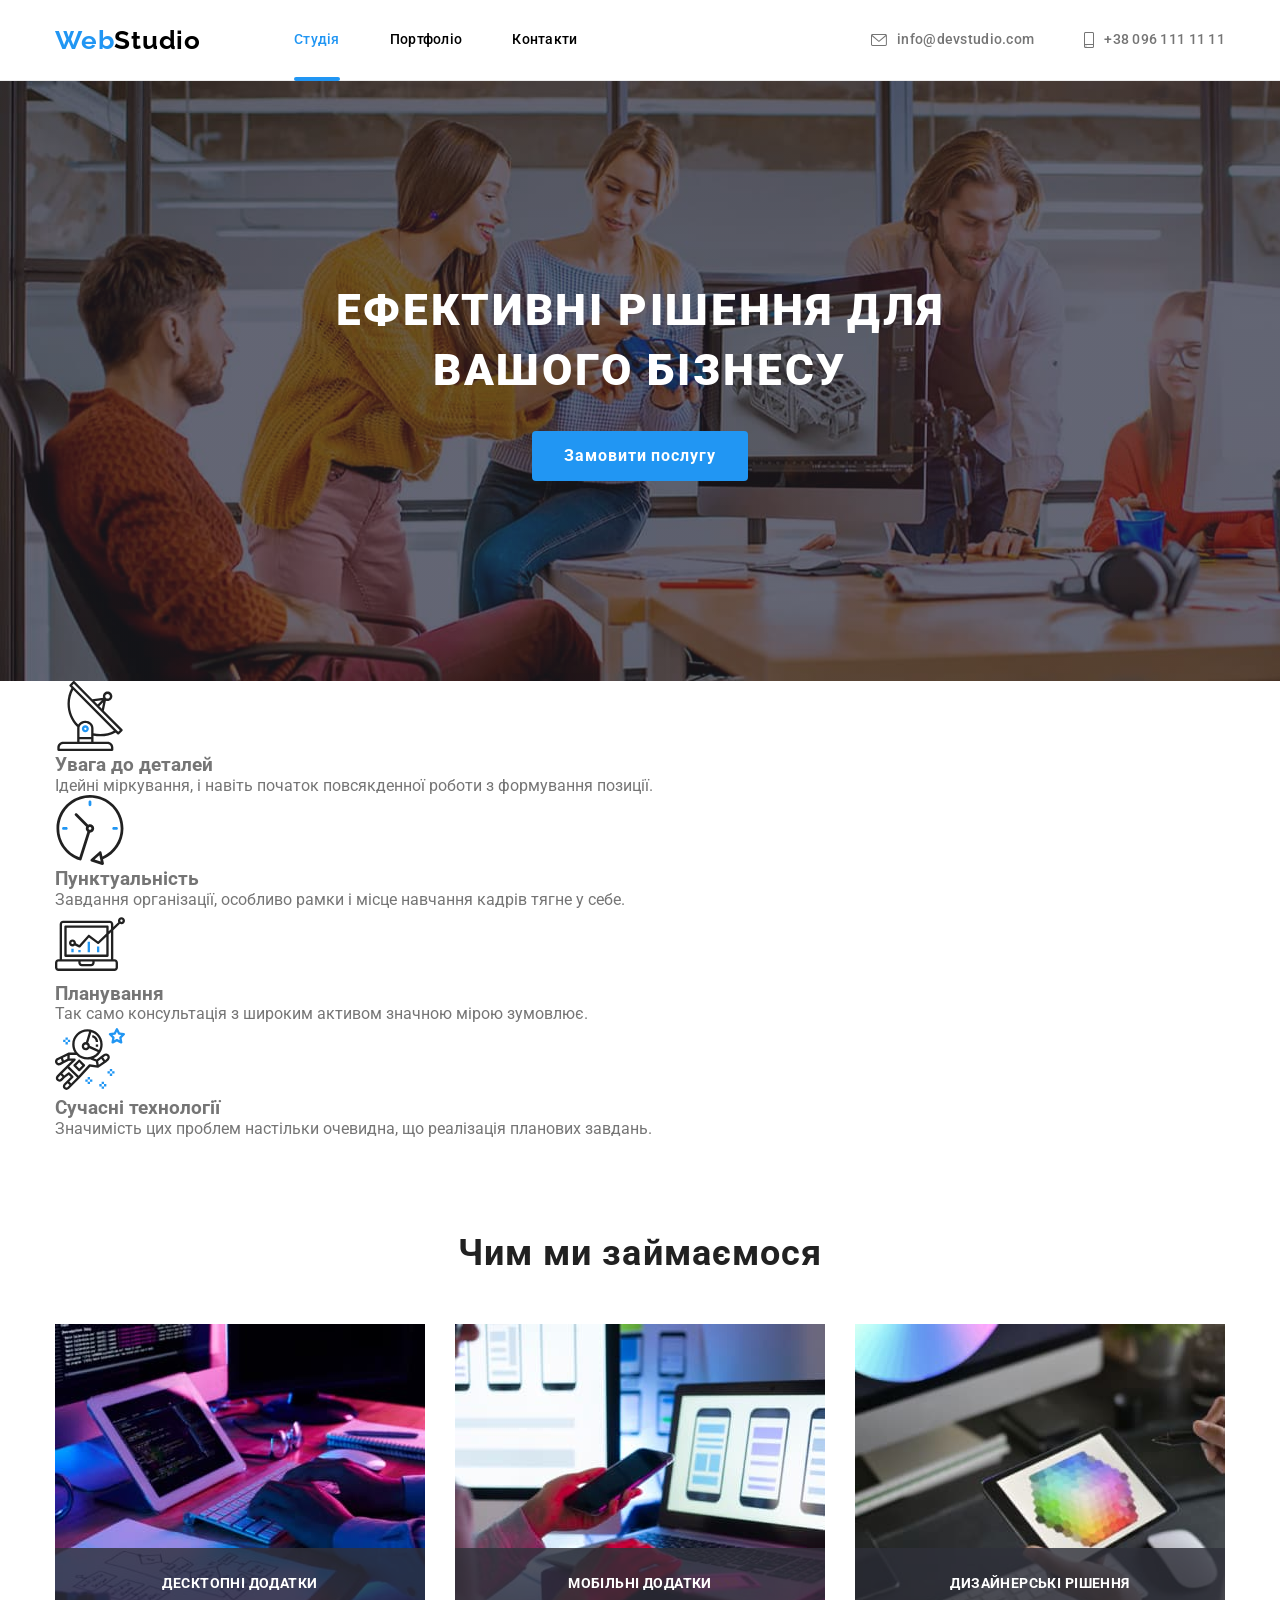
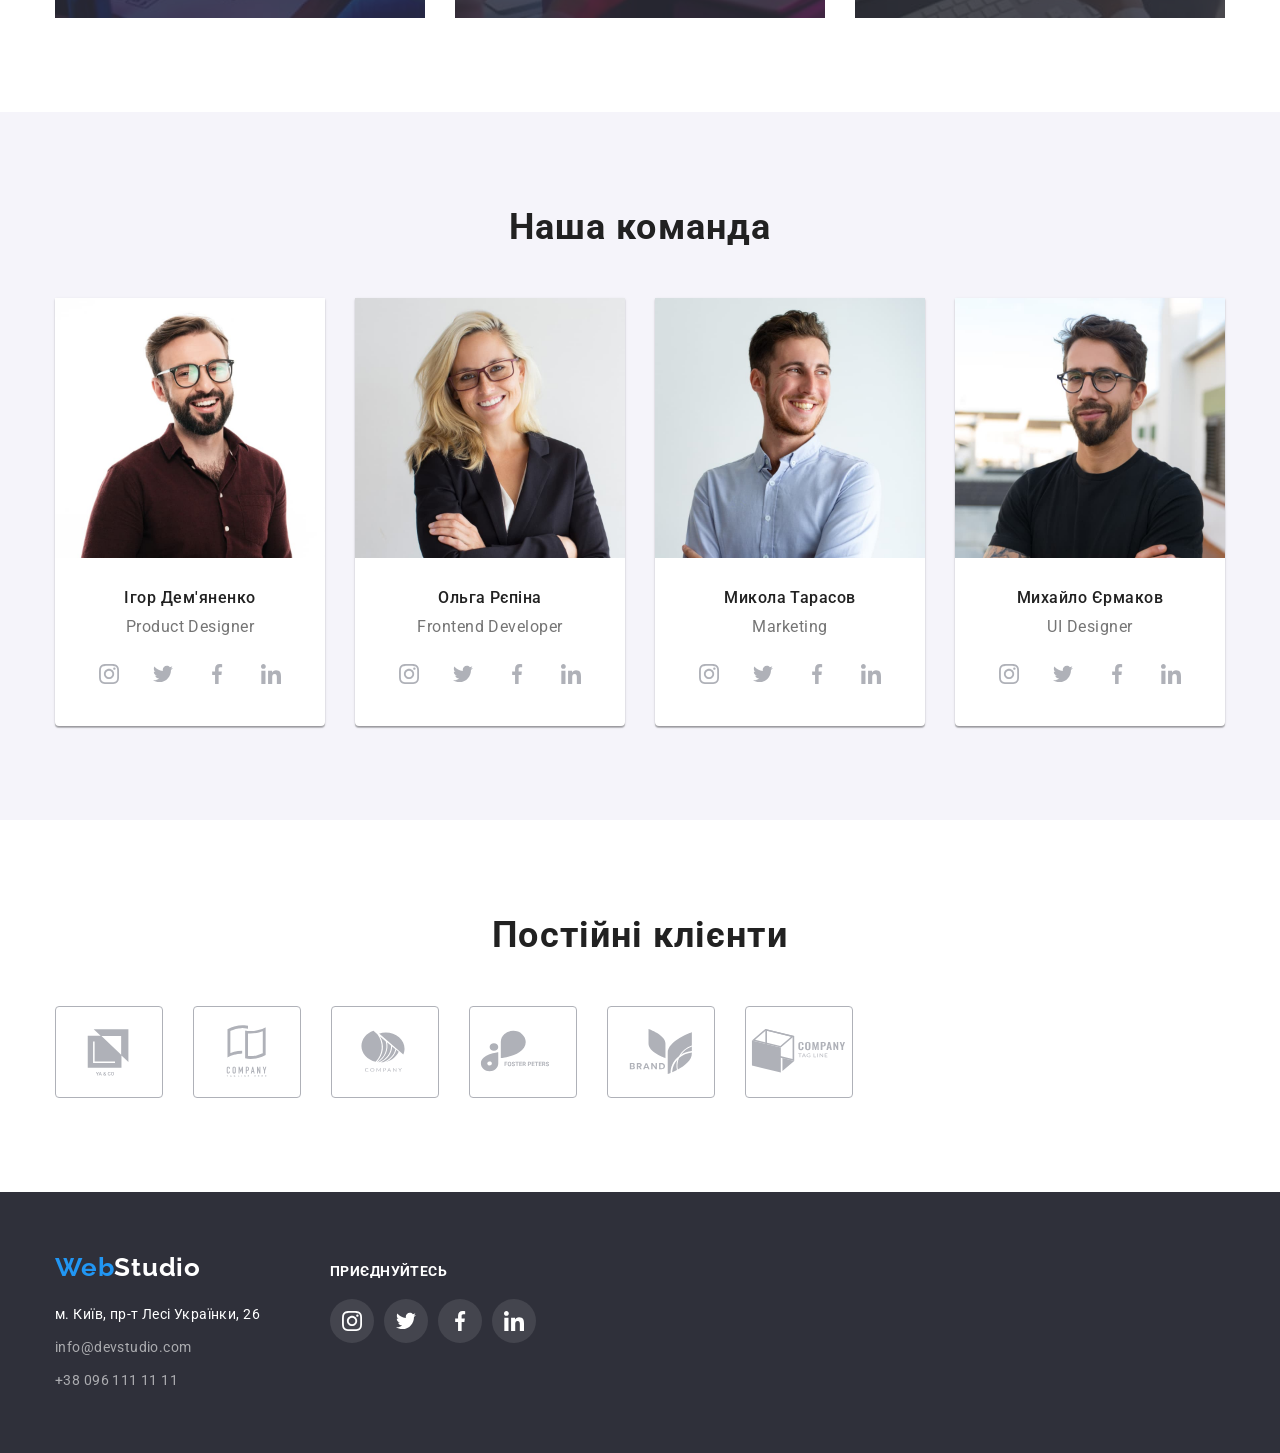
==== index.html @ 2c187127 "Update index.html" ====
<!DOCTYPE html>
<html lang="uk">
  <head>
    <meta charset="UTF-8" />
    <meta http-equiv="X-UA-Compatible" content="IE=edge" />
    <meta name="viewport" content="width=device-width, initial-scale=1.0" />
    <title>Веб-студія головна сторінка</title>
    <link
      href="https://fonts.googleapis.com/css2?family=Raleway:wght@700&family=Roboto:wght@400;500;700;900&display=swap"
      rel="stylesheet"
    />
    <link
      rel="stylesheet"
      href="https://cdnjs.cloudflare.com/ajax/libs/modern-normalize/1.1.0/modern-normalize.min.css"
      integrity="sha512-wpPYUAdjBVSE4KJnH1VR1HeZfpl1ub8YT/NKx4PuQ5NmX2tKuGu6U/JRp5y+Y8XG2tV+wKQpNHVUX03MfMFn9Q=="
      crossorigin="anonymous"
      referrerpolicy="no-referrer"
    />
    <link rel="stylesheet" href="./css/styles.css" />
  </head>
  <body>
    <header class="header">
      <div class="container site-header">
        <nav class="nav">
          <a href="./index.html" class="logo">Web<span class="logo-header">Studio</span></a>
          <ul class="site-nav">
            <li class="item"><a href="./index.html" class="link current">Студія</a></li>
            <li class="item"><a href="./portfolio.html" class="link">Портфоліо</a></li>
            <li class="item"><a href="#" class="link">Контакти</a></li>
          </ul>
        </nav>
        <ul class="header-contacts">
          <li class="item">
            <a href="mailto:info@devstudio.com" class="contacts">
              <svg class="header-contacts-icon" width="16" height="12">
                <use href="./images/sprite.svg#icon-envelope"></use>
              </svg>
              info@devstudio.com
            </a>
          </li>
          <li class="item">
            <a href="tel:+380961111111" class="contacts">
              <svg class="header-contacts-icon" width="10" height="16">
                <use href="./images/sprite.svg#icon-smartphone"></use>
              </svg>
              +38 096 111 11 11
            </a>
          </li>
        </ul>
      </div>
    </header>
    <main>
      <section class="hero">
        <div class="container hero-center">
          <h1 class="hero-title">Ефективні рішення для вашого бізнесу</h1>
          <button type="button" class="hero-button" data-modal-open>Замовити послугу</button>
        </div>
      </section>
      <section class="section-features">
        <div class="container">
          <h2 class="visually-hidden">Наші особливості</h2>
          <ul class="features-list">
            <li class="features-list-item">
              <div class="features-decor">
                <svg class="features-icon" width="70" height="70">
                  <use href="./images/sprite.svg#icon-antenna"></use>
                </svg>
              </div>
              <h3 class="title">Увага до деталей</h3>
              <p class="text">Ідейні міркування, і навіть початок повсякденної роботи з формування позиції.</p>
            </li>
            <li class="features-list-item">
              <div class="features-decor">
                <svg class="features-icon" width="70" height="70">
                  <use href="./images/sprite.svg#icon-clock"></use>
                </svg>
              </div>
              <h3 class="title">Пунктуальність</h3>
              <p class="text">Завдання організації, особливо рамки і місце навчання кадрів тягне у себе.</p>
            </li>
            <li class="features-list-item">
              <div class="features-decor">
                <svg class="features-icon" width="70" height="70">
                  <use href="./images/sprite.svg#icon-diagram"></use>
                </svg>
              </div>
              <h3 class="title">Планування</h3>
              <p class="text">Так само консультація з широким активом значною мірою зумовлює.</p>
            </li>
            <li class="features-list-item">
              <div class="features-decor">
                <svg class="features-icon" width="70" height="70">
                  <use href="./images/sprite.svg#icon-astronaut"></use>
                </svg>
              </div>
              <h3 class="title">Сучасні технології</h3>
              <p class="text">Значимість цих проблем настільки очевидна, що реалізація планових завдань.</p>
            </li>
          </ul>
        </div>
      </section>
      <section class="section">
        <div class="container">
          <h2 class="section-title">Чим ми займаємося</h2>
          <ul class="presentation-list">
            <li class="presentation-item">
              <img src="./images/box1.jpg" alt="Руки на клавіатурі" width="370" />
              <div class="label">
                <p class="label-discr">Десктопні додатки</p>
              </div>
            </li>
            <li class="presentation-item">
              <img src="./images/box2.jpg" alt="У руках смартфон" width="370" />
              <div class="label">
                <p class="label-discr">Мобільні додатки</p>
              </div>
            </li>
            <li class="presentation-item">
              <img src="./images/box3.jpg" alt="У руках планшет" width="370" />
              <div class="label">
                <p class="label-discr">Дизайнерські рішення</p>
              </div>
            </li>
          </ul>
        </div>
      </section>
      <section class="section team">
        <div class="container">
          <h2 class="section-title">Наша команда</h2>
          <ul class="team-list">
            <li class="team-member">
              <img src="./images/img1.jpg" alt="Фото дизайнера продукту" width="270" />
              <div class="team-member-discr">
                <h3 class="title">Ігор Дем'яненко</h3>
                <p class="text">Product Designer</p>
                <ul class="socials-list">
                  <li class="socials-item">
                    <a href="#" aria-label="Посилання на Instagram" class="socials-link">
                      <svg class="socials-icon" width="20" height="20">
                        <use href="./images/sprite.svg#icon-instagram"></use>
                      </svg>
                    </a>
                  </li>
                  <li class="socials-item">
                    <a href="#" aria-label="Посилання на Twitter" class="socials-link">
                      <svg class="socials-icon" width="20" height="20">
                        <use href="./images/sprite.svg#icon-twitter"></use>
                      </svg>
                    </a>
                  </li>
                  <li class="socials-item">
                    <a href="#" aria-label="Посилання на Facebook" class="socials-link">
                      <svg class="socials-icon" width="20" height="20">
                        <use href="./images/sprite.svg#icon-facebook"></use>
                      </svg>
                    </a>
                  </li>
                  <li class="socials-item">
                    <a href="#" aria-label="Посилання на Linkedin" class="socials-link">
                      <svg class="socials-icon" width="20" height="20">
                        <use href="./images/sprite.svg#icon-linkedin"></use>
                      </svg>
                    </a>
                  </li>
                </ul>
              </div>
            </li>
            <li class="team-member">
              <img src="./images/img2.jpg" alt="Фото розробника інтерфейсу" width="270" />
              <div class="team-member-discr">
                <h3 class="title">Ольга Рєпіна</h3>
                <p class="text">Frontend Developer</p>
                <ul class="socials-list">
                  <li class="socials-item">
                    <a href="#" aria-label="Посилання на Instagram" class="socials-link">
                      <svg class="socials-icon" width="20" height="20">
                        <use href="./images/sprite.svg#icon-instagram"></use>
                      </svg>
                    </a>
                  </li>
                  <li class="socials-item">
                    <a href="#" aria-label="Посилання на Twitter" class="socials-link">
                      <svg class="socials-icon" width="20" height="20">
                        <use href="./images/sprite.svg#icon-twitter"></use>
                      </svg>
                    </a>
                  </li>
                  <li class="socials-item">
                    <a href="#" aria-label="Посилання на Facebook" class="socials-link">
                      <svg class="socials-icon" width="20" height="20">
                        <use href="./images/sprite.svg#icon-facebook"></use>
                      </svg>
                    </a>
                  </li>
                  <li class="socials-item">
                    <a href="#" aria-label="Посилання на Linkedin" class="socials-link">
                      <svg class="socials-icon" width="20" height="20">
                        <use href="./images/sprite.svg#icon-linkedin"></use>
                      </svg>
                    </a>
                  </li>
                </ul>
              </div>
            </li>
            <li class="team-member">
              <img src="./images/img3.jpg" alt="Фото маркетолога" width="270" />
              <div class="team-member-discr">
                <h3 class="title">Микола Тарасов</h3>
                <p class="text">Marketing</p>
                <ul class="socials-list">
                  <li class="socials-item">
                    <a href="#" aria-label="Посилання на Instagram" class="socials-link">
                      <svg class="socials-icon" width="20" height="20">
                        <use href="./images/sprite.svg#icon-instagram"></use>
                      </svg>
                    </a>
                  </li>
                  <li class="socials-item">
                    <a href="#" aria-label="Посилання на Twitter" class="socials-link">
                      <svg class="socials-icon" width="20" height="20">
                        <use href="./images/sprite.svg#icon-twitter"></use>
                      </svg>
                    </a>
                  </li>
                  <li class="socials-item">
                    <a href="#" aria-label="Посилання на Facebook" class="socials-link">
                      <svg class="socials-icon" width="20" height="20">
                        <use href="./images/sprite.svg#icon-facebook"></use>
                      </svg>
                    </a>
                  </li>
                  <li class="socials-item">
                    <a href="#" aria-label="Посилання на Linkedin" class="socials-link">
                      <svg class="socials-icon" width="20" height="20">
                        <use href="./images/sprite.svg#icon-linkedin"></use>
                      </svg>
                    </a>
                  </li>
                </ul>
              </div>
            </li>
            <li class="team-member">
              <img src="./images/img4.jpg" alt="Фото дизайнера інтерфейсу" width="270" />
              <div class="team-member-discr">
                <h3 class="title">Михайло Єрмаков</h3>
                <p class="text">UI Designer</p>
                <ul class="socials-list">
                  <li class="socials-item">
                    <a href="#" aria-label="Посилання на Instagram" class="socials-link">
                      <svg class="socials-icon" width="20" height="20">
                        <use href="./images/sprite.svg#icon-instagram"></use>
                      </svg>
                    </a>
                  </li>
                  <li class="socials-item">
                    <a href="#" aria-label="Посилання на Twitter" class="socials-link">
                      <svg class="socials-icon" width="20" height="20">
                        <use href="./images/sprite.svg#icon-twitter"></use>
                      </svg>
                    </a>
                  </li>
                  <li class="socials-item">
                    <a href="#" aria-label="Посилання на Facebook" class="socials-link">
                      <svg class="socials-icon" width="20" height="20">
                        <use href="./images/sprite.svg#icon-facebook"></use>
                      </svg>
                    </a>
                  </li>
                  <li class="socials-item">
                    <a href="#" aria-label="Посилання на Linkedin" class="socials-link">
                      <svg class="socials-icon" width="20" height="20">
                        <use href="./images/sprite.svg#icon-linkedin"></use>
                      </svg>
                    </a>
                  </li>
                </ul>
              </div>
            </li>
          </ul>
        </div>
      </section>
      <section class="section">
        <div class="container">
          <h2 class="section-title">Постійні клієнти</h2>
          <ul class="clients-list">
            <li class="clients-logo">
              <a href="#" aria-label="Логотип клієнта" class="logo-link">
                <svg class="logo-icon" width="106" height="60">
                  <use href="./images/sprite.svg#icon-logo-1"></use>
                </svg>
              </a>
            </li>
            <li class="clients-logo">
              <a href="#" aria-label="Логотип клієнта" class="logo-link">
                <svg class="logo-icon" width="106" height="60">
                  <use href="./images/sprite.svg#icon-logo-2"></use>
                </svg>
              </a>
            </li>
            <li class="clients-logo">
              <a href="#" aria-label="Логотип клієнта" class="logo-link">
                <svg class="logo-icon" width="106" height="60">
                  <use href="./images/sprite.svg#icon-logo-3"></use>
                </svg>
              </a>
            </li>
            <li class="clients-logo">
              <a href="#" aria-label="Логотип клієнта" class="logo-link">
                <svg class="logo-icon" width="106" height="60">
                  <use href="./images/sprite.svg#icon-logo-4"></use>
                </svg>
              </a>
            </li>
            <li class="clients-logo">
              <a href="#" aria-label="Логотип клієнта" class="logo-link">
                <svg class="logo-icon" width="106" height="60">
                  <use href="./images/sprite.svg#icon-logo-5"></use>
                </svg>
              </a>
            </li>
            <li class="clients-logo">
              <a href="#" aria-label="Логотип клієнта" class="logo-link">
                <svg class="logo-icon" width="106" height="60">
                  <use href="./images/sprite.svg#icon-logo-6"></use>
                </svg>
              </a>
            </li>
          </ul>
        </div>
      </section>
    </main>
    <footer>
      <div class="container footer">
        <div>
          <a href="./index.html" class="logo">Web<span class="logo-footer">Studio</span></a>
          <address>
            <ul class="footer-contacts">
              <li>
                <a
                  href="https://goo.gl/maps/CPtrU1FHBa2aNyZL9"
                  target="_blank"
                  rel="noopener noreferrer nofollow"
                  class="contacts address"
                  >м. Київ, пр-т Лесі Українки, 26
                </a>
              </li>
              <li>
                <a href="mailto:info@devstudio.com" class="contacts mailo">info@devstudio.com</a>
              </li>
              <li>
                <a href="tel:+380961111111" class="contacts tel">+38 096 111 11 11</a>
              </li>
            </ul>
          </address>
        </div>
        <div class="socials">
          <p class="socials-invite">Приєднуйтесь</p>
          <ul class="socials-list">
            <li class="socials-item">
              <a href="#" aria-label="Посилання на Instagram" class="socials-link-footer">
                <svg class="socials-icon-footer" width="20" height="20">
                  <use href="./images/sprite.svg#icon-instagram"></use>
                </svg>
              </a>
            </li>
            <li class="socials-item">
              <a href="#" aria-label="Посилання на Twitter" class="socials-link-footer">
                <svg class="socials-icon-footer" width="20" height="20">
                  <use href="./images/sprite.svg#icon-twitter"></use>
                </svg>
              </a>
            </li>
            <li class="socials-item">
              <a href="#" aria-label="Посилання на Facebook" class="socials-link-footer">
                <svg class="socials-icon-footer" width="20" height="20">
                  <use href="./images/sprite.svg#icon-facebook"></use>
                </svg>
              </a>
            </li>
            <li class="socials-item">
              <a href="#" aria-label="Посилання на Linkedin" class="socials-link-footer">
                <svg class="socials-icon-footer" width="20" height="20">
                  <use href="./images/sprite.svg#icon-linkedin"></use>
                </svg>
              </a>
            </li>
          </ul>
        </div>
      </div>
    </footer>
    <div class="backdrop is-hidden" data-modal>
      <div class="modal">
        <button class="close-btn" data-modal-close>
          <svg width="18" height="18">
            <use href="./images/sprite.svg#icon-close-btn"></use>
          </svg>
        </button>
        <form name="order_service" class="modal-form">
          <h3 class="modal-form-title">Залиште свої дані, ми вам передзвонимо</h3>
          <div class="modal-form-item">
            <label for="user_name" class="modal-form-label">Ім'я</label>
            <input type="text" class="modal-form-input" name="Ім'я" id="user_name" />
            <svg class="modal-form-icon" width="18" height="18">
              <use href="./images/sprite.svg#icon-form-name"></use>
            </svg>
          </div>
          <div class="modal-form-item">
            <label for="user_tel" class="modal-form-label">Телефон</label>
            <input type="tel" class="modal-form-input" name="Ім'я" id="user_tel" />
            <svg class="modal-form-icon" width="18" height="18">
              <use href="./images/sprite.svg#icon-form-phone"></use>
            </svg>
          </div>
          <div class="modal-form-item">
            <label for="user_email" class="modal-form-label">Пошта</label>
            <input type="email" class="modal-form-input" name="Пошта" id="user_email" />
            <svg class="modal-form-icon" width="18" height="18">
              <use href="./images/sprite.svg#icon-form-email"></use>
            </svg>
          </div>
          <div class="modal-form-item coment">
            <label for="user_coment" class="modal-form-label">Коментар</label>
            <textarea
              class="modal-form-textarea"
              name="Коментар"
              placeholder="Введіть текст"
              id="user_coment"
            ></textarea>
          </div>
          <div class="modal-form-checkbox">
            <input
              type="checkbox"
              name="form_checkbox"
              value="Погоджуюся з розсилкою та приймаю Умови договору"
              class="checkbox-sign"
            />
            <label class="checkbox-label">
              <span>Погоджуюся з розсилкою та приймаю</span><a href="#" class="checkbox-link">Умови договору</a>
            </label>
          </div>
          <button type="submit" class="modal-form-sumbit">Відправити</button>
        </form>
      </div>
    </div>
    <script src="./js/modal.js"></script>
  </body>
</html>
---- css/styles.css ----
/* common css */

:root {
    --accent-color: #2196F3;
    --main-color-text: #212121;
    --secondary-color-text: #757575;
    --logo-color-text: #000000;
    --white-color-text: #FFFFFF;
    --main-color-bg: #FFFFFF;
    --secondary-color-bg: #F5F4FA;
    --footer-color-bg: #2F303A;
    --active-button: #188CE8;
    --card-border-color: #EEEEEE;
    --hero-color-bg: #C4C4C4;
    --contacts-footer: rgba(255, 255, 255, 0.6);
}

body {
    font-family: 'Roboto', sans-serif;
    background-color: var(--main-color-bg);
    color: var(--secondary-color-text)
}

/* reset */
p,
h1,
h2,
h3,
h4,
h5,
h6 {
    margin: 0;
}

ul,
ol {
    margin: 0;
    padding-left: 0;
}

img {
    display: block;
    max-width: 100%;
    height: auto;
}
/* ----- */

.container {
    width: 1200px;
    padding-left: 15px;
    padding-right: 15px;
    margin: 0 auto;
}

.visually-hidden {
    position: absolute;
    white-space: nowrap;
    width: 1px;
    height: 1px;
    overflow: hidden;
    border: 0;
    padding: 0;
    clip: rect(0 0 0 0);
    clip-path: inset(50%);
    margin: -1px;
}

ul {
    list-style: none;
}

a {
    text-decoration: none;
}

button {
    display: inline-block;
    border-radius: 4px;
    font-family: inherit;
    cursor: pointer;
    border: transparent;
}

.section {
    padding-top: 94px;
    padding-bottom: 94px;
}

.logo {
    font-family: 'Raleway';
    font-style: normal;
    font-weight: 700;
    font-size: 26px;
    line-height: 1.19;
    letter-spacing: 0.03em;
    color: var(--accent-color);
}

.logo-header {
    color: var(--logo-color-text);
}

.logo-footer {
    color: var(--white-color-text);
}

/* header */
/* site nav */
.link {
    font-style: normal;
    font-weight: 500;
    font-size: 14px;
    line-height: 1.14;
    letter-spacing: 0.02em;
}

.nav {
    display: flex;
    align-items: center;
}

.site-nav {
    display: flex;
    margin-left: 93px;
    
}

.site-nav .item {
    position: relative;
    margin-right: 50px;
}

.site-nav .item:last-child {
    margin-right: 0;
}

.site-nav .link {
    display: block;
    padding-top: 32px;
    padding-bottom: 32px;
    color: var(--logo-color-text);

    transition: color 250ms cubic-bezier(0.4, 0, 0.2, 1);
}

.site-nav .link:hover,
.site-nav .link:focus {
    color: var(--accent-color);
}

.site-nav .link.current {
    color: var(--accent-color);
} 

.link.current::after {
    position: absolute;
    bottom: -1px;
    left: 0;
    content: "";
    min-width: 100%;
    min-height: 4px;
    background-color: var(--accent-color);
    border-radius: 2px;
}

.header {
    border-bottom: 1px solid #ECECEC;
}

.site-header {
    display: flex; 
}

.header-contacts {
    display: flex;
    margin-left: auto;
}

.header-contacts .item:not(:last-child) {
    margin-right: 50px;
}

.header-contacts .contacts {
    display: flex;
    align-items: center;
    padding-top: 32px;
    padding-bottom: 32px;
    font-style: normal;
    font-weight: 500;
    font-size: 14px;
    line-height: 1.14;
    letter-spacing: 0.02em;
    color: var(--secondary-color-text);

    transition: color 250ms cubic-bezier(0.4, 0, 0.2, 1);
}
.header-contacts .contacts:hover,
.header-contacts .contacts:focus {
    color: var(--accent-color);
}

.header-contacts-icon {
    margin-right: 10px;
    fill: var(--secondary-color-text);

    transition: fill 250ms cubic-bezier(0.4, 0, 0.2, 1);
}

.header-contacts .contacts:hover .header-contacts-icon,
.header-contacts .contacts:focus .header-contacts-icon {
    fill: var(--accent-color);
}

/* footer */
footer {
    padding-top: 60px;
    padding-bottom: 60px;
    background-color: var(--footer-color-bg);
}

address {
    margin-top: 20px;
    font-style: normal;
}

.footer-contacts .address {
    font-size: 14px;
    line-height: 1.71;
    letter-spacing: 0.03em;
    color: var(--white-color-text);

    transition: color 250ms cubic-bezier(0.4, 0, 0.2, 1);
}

.footer-contacts .address:hover,
.footer-contacts .address:focus {
    color: var(--accent-color);
}

.footer-contacts .mailo,
.footer-contacts .tel {
    display: block;
    margin-top: 9px;
    font-size: 14px;
    line-height: 1.71;
    letter-spacing: 0.03em;
    color: var(--contacts-footer);

    transition: color 250ms cubic-bezier(0.4, 0, 0.2, 1);
}

.footer-contacts .mailo:hover,
.footer-contacts .mailo:focus {
    color: var(--accent-color);
}

.footer-contacts .tel:hover,
.footer-contacts .tel:focus {
    color: var(--accent-color);
}

.footer {
    display: flex;
    align-items: baseline;

}

.socials {
    margin-left: 70px;
}

.socials-invite {
    margin-bottom: 20px;
    font-style: normal;
    font-weight: 700;
    font-size: 14px;
    line-height: 16px;
    letter-spacing: 0.03em;
    text-transform: uppercase;
    color: var(--white-color-text)
}

.socials-list {
    display: flex;
    justify-content: center;
    gap: 10px;
}

.socials-item {
    width: 44px;
    height: 44px;
}

.socials-link-footer {
    display: flex;
    align-items: center;
    justify-content: center;
    width: 100%;
    height: 100%;
    background-color: rgba(255, 255, 255, 0.1);
    border-radius: 50%;

    transition: background-color 250ms cubic-bezier(0.4, 0, 0.2, 1);
}

.socials-icon-footer {
    fill: var(--white-color-text);
}

.socials-link-footer:hover,
.socials-link-footer:focus {
    background-color: var(--accent-color);
}


/* index.html css */

.hero {
    text-align: center;
    max-width: 1600px;
    padding: 200px 0;
    margin-left: auto;
    margin-right: auto;
    background: var(--hero-color-bg);
    background-image: linear-gradient(to right, rgba(47, 48, 58, 0.4), rgba(47, 48, 58, 0.4)), url("../images/hero.jpg");
}

.container.hero-center {
    max-width: 696px;
}

.hero-title {
    margin-bottom: 30px;
    font-style: normal;
    font-weight: 900;
    font-size: 44px;
    line-height: 1.36;
    letter-spacing: 0.06em;
    text-transform: uppercase;
    text-align: center;
    color: var(--white-color-text);
}

.hero-button {
    padding: 10px 32px;
    font-style: normal;
    font-weight: 700;
    font-size: 16px;
    line-height: 1.88; 
    text-align: center;
    letter-spacing: 0.06em;
    background-color: var(--accent-color);
    color: var(--white-color-text);

    transition: background-color 250ms cubic-bezier(0.4, 0, 0.2, 1);
}

.hero-button:hover,
.hero-button:focus {
    background-color: var(--active-button);
}

.section-feutures {
    padding-top: 94px;
    padding-bottom: 0;
}

.section-title {
    margin-bottom: 50px;
    font-style: normal;
    font-weight: 700;
    font-size: 36px;
    line-height: 1.17;
    text-align: center;
    letter-spacing: 0.03em;
    color: var(--main-color-text);
}

.feutures-list {
    display: flex;
    gap: 30px;
}

.feutures-list-item {
    flex-basis: calc((100% - 90px) / 4);
}

.feutures-decor {
    display: flex;
    align-items: center;
    justify-content: center;
    margin-bottom: 30px;
    height: 120px;
    background-color: var(--secondary-color-bg);
}

.feutures-list .title {
    margin-bottom: 10px;
    font-style: normal;
    font-weight: 700;
    font-size: 14px;
    line-height: 1.14;
    letter-spacing: 0.03em;
    text-transform: uppercase;
    color: var(--main-color-text);
}

.feutures-list .text {
    font-size: 14px;
    line-height: 1.71;
    letter-spacing: 0.03em;
}

.presentation-list {
    display: flex;
    gap: 30px;
}

.presentation-item {
   flex-basis: calc((100% - 60) / 3);
   position: relative;
}

.label {
    display: flex;
    align-items: center;
    justify-content: center;
    position: absolute;
    bottom: 0;
    width: 370px;
    height: 70px;
    background: rgba(47, 48, 58, 0.8);
}

.label-discr {
    font-weight: 700;
    font-size: 14px;
    line-height: 16px;
    letter-spacing: 0.03em;
    text-transform: uppercase;
    color: var(--white-color-text);
}

.team {
    background-color: var(--secondary-color-bg);
}

.team-list {
    display: flex;
    gap: 30px
}

.team-member {
    flex-basis: calc((100% - 90) / 4);
    box-shadow: 0px 1px 3px rgba(0, 0, 0, 0.12), 0px 1px 1px rgba(0, 0, 0, 0.14), 0px 2px 1px rgba(0, 0, 0, 0.2);
    border-radius: 0px 0px 4px 4px;
    background-color: var(--main-color-bg);
}

.team-member-discr {
    padding-top: 30px;
    padding-bottom: 30px;
}

.team-list .title {
    margin-bottom: 10px;
    font-style: normal;
    font-weight: 500;
    font-size: 16px;
    line-height: 19px;
    text-align: center;
    letter-spacing: 0.03em;
    color: var(--main-color-text);
}

.team-list .text {
    margin-bottom: 16px;
    font-size: 16px;
    line-height: 19px;
    text-align: center;
    letter-spacing: 0.03em;
    
}

/* .socials-list and .socials-item create added above */
.socials-link {
    display: flex;
    align-items: center;
    justify-content: center;
    width: 100%;
    height: 100%;
    background-color: #FFFFFF;
    border-radius: 50%;

    transition: background-color 250ms cubic-bezier(0.4, 0, 0.2, 1);
}

.socials-icon {
    fill: #AFB1B8;

    transition: fill 250ms cubic-bezier(0.4, 0, 0.2, 1);
}

.socials-link:hover,
.socials-link:focus {
    background-color: var(--accent-color);
}

.socials-link:hover .socials-icon,
.socials-link:focus .socials-icon {
    fill: var(--white-color-text);
}


.clients-list {
    display: flex;
    gap: 30px;
}
.clients-logo {
    flex-basis: calc((100% -150px) / 6);
    height: 92px;
}
.logo-link {
    display: flex;
    align-items: center;
    justify-content: center;
    width: 100%;
    height: 100%;
    border: 1px solid #AFB1B8;
    border-radius: 4px;

    transition: border-color 250ms cubic-bezier(0.4, 0, 0.2, 1);
}
.logo-icon {
    fill: #AFB1B8;

    transition: fill 250ms cubic-bezier(0.4, 0, 0.2, 1);
}
.logo-link:hover,
.logo-link:focus {
    border-color: var(--accent-color);
}
.logo-link:hover .logo-icon,
.logo-link:focus .logo-icon {
    fill: var(--accent-color);
}

/* modal-window */

.backdrop {
    position: fixed;
    top: 0;
    left: 0;
    width: 100%;
    height: 100%;
    background-color: rgba(0, 0, 0, 0.2);
    opacity: 1;
    transition: opacity 250ms cubic-bezier(0.4, 0, 0.2, 1);
}

.backdrop.is-hidden {
    opacity: 0;
    pointer-events: none;
}

.backdrop.is-hidden .modal {
    transform: translate(-50%, -50%) scale(0,9);
}

.modal {
    position: absolute;
    top: 50%;
    left: 50%;
    transform: translate(-50%, -50%) scale(1);
    min-width: 528px;
    min-height: 581px;
    background-color: var(--main-color-bg);

    transition: transform 250ms cubic-bezier(0.4, 0, 0.2, 1);
}

.close-btn {
    display: flex;
    position: absolute;
    top: 8px;
    right: 8px;
    align-items: center;
    width: 30px;
    height: 30px;
    background-color: #FFFFFF;
    border: 1px solid rgba(0, 0, 0, 0.1);
    border-radius: 50%;

    transition: fill 250ms cubic-bezier(0.4, 0, 0.2, 1);
}

.close-btn:hover,
.close-btn:focus {
    fill: var(--accent-color);
}

.modal-form {
    padding: 40px;
}

.modal-form-title {
    margin-bottom: 12px;
    font-style: normal;
    font-weight: 700;
    font-size: 20px;
    line-height: 23px;
    text-align: center;
    letter-spacing: 0.03em;
    color: var(--main-color-text)
}

.modal-form-item {
    display: flex;
    flex-direction: column;
    position: relative; 
    margin-bottom: 10px;
    width: 448px;

}

.modal-form-item.coment {
    margin-bottom: 20px;
}

.modal-form-label {
    margin-bottom: 4px;
    font-style: normal;
    font-weight: 400;
    font-size: 12px;
    line-height: 14px;
    letter-spacing: 0.01em;
}

.modal-form-input {
    min-height: 40px;
    padding-left: 42px;
    border: 1px solid rgba(33, 33, 33, 0.2);
    border-radius: 4px;
    cursor: pointer;

    transition: border 250ms cubic-bezier(0.4, 0, 0.2, 1);
}

.modal-form-textarea {
    min-height: 120px;
    padding: 12px 16px;
    resize: none;
    font-style: normal;
    font-weight: 400;
    font-size: 12px;
    line-height: 14px;
    letter-spacing: 0.01em;
    color: rgba(117, 117, 117, 0.5);
    border: 1px solid rgba(33, 33, 33, 0.2);
    border-radius: 4px;
}

.modal-form-icon {
    position: absolute;
    display: flex;
    align-items: center;
    justify-content: center;
    left: 12px;
    bottom: 11px;

    transition: fill 250ms cubic-bezier(0.4, 0, 0.2, 1);
}

.modal-form-input:hover,
.modal-form-input:focus {
    border: 1px solid var(--accent-color);
}

.modal-form-input:hover + .modal-form-icon,
.modal-form-input:focus + .modal-form-icon {
    fill: var(--accent-color);
}

.modal-form-checkbox {
    display: flex;
    justify-content: center;
    align-items: center;
    margin-bottom: 30px;
}

.checkbox-label {
    font-style: normal;
    font-weight: 400;
    font-size: 14px;
    line-height: 24px;
    letter-spacing: 0.03em; 
}

.checkbox-link {
    margin-left: 4px;
    text-decoration: underline;
    
}

.checkbox-sign {
    height: 15px;
    width: 16px;
    margin-right: 7px;
}

.form-sumbit {
    display: block;
    margin-left: auto;
    margin-right: auto; 
    padding: 10px 52px;
    font-style: normal;
    font-weight: 700;
    font-size: 16px;
    line-height: 30px;
    letter-spacing: 0.06em;
    color: var(--white-color-text);
    background-color: var(--accent-color);
    box-shadow: 0px 4px 4px rgba(0, 0, 0, 0.15);
    border-radius: 4px;

    transition: background-color 250ms cubic-bezier(0.4, 0, 0.2, 1);
    
}

.form-sumbit:hover,
.form-sumbit:focus {
    background-color: var(--active-button);
}


/* portfolio.html css */

.portfolio-filter {
    display: flex;
    justify-content: center;
    gap: 8px;
    margin-bottom: 50px;   
}

.filter-button {
    padding: 6px 22px;
    font-style: normal;
    font-weight: 500;
    font-size: 16px;
    line-height: 1.63;
    text-align: center;
    letter-spacing: 0.03em;
    color: var(--main-color-text);

    transition: background-color 250ms cubic-bezier(0.4, 0, 0.2, 1), color 250ms cubic-bezier(0.4, 0, 0.2, 1), box-shadow 250ms cubic-bezier(0.4, 0, 0.2, 1);

}

.filter-button:hover,
.filter-button:focus {
    background-color: var(--accent-color);
    color: var(--white-color-text);
    box-shadow: 0px 3px 1px rgba(0, 0, 0, 0.1), 0px 1px 2px rgba(0, 0, 0, 0.08), 0px 2px 2px rgba(0, 0, 0, 0.12);
}

.portfolio-list {
    display: flex;
    flex-wrap: wrap;
    gap: 30px;
}

.portfolio-card {
    flex-basis: calc((100% - 60px) / 3);
}

.portfolio-card-link {
    display: inline-block;
    transition: box-shadow 250ms cubic-bezier(0.4, 0, 0.2, 1);
}

.card-thumb {
    display: flex;
    position: relative;
    overflow: hidden;
}

.card-overlay {
    position: absolute;
    width: 100%;
    height: 100%;
    background: rgba(33, 150, 243, 0.9);
    transform: translateY(100%);
    transition: transform 250ms cubic-bezier(0.4, 0, 0.2, 1);
}

.card-discr {
    position: absolute;
    min-width: 322px;
    font-size: 18px;
    line-height: 28px;
    letter-spacing: 0.03em;
    color: var(--white-color-text);
    top: 50%;
    left: 50%;
    transform: translate(-50%, -50%);
}

.portfolio-card-link:hover,
.portfolio-card-link:focus {
    box-shadow: 0px 1px 1px rgba(0, 0, 0, 0.12), 0px 4px 4px rgba(0, 0, 0, 0.06), 1px 4px 6px rgba(0, 0, 0, 0.16);
}

.portfolio-card-link:hover .card-overlay,
.portfolio-card-link:focus .card-overlay {
    transform: translateY(0);
}

.portfolio-list .title {
    margin-bottom: 4px;
    font-weight: 700;
    font-size: 18px;
    line-height: 2.00;
    letter-spacing: 0.06em;
    color: var(--main-color-text);
}

.portfolio-list .text {
    font-size: 16px;
    line-height: 1.88;
    letter-spacing: 0.03em;
    color: var(--secondary-color-text);
}

.portfolio-card-bottom {
    padding: 20px 24px;
    border-left: 1px solid var(--card-border-color);
    border-right: 1px solid var(--card-border-color);
    border-bottom: 1px solid var(--card-border-color);
}
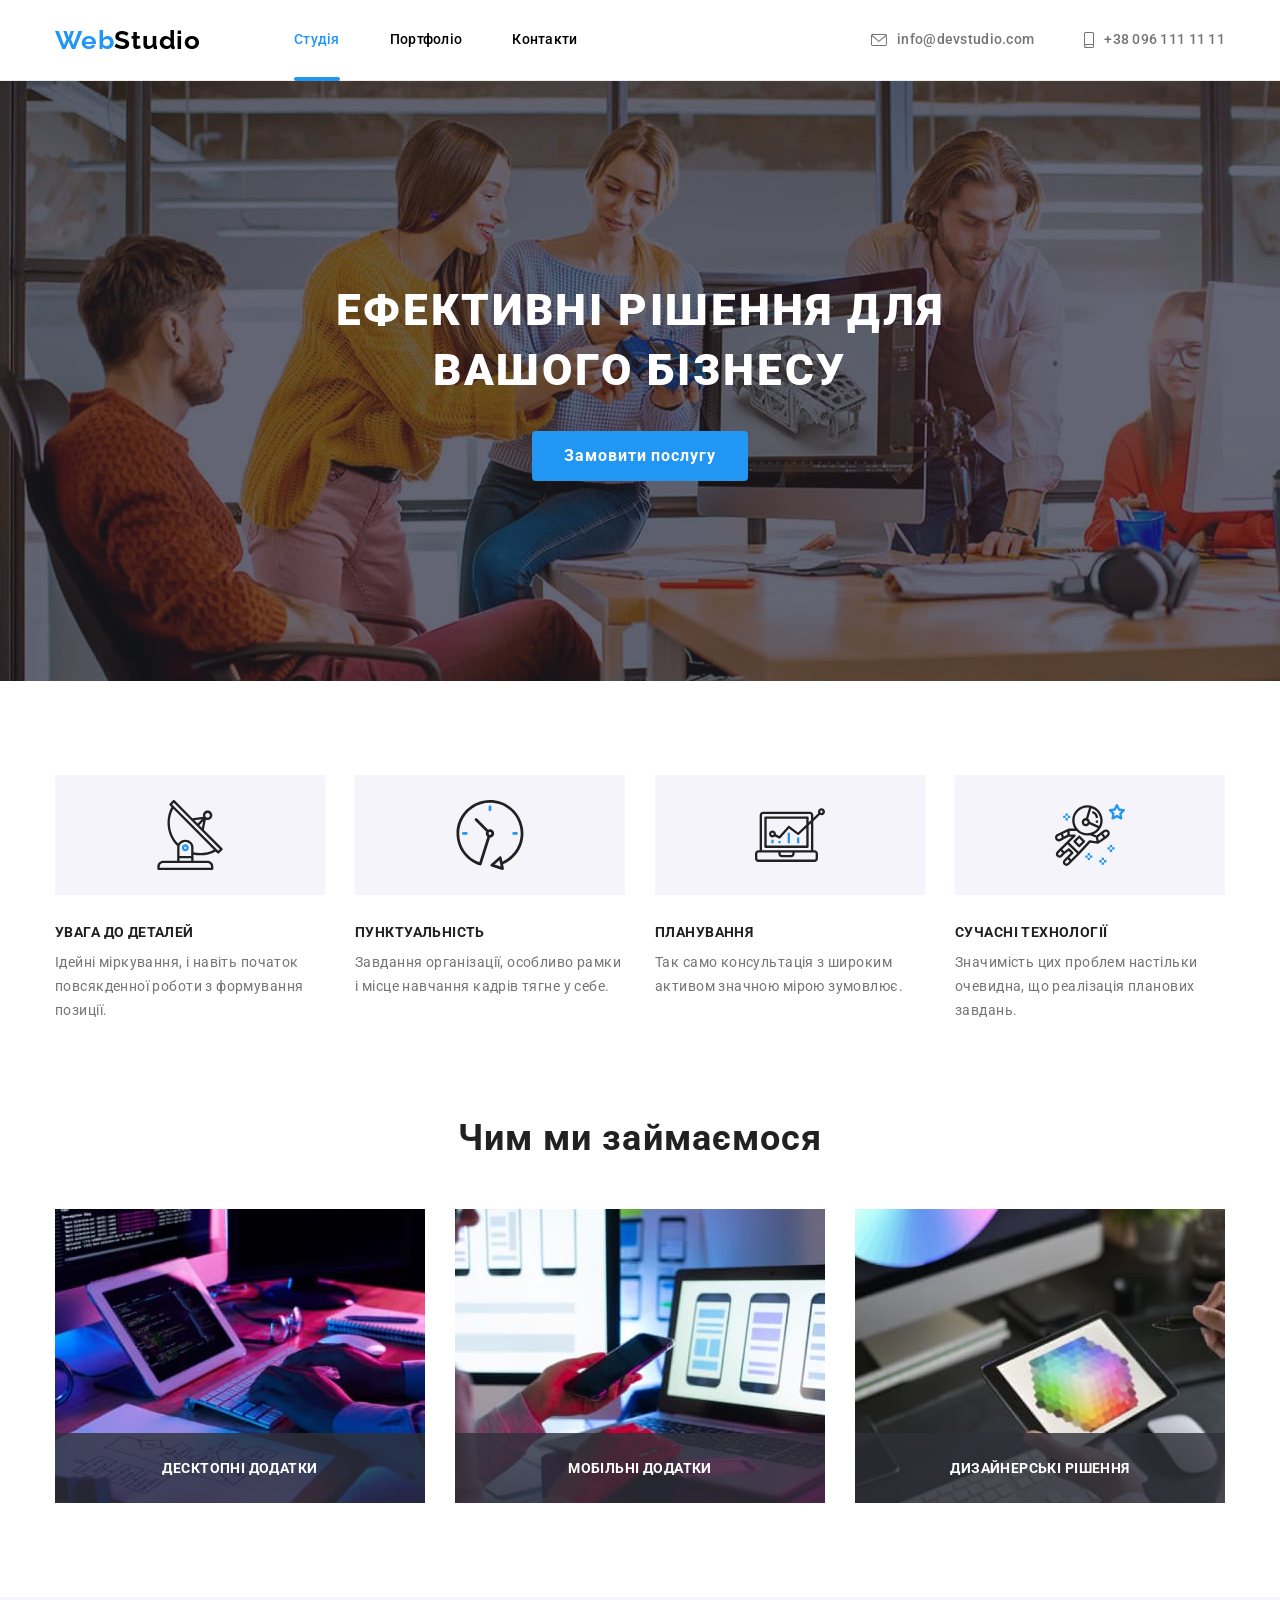
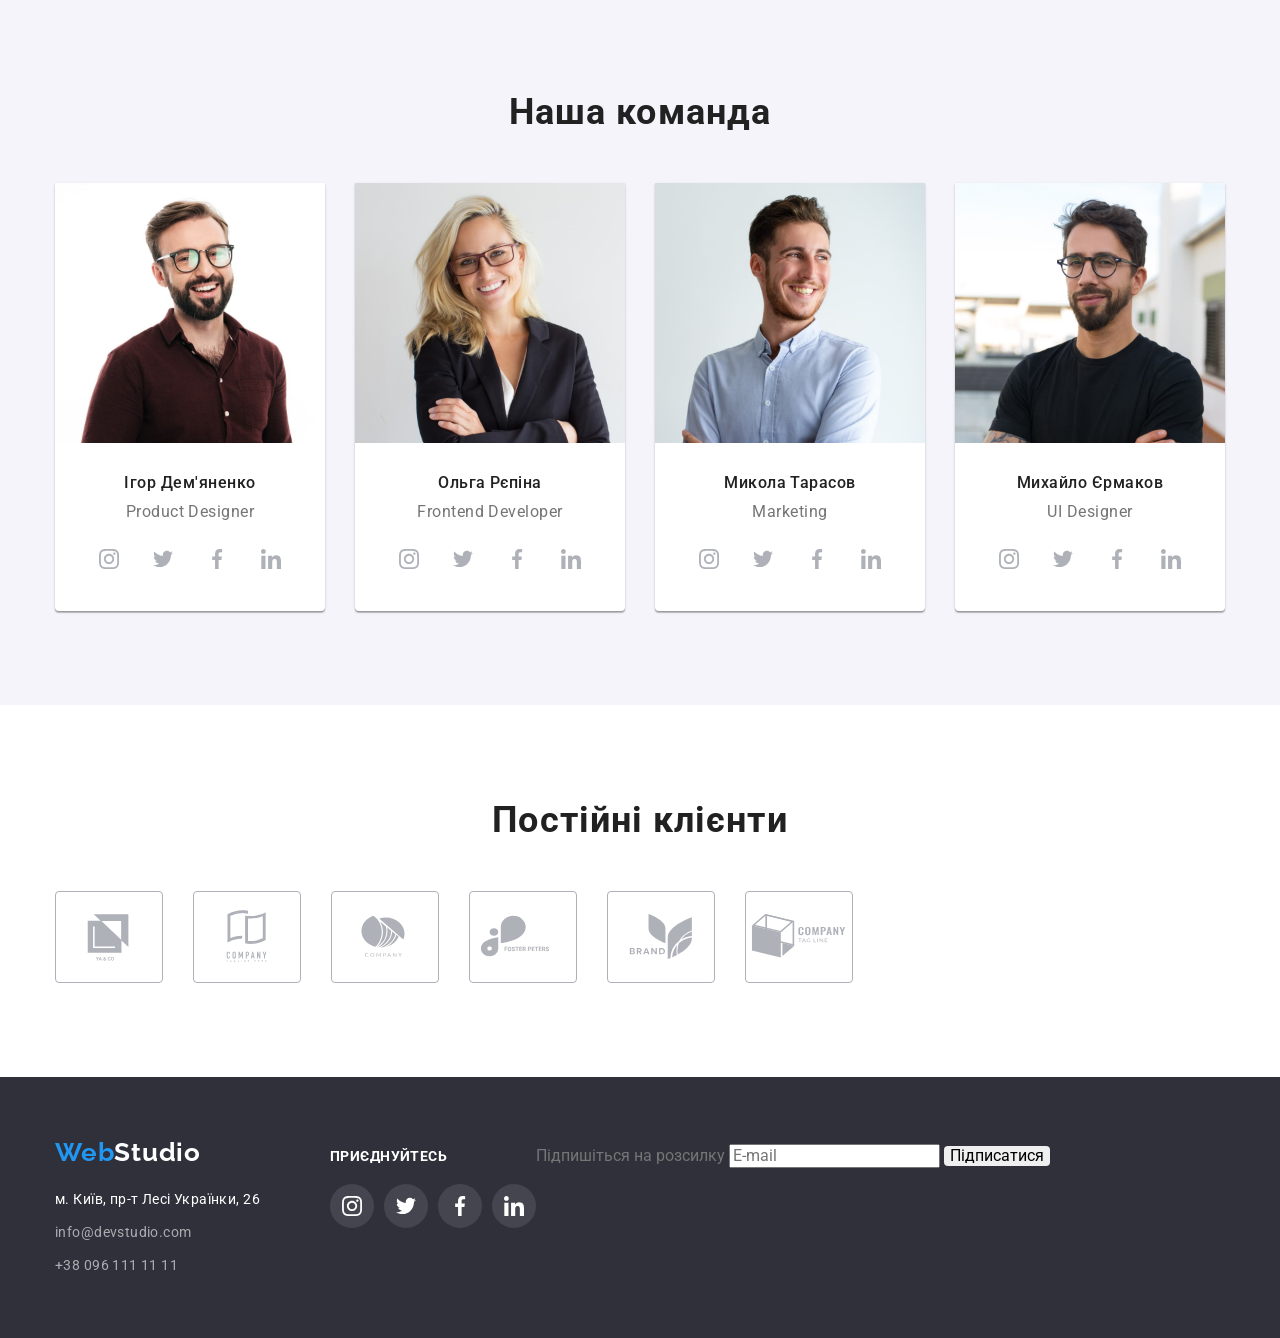
==== commit 932684c3: "Update index.html" ====
--- a/index.html
+++ b/index.html
@@ -386,6 +386,17 @@
             </li>
           </ul>
         </div>
+        <form name="form-subscription" class="form-subscription">
+          <label for="subscription" class="subscription">Підпишіться на розсилку</label>
+          <input
+            class="subscriber-email"
+            type="email"
+            placeholder="E-mail"
+            name="E-mail подписчика"
+            id="subscription"
+          />
+          <button type="submit" class="subscription-sumbit">Підписатися</button>
+        </form>
       </div>
     </footer>
     <div class="backdrop is-hidden" data-modal>
@@ -406,7 +417,7 @@
           </div>
           <div class="modal-form-item">
             <label for="user_tel" class="modal-form-label">Телефон</label>
-            <input type="tel" class="modal-form-input" name="Ім'я" id="user_tel" />
+            <input type="tel" class="modal-form-input" name="Телефон" id="user_tel" />
             <svg class="modal-form-icon" width="18" height="18">
               <use href="./images/sprite.svg#icon-form-phone"></use>
             </svg>
@@ -428,14 +439,18 @@
             ></textarea>
           </div>
           <div class="modal-form-checkbox">
-            <input
-              type="checkbox"
-              name="form_checkbox"
-              value="Погоджуюся з розсилкою та приймаю Умови договору"
-              class="checkbox-sign"
-            />
             <label class="checkbox-label">
-              <span>Погоджуюся з розсилкою та приймаю</span><a href="#" class="checkbox-link">Умови договору</a>
+              <input
+                type="checkbox"
+                name="form_checkbox"
+                value="Погоджуюся з розсилкою та приймаю Умови договору"
+                class="checkbox-sign"
+              />
+              <svg class="icon-checkbox" width="16" height="15">
+                <use href="./images/sprite.svg#icon-check"></use>
+              </svg>
+              Погоджуюся з розсилкою та приймаю
+              <a href="#" class="checkbox-link">Умови договору</a>
             </label>
           </div>
           <button type="submit" class="modal-form-sumbit">Відправити</button>
--- a/css/styles.css
+++ b/css/styles.css
@@ -360,7 +360,7 @@
     background-color: var(--active-button);
 }
 
-.section-feutures {
+.section-features {
     padding-top: 94px;
     padding-bottom: 0;
 }
@@ -376,16 +376,16 @@
     color: var(--main-color-text);
 }
 
-.feutures-list {
+.features-list {
     display: flex;
     gap: 30px;
 }
 
-.feutures-list-item {
+.features-list-item {
     flex-basis: calc((100% - 90px) / 4);
 }
 
-.feutures-decor {
+.features-decor {
     display: flex;
     align-items: center;
     justify-content: center;
@@ -394,7 +394,7 @@
     background-color: var(--secondary-color-bg);
 }
 
-.feutures-list .title {
+.features-list .title {
     margin-bottom: 10px;
     font-style: normal;
     font-weight: 700;
@@ -405,7 +405,7 @@
     color: var(--main-color-text);
 }
 
-.feutures-list .text {
+.features-list .text {
     font-size: 14px;
     line-height: 1.71;
     letter-spacing: 0.03em;
@@ -642,6 +642,7 @@
     border: 1px solid rgba(33, 33, 33, 0.2);
     border-radius: 4px;
     cursor: pointer;
+    outline: transparent;
 
     transition: border 250ms cubic-bezier(0.4, 0, 0.2, 1);
 }
@@ -658,6 +659,12 @@
     color: rgba(117, 117, 117, 0.5);
     border: 1px solid rgba(33, 33, 33, 0.2);
     border-radius: 4px;
+    outline: var(--accent-color);
+}
+
+.modal-form-textarea:hover,
+.modal-form-textarea:focus {
+    border: 1px solid var(--accent-color);
 }
 
 .modal-form-icon {
@@ -665,8 +672,8 @@
     display: flex;
     align-items: center;
     justify-content: center;
+    top: 50%;
     left: 12px;
-    bottom: 11px;
 
     transition: fill 250ms cubic-bezier(0.4, 0, 0.2, 1);
 }
@@ -708,7 +715,7 @@
     margin-right: 7px;
 }
 
-.form-sumbit {
+.modal-form-sumbit {
     display: block;
     margin-left: auto;
     margin-right: auto; 
@@ -727,8 +734,8 @@
     
 }
 
-.form-sumbit:hover,
-.form-sumbit:focus {
+.modal-form-sumbit:hover,
+.modal-form-sumbit:focus {
     background-color: var(--active-button);
 }
 
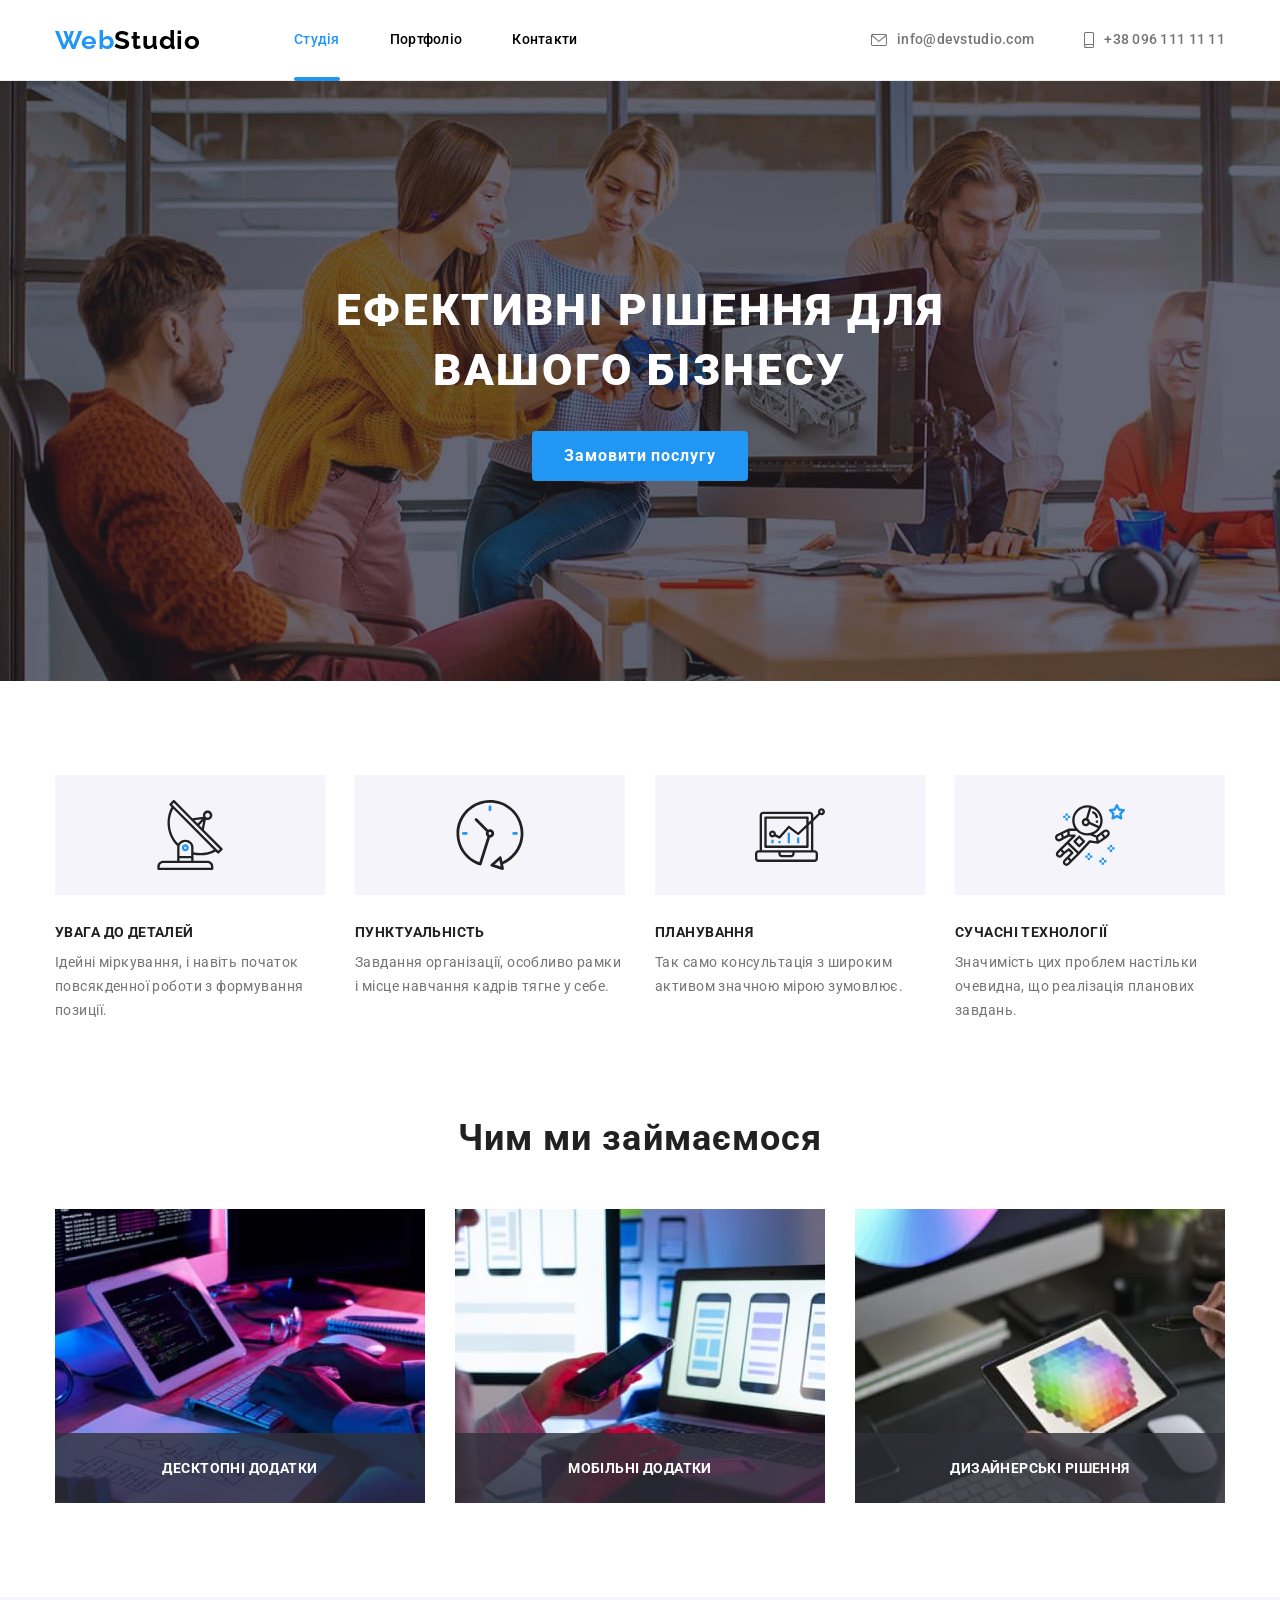
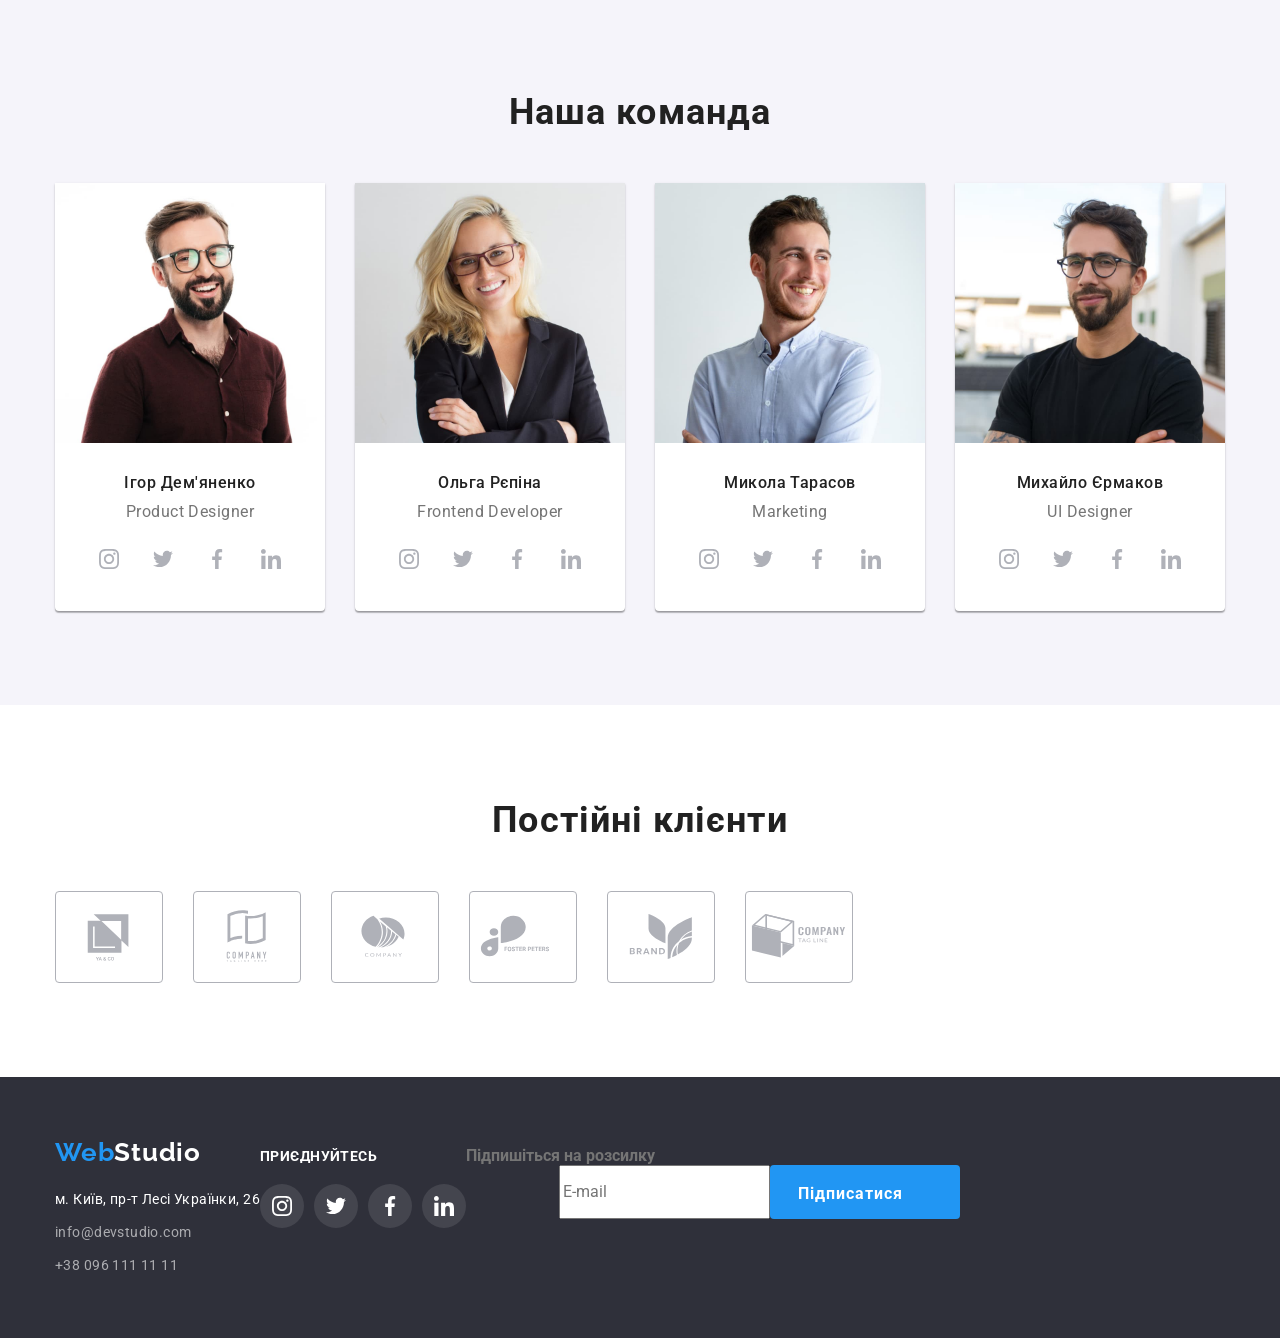
==== commit 7ecda93f: "Update index.html" ====
--- a/index.html
+++ b/index.html
@@ -353,7 +353,7 @@
             </ul>
           </address>
         </div>
-        <div class="socials">
+        <div>
           <p class="socials-invite">Приєднуйтесь</p>
           <ul class="socials-list">
             <li class="socials-item">
@@ -386,17 +386,25 @@
             </li>
           </ul>
         </div>
-        <form name="form-subscription" class="form-subscription">
-          <label for="subscription" class="subscription">Підпишіться на розсилку</label>
-          <input
-            class="subscriber-email"
-            type="email"
-            placeholder="E-mail"
-            name="E-mail подписчика"
-            id="subscription"
-          />
-          <button type="submit" class="subscription-sumbit">Підписатися</button>
-        </form>
+        <div>
+          <b class="title-form">Підпишіться на розсилку</b>
+          <form name="form_subscription" class="form-subscription">
+            <label for="subscription" class="subscription"></label>
+            <input
+              class="input-subscriber-email"
+              type="email"
+              placeholder="E-mail"
+              name="subscriber_email"
+              id="subscription"
+            />
+            <button type="submit" class="subscription-sumbit">
+              Підписатися
+              <svg class="subscription-sumbit-icon" width="24" height="24">
+                <use href="./images/sprite.svg#icon-send"></use>
+              </svg>
+            </button>
+          </form>
+        </div>
       </div>
     </footer>
     <div class="backdrop is-hidden" data-modal>
@@ -410,21 +418,21 @@
           <h3 class="modal-form-title">Залиште свої дані, ми вам передзвонимо</h3>
           <div class="modal-form-item">
             <label for="user_name" class="modal-form-label">Ім'я</label>
-            <input type="text" class="modal-form-input" name="Ім'я" id="user_name" />
+            <input type="text" class="modal-form-input" name="user_name" id="user_name" />
             <svg class="modal-form-icon" width="18" height="18">
               <use href="./images/sprite.svg#icon-form-name"></use>
             </svg>
           </div>
           <div class="modal-form-item">
             <label for="user_tel" class="modal-form-label">Телефон</label>
-            <input type="tel" class="modal-form-input" name="Телефон" id="user_tel" />
+            <input type="tel" class="modal-form-input" name="user_tel" id="user_tel" />
             <svg class="modal-form-icon" width="18" height="18">
               <use href="./images/sprite.svg#icon-form-phone"></use>
             </svg>
           </div>
           <div class="modal-form-item">
             <label for="user_email" class="modal-form-label">Пошта</label>
-            <input type="email" class="modal-form-input" name="Пошта" id="user_email" />
+            <input type="email" class="modal-form-input" name="user_email" id="user_email" />
             <svg class="modal-form-icon" width="18" height="18">
               <use href="./images/sprite.svg#icon-form-email"></use>
             </svg>
@@ -433,7 +441,7 @@
             <label for="user_coment" class="modal-form-label">Коментар</label>
             <textarea
               class="modal-form-textarea"
-              name="Коментар"
+              name="user_coment"
               placeholder="Введіть текст"
               id="user_coment"
             ></textarea>
--- a/css/styles.css
+++ b/css/styles.css
@@ -13,6 +13,7 @@
     --card-border-color: #EEEEEE;
     --hero-color-bg: #C4C4C4;
     --contacts-footer: rgba(255, 255, 255, 0.6);
+    --transition-cubic-bezier: var(--transition-cubic-bezier);
 }
 
 body {
@@ -140,7 +141,7 @@
     padding-bottom: 32px;
     color: var(--logo-color-text);
 
-    transition: color 250ms cubic-bezier(0.4, 0, 0.2, 1);
+    transition: color 250ms var(--transition-cubic-bezier);
 }
 
 .site-nav .link:hover,
@@ -192,7 +193,7 @@
     letter-spacing: 0.02em;
     color: var(--secondary-color-text);
 
-    transition: color 250ms cubic-bezier(0.4, 0, 0.2, 1);
+    transition: color 250ms var(--transition-cubic-bezier);
 }
 .header-contacts .contacts:hover,
 .header-contacts .contacts:focus {
@@ -203,7 +204,7 @@
     margin-right: 10px;
     fill: var(--secondary-color-text);
 
-    transition: fill 250ms cubic-bezier(0.4, 0, 0.2, 1);
+    transition: fill 250ms var(--transition-cubic-bezier);
 }
 
 .header-contacts .contacts:hover .header-contacts-icon,
@@ -229,7 +230,7 @@
     letter-spacing: 0.03em;
     color: var(--white-color-text);
 
-    transition: color 250ms cubic-bezier(0.4, 0, 0.2, 1);
+    transition: color 250ms var(--transition-cubic-bezier);
 }
 
 .footer-contacts .address:hover,
@@ -246,7 +247,7 @@
     letter-spacing: 0.03em;
     color: var(--contacts-footer);
 
-    transition: color 250ms cubic-bezier(0.4, 0, 0.2, 1);
+    transition: color 250ms var(--transition-cubic-bezier);
 }
 
 .footer-contacts .mailo:hover,
@@ -300,7 +301,7 @@
     background-color: rgba(255, 255, 255, 0.1);
     border-radius: 50%;
 
-    transition: background-color 250ms cubic-bezier(0.4, 0, 0.2, 1);
+    transition: background-color 250ms var(--transition-cubic-bezier);
 }
 
 .socials-icon-footer {
@@ -312,6 +313,31 @@
     background-color: var(--accent-color);
 }
 
+.form-subscription {
+    display: flex;
+    
+    margin-left: 93px;
+}
+
+.subscription-sumbit {
+    display: block;
+    padding: 10px 28px;
+    font-style: normal;
+    font-weight: 700;
+    font-size: 16px;
+    line-height: 30px;
+    letter-spacing: 0.06em;
+    color: var(--white-color-text);
+    background-color: var(--accent-color);
+    border-radius: 4px;
+
+    transition: background-color 250ms var(--transition-cubic-bezier);
+}
+
+.subscription-sumbit:hover,
+.subscription-sumbit:focus {
+    background-color: var(--active-button);
+}
 
 /* index.html css */
 
@@ -352,7 +378,7 @@
     background-color: var(--accent-color);
     color: var(--white-color-text);
 
-    transition: background-color 250ms cubic-bezier(0.4, 0, 0.2, 1);
+    transition: background-color 250ms var(--transition-cubic-bezier);
 }
 
 .hero-button:hover,
@@ -492,13 +518,13 @@
     background-color: #FFFFFF;
     border-radius: 50%;
 
-    transition: background-color 250ms cubic-bezier(0.4, 0, 0.2, 1);
+    transition: background-color 250ms var(--transition-cubic-bezier);
 }
 
 .socials-icon {
     fill: #AFB1B8;
 
-    transition: fill 250ms cubic-bezier(0.4, 0, 0.2, 1);
+    transition: fill 250ms var(--transition-cubic-bezier);
 }
 
 .socials-link:hover,
@@ -529,12 +555,12 @@
     border: 1px solid #AFB1B8;
     border-radius: 4px;
 
-    transition: border-color 250ms cubic-bezier(0.4, 0, 0.2, 1);
+    transition: border-color 250ms var(--transition-cubic-bezier);
 }
 .logo-icon {
     fill: #AFB1B8;
 
-    transition: fill 250ms cubic-bezier(0.4, 0, 0.2, 1);
+    transition: fill 250ms var(--transition-cubic-bezier);
 }
 .logo-link:hover,
 .logo-link:focus {
@@ -555,7 +581,7 @@
     height: 100%;
     background-color: rgba(0, 0, 0, 0.2);
     opacity: 1;
-    transition: opacity 250ms cubic-bezier(0.4, 0, 0.2, 1);
+    transition: opacity 250ms var(--transition-cubic-bezier);
 }
 
 .backdrop.is-hidden {
@@ -576,7 +602,7 @@
     min-height: 581px;
     background-color: var(--main-color-bg);
 
-    transition: transform 250ms cubic-bezier(0.4, 0, 0.2, 1);
+    transition: transform 250ms var(--transition-cubic-bezier);
 }
 
 .close-btn {
@@ -591,7 +617,7 @@
     border: 1px solid rgba(0, 0, 0, 0.1);
     border-radius: 50%;
 
-    transition: fill 250ms cubic-bezier(0.4, 0, 0.2, 1);
+    transition: fill 250ms var(--transition-cubic-bezier);
 }
 
 .close-btn:hover,
@@ -644,7 +670,7 @@
     cursor: pointer;
     outline: transparent;
 
-    transition: border 250ms cubic-bezier(0.4, 0, 0.2, 1);
+    transition: border 250ms var(--transition-cubic-bezier);
 }
 
 .modal-form-textarea {
@@ -656,10 +682,15 @@
     font-size: 12px;
     line-height: 14px;
     letter-spacing: 0.01em;
-    color: rgba(117, 117, 117, 0.5);
+    color: var(--main-color-text);
     border: 1px solid rgba(33, 33, 33, 0.2);
     border-radius: 4px;
     outline: var(--accent-color);
+    cursor: pointer;
+}
+
+.modal-form-textarea::placeholder {
+    color: rgba(117, 117, 117, 0.5);
 }
 
 .modal-form-textarea:hover,
@@ -675,7 +706,7 @@
     top: 50%;
     left: 12px;
 
-    transition: fill 250ms cubic-bezier(0.4, 0, 0.2, 1);
+    transition: fill 250ms var(--transition-cubic-bezier);
 }
 
 .modal-form-input:hover,
@@ -689,13 +720,14 @@
 }
 
 .modal-form-checkbox {
+    position: relative;
+    margin-bottom: 30px;
+}
+
+.checkbox-label {
     display: flex;
     justify-content: center;
     align-items: center;
-    margin-bottom: 30px;
-}
-
-.checkbox-label {
     font-style: normal;
     font-weight: 400;
     font-size: 14px;
@@ -706,13 +738,42 @@
 .checkbox-link {
     margin-left: 4px;
     text-decoration: underline;
+    color: var(--accent-color);
     
+    transition: color 250ms var(--transition-cubic-bezier);
+}
+
+.checkbox-link:hover,
+.checkbox-link:focus {
+    color: var(--active-button);
 }
 
 .checkbox-sign {
+    appearance: none;
+    width: 16px;
     height: 15px;
-    width: 16px;
     margin-right: 7px;
+    border: 2px solid #212121;
+    border-radius: 2px;
+    cursor: pointer;
+}
+
+.icon-checkbox {
+    display: inline-block;
+    position: absolute;
+    opacity: 0;
+    left: 21px;
+    pointer-events: none;
+    border: 2px solid transparent;
+}
+
+.checkbox-sign:checked {
+    background-color: var(--accent-color);
+    border: transparent;
+}
+
+.checkbox-sign:checked + .icon-checkbox {
+    opacity: 1;
 }
 
 .modal-form-sumbit {
@@ -730,7 +791,7 @@
     box-shadow: 0px 4px 4px rgba(0, 0, 0, 0.15);
     border-radius: 4px;
 
-    transition: background-color 250ms cubic-bezier(0.4, 0, 0.2, 1);
+    transition: background-color 250ms var(--transition-cubic-bezier);
     
 }
 
@@ -759,7 +820,7 @@
     letter-spacing: 0.03em;
     color: var(--main-color-text);
 
-    transition: background-color 250ms cubic-bezier(0.4, 0, 0.2, 1), color 250ms cubic-bezier(0.4, 0, 0.2, 1), box-shadow 250ms cubic-bezier(0.4, 0, 0.2, 1);
+    transition: background-color 250ms var(--transition-cubic-bezier), color 250ms var(--transition-cubic-bezier), box-shadow 250ms var(--transition-cubic-bezier);
 
 }
 
@@ -782,7 +843,7 @@
 
 .portfolio-card-link {
     display: inline-block;
-    transition: box-shadow 250ms cubic-bezier(0.4, 0, 0.2, 1);
+    transition: box-shadow 250ms var(--transition-cubic-bezier);
 }
 
 .card-thumb {
@@ -797,7 +858,7 @@
     height: 100%;
     background: rgba(33, 150, 243, 0.9);
     transform: translateY(100%);
-    transition: transform 250ms cubic-bezier(0.4, 0, 0.2, 1);
+    transition: transform 250ms var(--transition-cubic-bezier);
 }
 
 .card-discr {
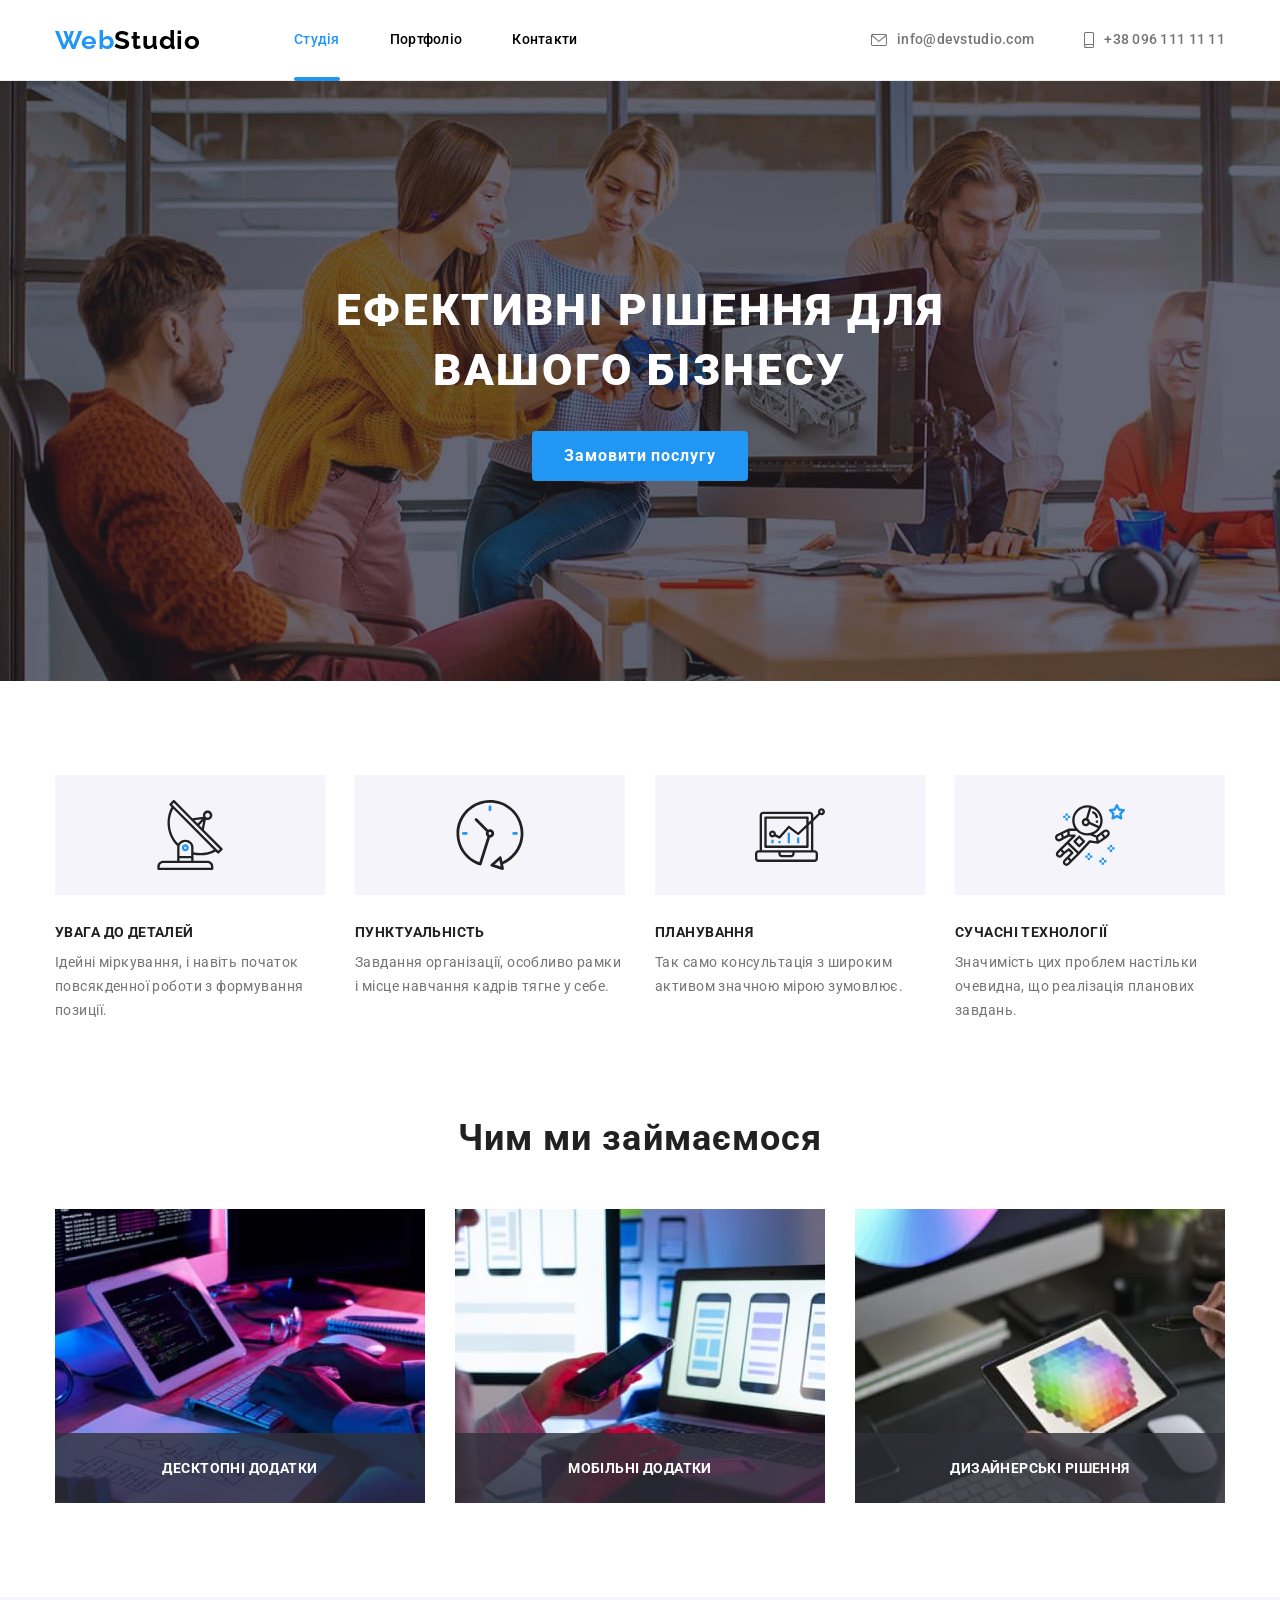
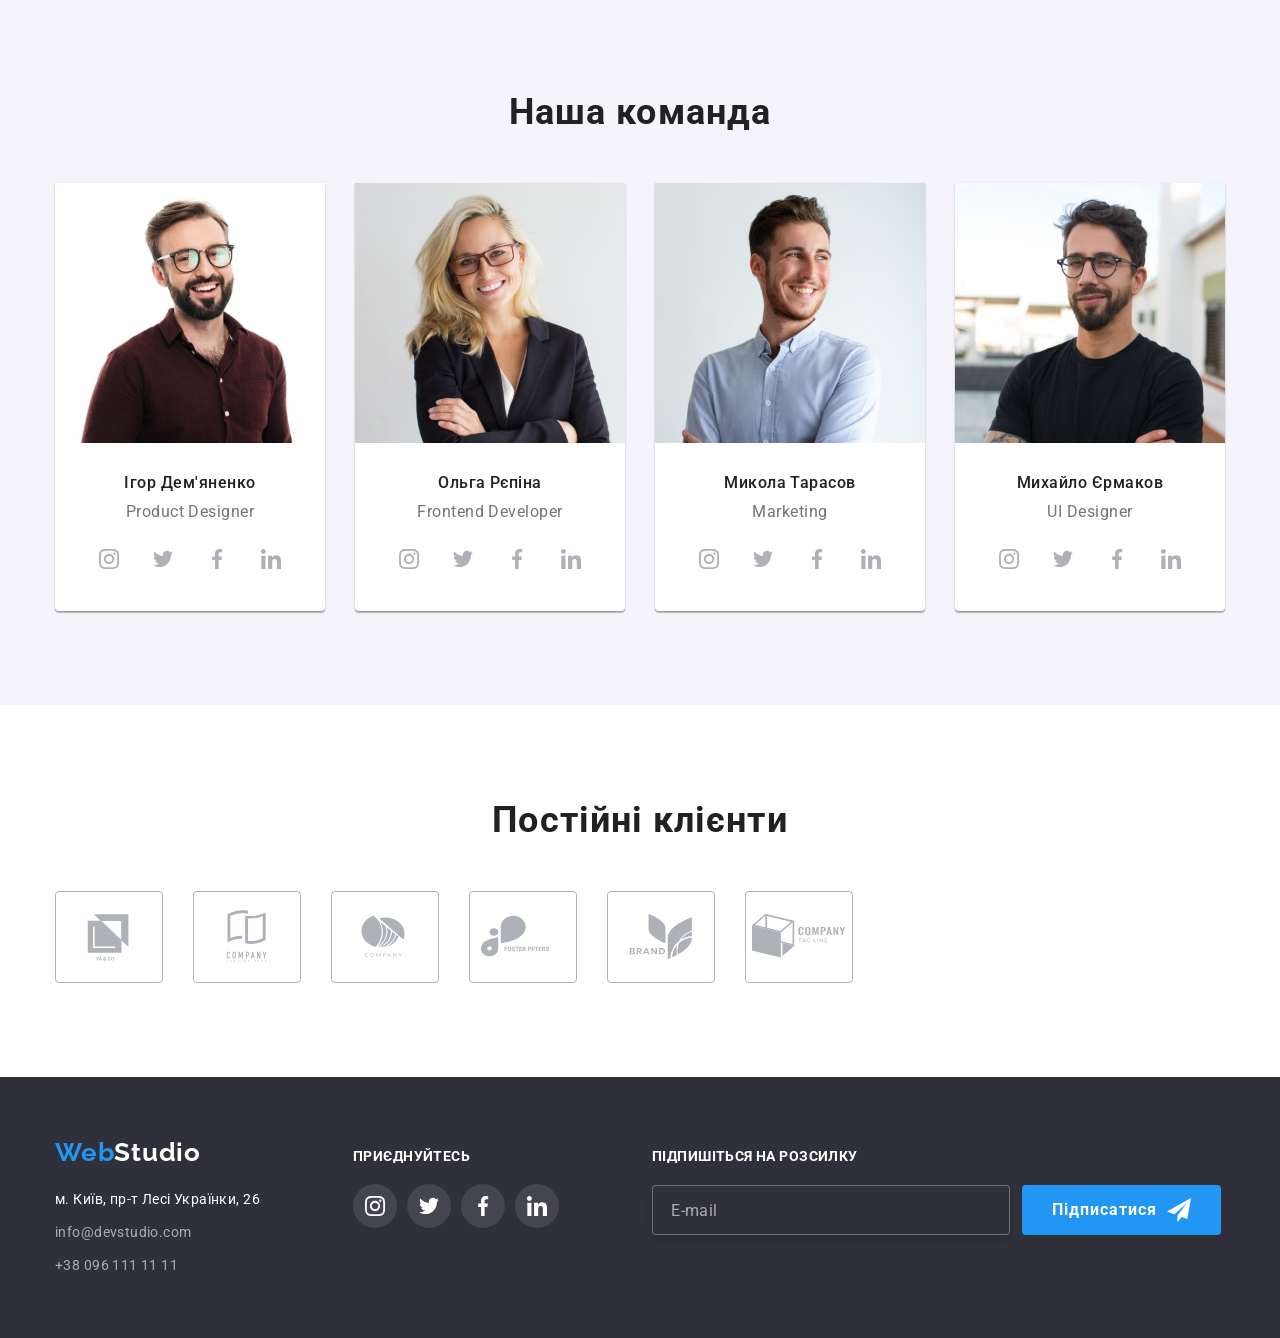
==== commit aa037c42: "Update index.html" ====
--- a/index.html
+++ b/index.html
@@ -389,14 +389,15 @@
         <div>
           <b class="title-form">Підпишіться на розсилку</b>
           <form name="form_subscription" class="form-subscription">
-            <label for="subscription" class="subscription"></label>
-            <input
-              class="input-subscriber-email"
-              type="email"
-              placeholder="E-mail"
-              name="subscriber_email"
-              id="subscription"
-            />
+            <label>
+              <input
+                class="input-subscriber-email"
+                type="email"
+                placeholder="E-mail"
+                name="subscriber_email"
+                id="subscription"
+              />
+            </label>
             <button type="submit" class="subscription-sumbit">
               Підписатися
               <svg class="subscription-sumbit-icon" width="24" height="24">
@@ -414,8 +415,8 @@
             <use href="./images/sprite.svg#icon-close-btn"></use>
           </svg>
         </button>
-        <form name="order_service" class="modal-form">
-          <h3 class="modal-form-title">Залиште свої дані, ми вам передзвонимо</h3>
+        <b class="modal-invitation">Залиште свої дані, ми вам передзвонимо</b>
+        <form class="modal-form" name="order_service">
           <div class="modal-form-item">
             <label for="user_name" class="modal-form-label">Ім'я</label>
             <input type="text" class="modal-form-input" name="user_name" id="user_name" />
--- a/css/styles.css
+++ b/css/styles.css
@@ -219,6 +219,13 @@
     background-color: var(--footer-color-bg);
 }
 
+.footer {
+    display: flex;
+    align-items: baseline;
+    gap: 93px;
+    flex-basis: calc((100% - 279px) / 3);
+}
+
 address {
     margin-top: 20px;
     font-style: normal;
@@ -260,16 +267,6 @@
     color: var(--accent-color);
 }
 
-.footer {
-    display: flex;
-    align-items: baseline;
-
-}
-
-.socials {
-    margin-left: 70px;
-}
-
 .socials-invite {
     margin-bottom: 20px;
     font-style: normal;
@@ -313,15 +310,46 @@
     background-color: var(--accent-color);
 }
 
+.title-form {
+    font-style: normal;
+    font-weight: 700;
+    font-size: 14px;
+    line-height: 16px;
+    letter-spacing: 0.03em;
+    text-transform: uppercase;
+    color: var(--white-color-text);
+}
+
 .form-subscription {
     display: flex;
-    
-    margin-left: 93px;
+    margin-top: 20px;
+}
+
+.input-subscriber-email {
+    margin-right: 12px;
+    width: 358px;
+    height: 50px;
+    color: var(--white-color-text);
+    background-color: var(--footer-color-bg);
+    border: 1px solid rgba(255, 255, 255, 0.3);
+    border-radius: 4px;
+    filter: drop-shadow(0px 4px 4px rgba(0, 0, 0, 0.15));
+}
+
+.input-subscriber-email::placeholder {
+    padding-left: 16px;
+    font-style: normal;
+    font-weight: 400;
+    font-size: 16px;
+    line-height: 20px;
+    letter-spacing: 0.03em;
+    color: rgba(255, 255, 255, 0.6);
 }
 
 .subscription-sumbit {
-    display: block;
-    padding: 10px 28px;
+    display: flex;
+    align-items: center;
+    padding: 10px 30px;
     font-style: normal;
     font-weight: 700;
     font-size: 16px;
@@ -332,6 +360,10 @@
     border-radius: 4px;
 
     transition: background-color 250ms var(--transition-cubic-bezier);
+}
+
+.subscription-sumbit-icon {
+    margin-left: 10px;
 }
 
 .subscription-sumbit:hover,
@@ -749,6 +781,8 @@
 }
 
 .checkbox-sign {
+    -webkit-appearance: none;
+    -moz-appearance: none;
     appearance: none;
     width: 16px;
     height: 15px;
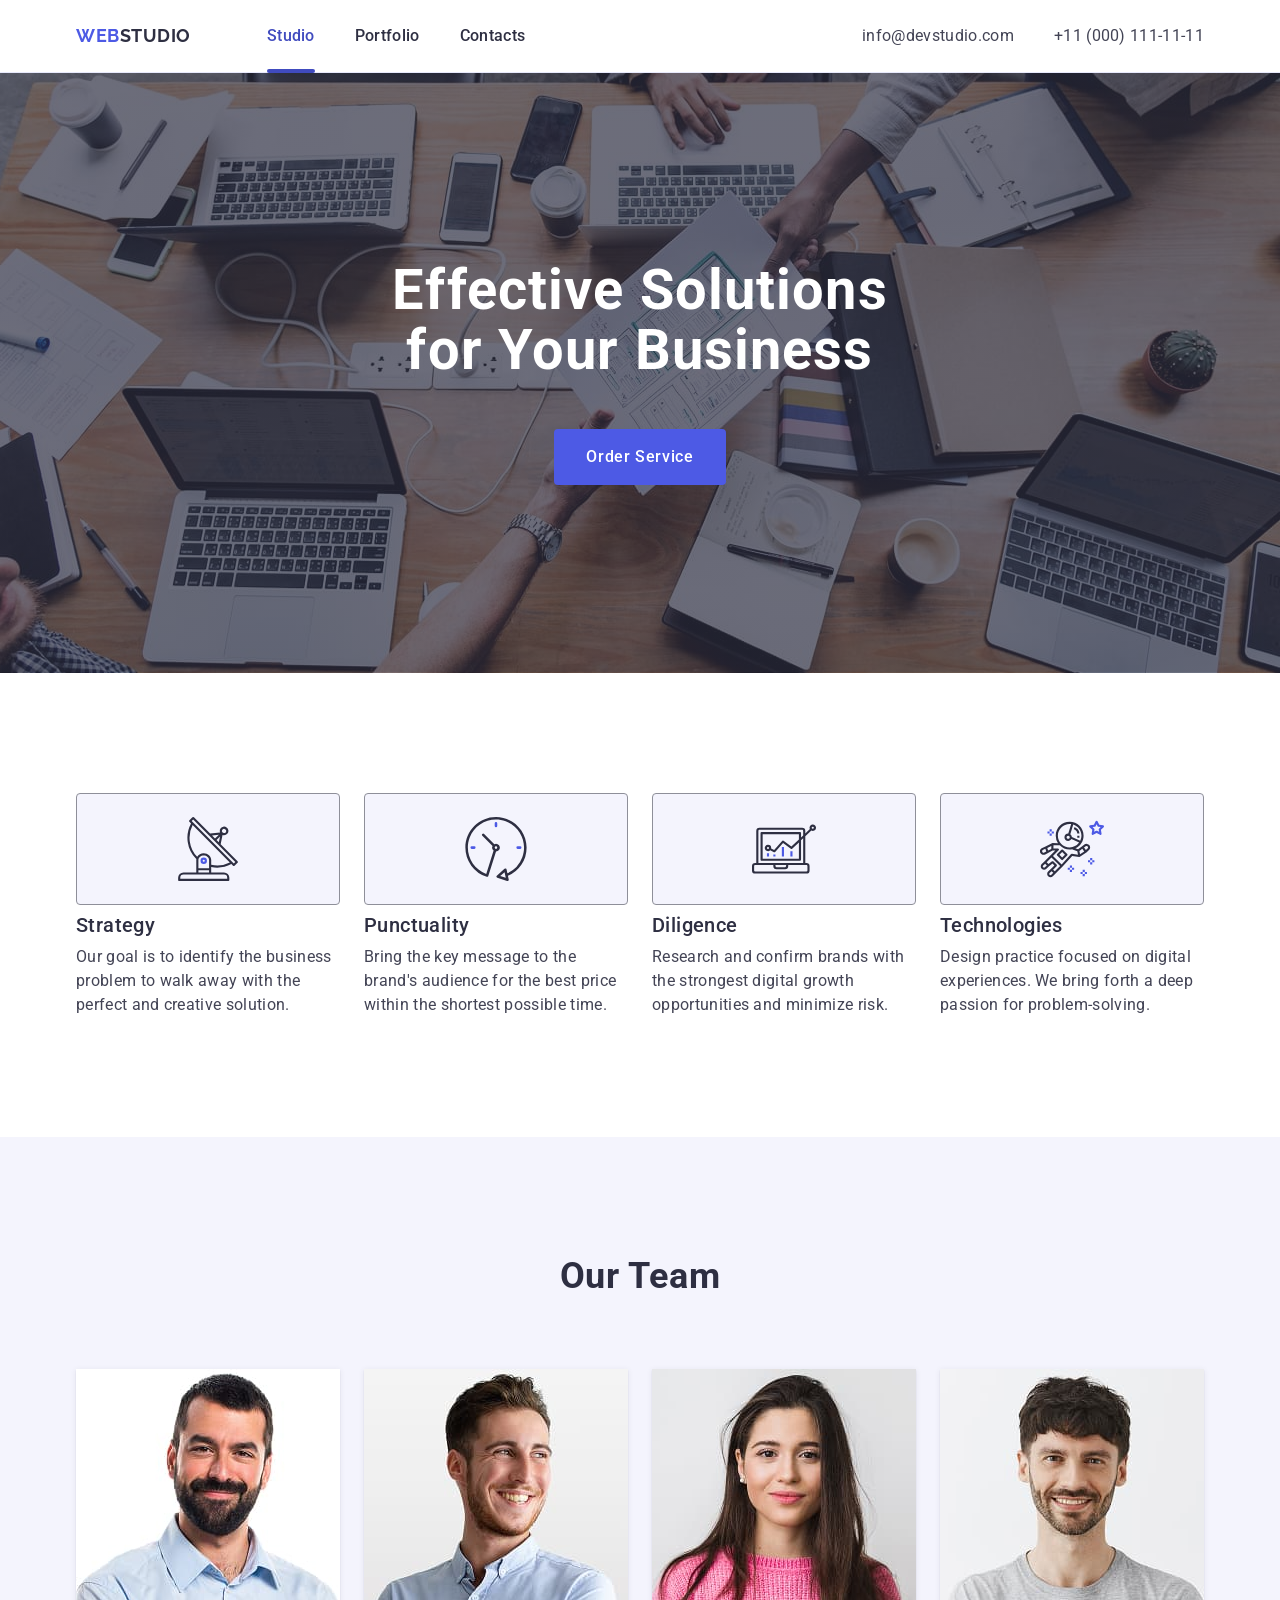
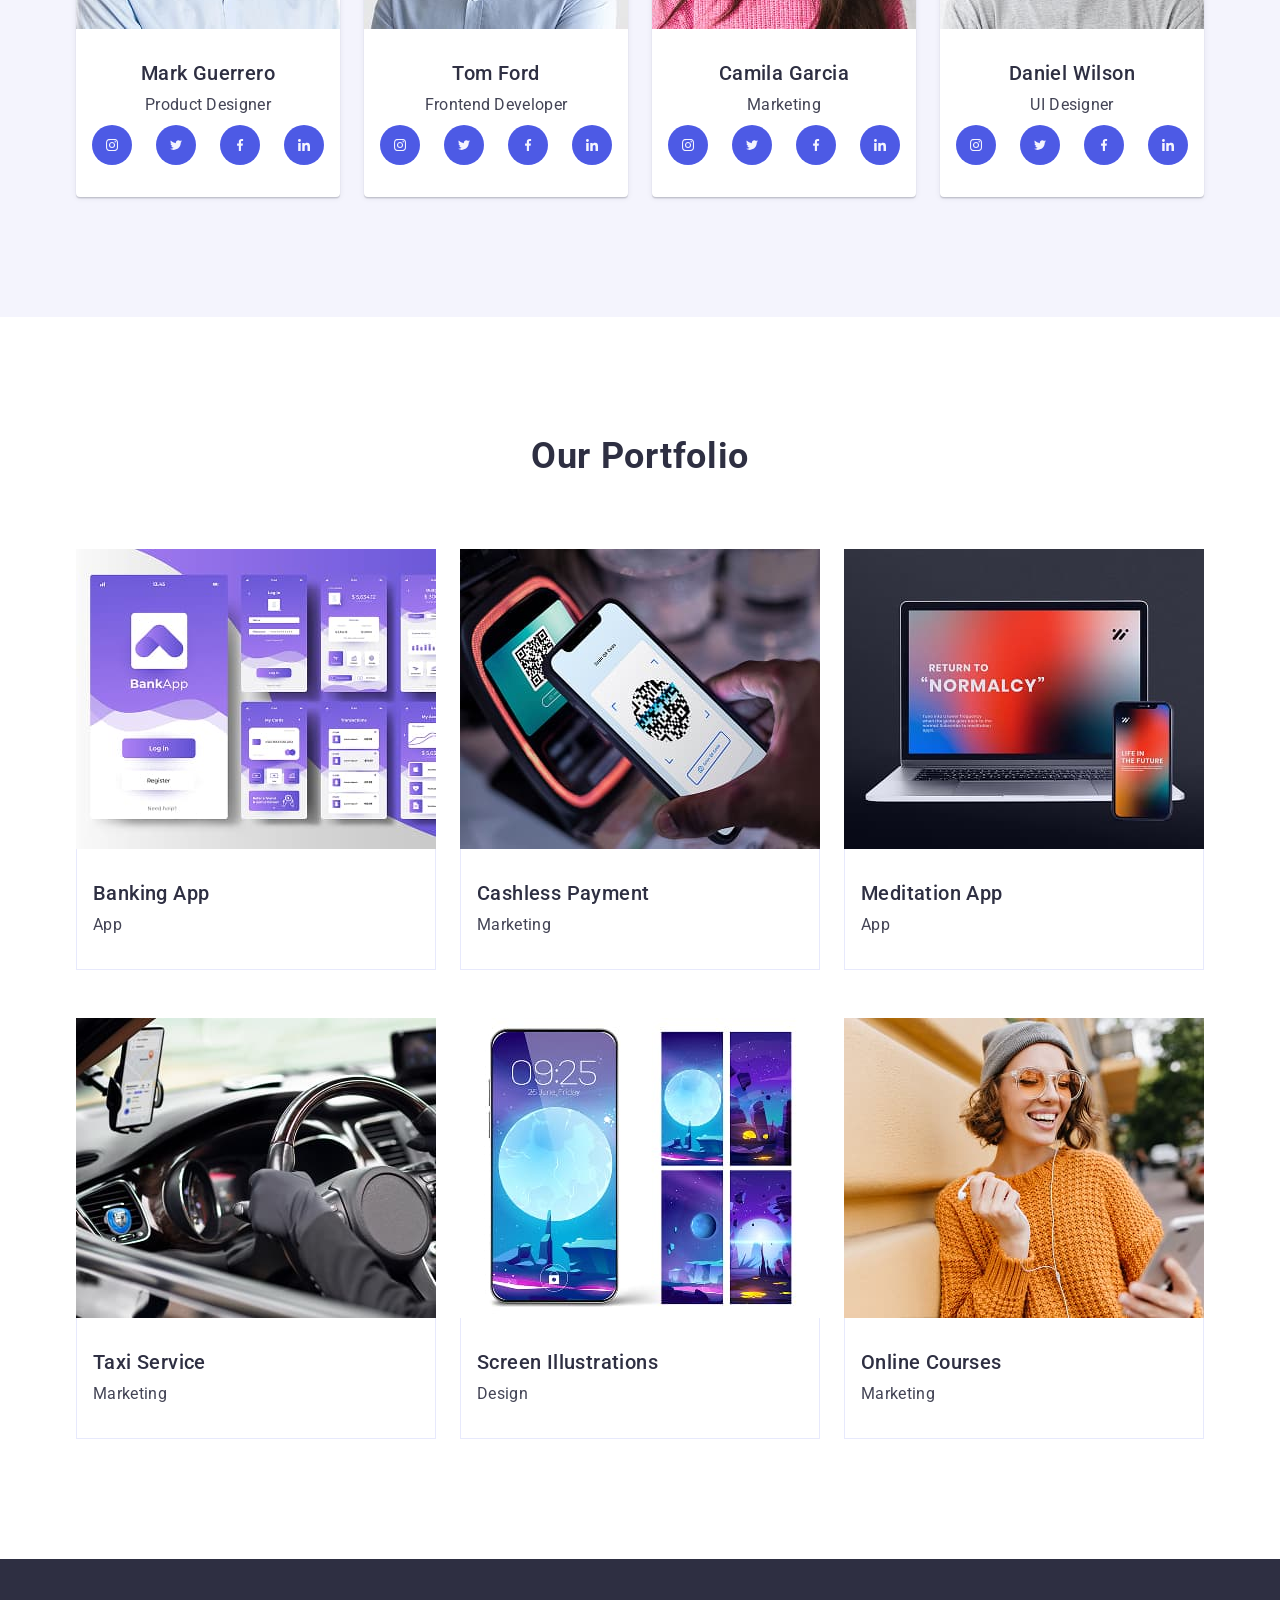
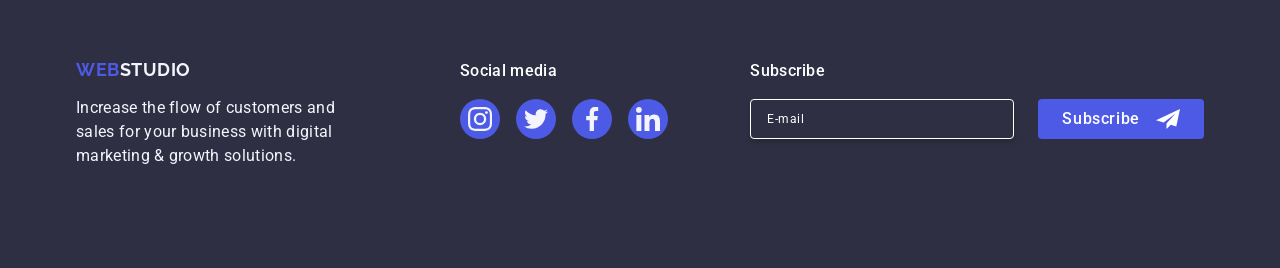
==== commit a78576d7: "Initial files from goit-markup-hw-05" ====
--- a/index.html
+++ b/index.html
@@ -1,18 +1,19 @@
 <!DOCTYPE html>
-<html lang="uk">
+<html lang="en">
   <head>
     <meta charset="UTF-8" />
-    <meta http-equiv="X-UA-Compatible" content="IE=edge" />
     <meta name="viewport" content="width=device-width, initial-scale=1.0" />
-    <title>Веб-студія головна сторінка</title>
+    <link rel="preconnect" href="https://fonts.googleapis.com" />
+    <link rel="preconnect" href="https://fonts.gstatic.com" crossorigin />
     <link
-      href="https://fonts.googleapis.com/css2?family=Raleway:wght@700&family=Roboto:wght@400;500;700;900&display=swap"
+      href="https://fonts.googleapis.com/css2?family=Roboto:wght@400;500;700&display=swap&family=Raleway:wght@700&display=swap"
       rel="stylesheet"
     />
+    <title>Homework-5</title>
     <link
       rel="stylesheet"
-      href="https://cdnjs.cloudflare.com/ajax/libs/modern-normalize/1.1.0/modern-normalize.min.css"
-      integrity="sha512-wpPYUAdjBVSE4KJnH1VR1HeZfpl1ub8YT/NKx4PuQ5NmX2tKuGu6U/JRp5y+Y8XG2tV+wKQpNHVUX03MfMFn9Q=="
+      href="https://cdnjs.cloudflare.com/ajax/libs/modern-normalize/3.0.1/modern-normalize.min.css"
+      integrity="sha512-q6WgHqiHlKyOqslT/lgBgodhd03Wp4BEqKeW6nNtlOY4quzyG3VoQKFrieaCeSnuVseNKRGpGeDU3qPmabCANg=="
       crossorigin="anonymous"
       referrerpolicy="no-referrer"
     />
@@ -20,452 +21,535 @@
   </head>
   <body>
     <header class="header">
-      <div class="container site-header">
+      <div class="container header-container">
         <nav class="nav">
-          <a href="./index.html" class="logo">Web<span class="logo-header">Studio</span></a>
-          <ul class="site-nav">
-            <li class="item"><a href="./index.html" class="link current">Студія</a></li>
-            <li class="item"><a href="./portfolio.html" class="link">Портфоліо</a></li>
-            <li class="item"><a href="#" class="link">Контакти</a></li>
+          <a class="logo" href="./index.html"
+            >Web<span class="logo-accent">Studio</span></a
+          >
+          <ul class="nav-list">
+            <li class="nav-item">
+              <a class="nav-link active" href="./index.html">Studio</a>
+            </li>
+            <li class="nav-item"><a class="nav-link" href="">Portfolio</a></li>
+            <li class="nav-item"><a class="nav-link" href="">Contacts</a></li>
           </ul>
         </nav>
-        <ul class="header-contacts">
-          <li class="item">
-            <a href="mailto:info@devstudio.com" class="contacts">
-              <svg class="header-contacts-icon" width="16" height="12">
-                <use href="./images/sprite.svg#icon-envelope"></use>
-              </svg>
-              info@devstudio.com
-            </a>
-          </li>
-          <li class="item">
-            <a href="tel:+380961111111" class="contacts">
-              <svg class="header-contacts-icon" width="10" height="16">
-                <use href="./images/sprite.svg#icon-smartphone"></use>
-              </svg>
-              +38 096 111 11 11
-            </a>
-          </li>
-        </ul>
+        <address class="address">
+          <ul class="address-list">
+            <li class="address-item">
+              <a class="address-link" href="mailto:info@devstudio.com"
+                >info@devstudio.com</a
+              >
+            </li>
+            <li class="address-item">
+              <a class="address-link" href="tel:+110001111111"
+                >+11 (000) 111-11-11</a
+              >
+            </li>
+          </ul>
+        </address>
       </div>
     </header>
     <main>
-      <section class="hero">
-        <div class="container hero-center">
-          <h1 class="hero-title">Ефективні рішення для вашого бізнесу</h1>
-          <button type="button" class="hero-button" data-modal-open>Замовити послугу</button>
+      <section class="section hero-section">
+        <div class="container hero-container">
+          <h1 class="hero-title">Effective Solutions for Your Business</h1>
+          <button class="button hero-button" type="button">
+            Order Service
+          </button>
         </div>
       </section>
-      <section class="section-features">
-        <div class="container">
-          <h2 class="visually-hidden">Наші особливості</h2>
+      <section class="section features-section">
+        <div class="container features-container">
+          <h2 class="features-title visually-hidden">Features</h2>
           <ul class="features-list">
-            <li class="features-list-item">
-              <div class="features-decor">
-                <svg class="features-icon" width="70" height="70">
-                  <use href="./images/sprite.svg#icon-antenna"></use>
-                </svg>
-              </div>
-              <h3 class="title">Увага до деталей</h3>
-              <p class="text">Ідейні міркування, і навіть початок повсякденної роботи з формування позиції.</p>
-            </li>
-            <li class="features-list-item">
-              <div class="features-decor">
-                <svg class="features-icon" width="70" height="70">
-                  <use href="./images/sprite.svg#icon-clock"></use>
-                </svg>
-              </div>
-              <h3 class="title">Пунктуальність</h3>
-              <p class="text">Завдання організації, особливо рамки і місце навчання кадрів тягне у себе.</p>
-            </li>
-            <li class="features-list-item">
-              <div class="features-decor">
-                <svg class="features-icon" width="70" height="70">
-                  <use href="./images/sprite.svg#icon-diagram"></use>
-                </svg>
-              </div>
-              <h3 class="title">Планування</h3>
-              <p class="text">Так само консультація з широким активом значною мірою зумовлює.</p>
-            </li>
-            <li class="features-list-item">
-              <div class="features-decor">
-                <svg class="features-icon" width="70" height="70">
-                  <use href="./images/sprite.svg#icon-astronaut"></use>
-                </svg>
-              </div>
-              <h3 class="title">Сучасні технології</h3>
-              <p class="text">Значимість цих проблем настільки очевидна, що реалізація планових завдань.</p>
+            <li class="features-item">
+              <div class="features-item-icon-wrapper">
+                <svg class="features-item-icon" width="64" height="64">
+                  <use href="./images/icons.svg#icon-antenna"></use>
+                </svg>
+              </div>
+              <h3 class="features-item-title">Strategy</h3>
+              <p class="features-item-text">
+                Our goal is to identify the business problem to walk away with
+                the perfect and creative solution.
+              </p>
+            </li>
+            <li class="features-item">
+              <div class="features-item-icon-wrapper">
+                <svg class="features-item-icon" width="64" height="64">
+                  <use href="./images/icons.svg#icon-clock"></use>
+                </svg>
+              </div>
+              <h3 class="features-item-title">Punctuality</h3>
+              <p class="features-item-text">
+                Bring the key message to the brand's audience for the best price
+                within the shortest possible time.
+              </p>
+            </li>
+            <li class="features-item">
+              <div class="features-item-icon-wrapper">
+                <svg class="features-item-icon" width="64" height="64">
+                  <use href="./images/icons.svg#icon-diagram"></use>
+                </svg>
+              </div>
+              <h3 class="features-item-title">Diligence</h3>
+              <p class="features-item-text">
+                Research and confirm brands with the strongest digital growth
+                opportunities and minimize risk.
+              </p>
+            </li>
+            <li class="features-item">
+              <div class="features-item-icon-wrapper">
+                <svg class="features-item-icon" width="64" height="64">
+                  <use href="./images/icons.svg#icon-astronaut"></use>
+                </svg>
+              </div>
+              <h3 class="features-item-title">Technologies</h3>
+              <p class="features-item-text">
+                Design practice focused on digital experiences. We bring forth a
+                deep passion for problem-solving.
+              </p>
             </li>
           </ul>
         </div>
       </section>
-      <section class="section">
-        <div class="container">
-          <h2 class="section-title">Чим ми займаємося</h2>
-          <ul class="presentation-list">
-            <li class="presentation-item">
-              <img src="./images/box1.jpg" alt="Руки на клавіатурі" width="370" />
-              <div class="label">
-                <p class="label-discr">Десктопні додатки</p>
-              </div>
-            </li>
-            <li class="presentation-item">
-              <img src="./images/box2.jpg" alt="У руках смартфон" width="370" />
-              <div class="label">
-                <p class="label-discr">Мобільні додатки</p>
-              </div>
-            </li>
-            <li class="presentation-item">
-              <img src="./images/box3.jpg" alt="У руках планшет" width="370" />
-              <div class="label">
-                <p class="label-discr">Дизайнерські рішення</p>
+      <section class="section team-section">
+        <div class="container team-container">
+          <h2 class="team-title">Our Team</h2>
+          <ul class="team-list">
+            <li class="team-item">
+              <img
+                src="./images/member-1.jpg"
+                alt="Mark Guerrero"
+                width="264"
+              />
+              <div class="team-item-text-content">
+                <h3 class="team-item-title">Mark Guerrero</h3>
+                <p class="team-item-text">Product Designer</p>
+                <ul class="team-social-list">
+                  <li class="team-social-item">
+                    <a class="team-social-link" href="">
+                      <svg class="team-social-icon" width="16" height="16">
+                        <use href="./images/icons.svg#icon-instagram"></use>
+                      </svg>
+                    </a>
+                  </li>
+                  <li class="team-social-item">
+                    <a class="team-social-link" href="">
+                      <svg class="team-social-icon" width="16" height="16">
+                        <use href="./images/icons.svg#icon-twitter"></use>
+                      </svg>
+                    </a>
+                  </li>
+                  <li class="team-social-item">
+                    <a class="team-social-link" href="">
+                      <svg class="team-social-icon" width="16" height="16">
+                        <use href="./images/icons.svg#icon-facebook"></use>
+                      </svg>
+                    </a>
+                  </li>
+                  <li class="team-social-item">
+                    <a class="team-social-link" href="">
+                      <svg class="team-social-icon" width="16" height="16">
+                        <use href="./images/icons.svg#icon-linkedin"></use>
+                      </svg>
+                    </a>
+                  </li>
+                </ul>
+              </div>
+            </li>
+            <li class="team-item">
+              <img src="./images/member-2.jpg" alt="Tom Ford" width="264" />
+              <div class="team-item-text-content">
+                <h3 class="team-item-title">Tom Ford</h3>
+                <p class="team-item-text">Frontend Developer</p>
+                <ul class="team-social-list">
+                  <li class="team-social-item">
+                    <a class="team-social-link" href="">
+                      <svg class="team-social-icon" width="16" height="16">
+                        <use href="./images/icons.svg#icon-instagram"></use>
+                      </svg>
+                    </a>
+                  </li>
+                  <li class="team-social-item">
+                    <a class="team-social-link" href="">
+                      <svg class="team-social-icon" width="16" height="16">
+                        <use href="./images/icons.svg#icon-twitter"></use>
+                      </svg>
+                    </a>
+                  </li>
+                  <li class="team-social-item">
+                    <a class="team-social-link" href="">
+                      <svg class="team-social-icon" width="16" height="16">
+                        <use href="./images/icons.svg#icon-facebook"></use>
+                      </svg>
+                    </a>
+                  </li>
+                  <li class="team-social-item">
+                    <a class="team-social-link" href="">
+                      <svg class="team-social-icon" width="16" height="16">
+                        <use href="./images/icons.svg#icon-linkedin"></use>
+                      </svg>
+                    </a>
+                  </li>
+                </ul>
+              </div>
+            </li>
+            <li class="team-item">
+              <img
+                src="./images/member-3.jpg"
+                alt="Camila Garcia"
+                width="264"
+              />
+              <div class="team-item-text-content">
+                <h3 class="team-item-title">Camila Garcia</h3>
+                <p class="team-item-text">Marketing</p>
+                <ul class="team-social-list">
+                  <li class="team-social-item">
+                    <a class="team-social-link" href="">
+                      <svg class="team-social-icon" width="16" height="16">
+                        <use href="./images/icons.svg#icon-instagram"></use>
+                      </svg>
+                    </a>
+                  </li>
+                  <li class="team-social-item">
+                    <a class="team-social-link" href="">
+                      <svg class="team-social-icon" width="16" height="16">
+                        <use href="./images/icons.svg#icon-twitter"></use>
+                      </svg>
+                    </a>
+                  </li>
+                  <li class="team-social-item">
+                    <a class="team-social-link" href="">
+                      <svg class="team-social-icon" width="16" height="16">
+                        <use href="./images/icons.svg#icon-facebook"></use>
+                      </svg>
+                    </a>
+                  </li>
+                  <li class="team-social-item">
+                    <a class="team-social-link" href="">
+                      <svg class="team-social-icon" width="16" height="16">
+                        <use href="./images/icons.svg#icon-linkedin"></use>
+                      </svg>
+                    </a>
+                  </li>
+                </ul>
+              </div>
+            </li>
+            <li class="team-item">
+              <img
+                src="./images/member-4.jpg"
+                alt="Daniel Wilson"
+                width="264"
+              />
+              <div class="team-item-text-content">
+                <h3 class="team-item-title">Daniel Wilson</h3>
+                <p class="team-item-text">UI Designer</p>
+                <ul class="team-social-list">
+                  <li class="team-social-item">
+                    <a class="team-social-link" href="">
+                      <svg class="team-social-icon" width="16" height="16">
+                        <use href="./images/icons.svg#icon-instagram"></use>
+                      </svg>
+                    </a>
+                  </li>
+                  <li class="team-social-item">
+                    <a class="team-social-link" href="">
+                      <svg class="team-social-icon" width="16" height="16">
+                        <use href="./images/icons.svg#icon-twitter"></use>
+                      </svg>
+                    </a>
+                  </li>
+                  <li class="team-social-item">
+                    <a class="team-social-link" href="">
+                      <svg class="team-social-icon" width="16" height="16">
+                        <use href="./images/icons.svg#icon-facebook"></use>
+                      </svg>
+                    </a>
+                  </li>
+                  <li class="team-social-item">
+                    <a class="team-social-link" href="">
+                      <svg class="team-social-icon" width="16" height="16">
+                        <use href="./images/icons.svg#icon-linkedin"></use>
+                      </svg>
+                    </a>
+                  </li>
+                </ul>
               </div>
             </li>
           </ul>
         </div>
       </section>
-      <section class="section team">
-        <div class="container">
-          <h2 class="section-title">Наша команда</h2>
-          <ul class="team-list">
-            <li class="team-member">
-              <img src="./images/img1.jpg" alt="Фото дизайнера продукту" width="270" />
-              <div class="team-member-discr">
-                <h3 class="title">Ігор Дем'яненко</h3>
-                <p class="text">Product Designer</p>
-                <ul class="socials-list">
-                  <li class="socials-item">
-                    <a href="#" aria-label="Посилання на Instagram" class="socials-link">
-                      <svg class="socials-icon" width="20" height="20">
-                        <use href="./images/sprite.svg#icon-instagram"></use>
-                      </svg>
-                    </a>
-                  </li>
-                  <li class="socials-item">
-                    <a href="#" aria-label="Посилання на Twitter" class="socials-link">
-                      <svg class="socials-icon" width="20" height="20">
-                        <use href="./images/sprite.svg#icon-twitter"></use>
-                      </svg>
-                    </a>
-                  </li>
-                  <li class="socials-item">
-                    <a href="#" aria-label="Посилання на Facebook" class="socials-link">
-                      <svg class="socials-icon" width="20" height="20">
-                        <use href="./images/sprite.svg#icon-facebook"></use>
-                      </svg>
-                    </a>
-                  </li>
-                  <li class="socials-item">
-                    <a href="#" aria-label="Посилання на Linkedin" class="socials-link">
-                      <svg class="socials-icon" width="20" height="20">
-                        <use href="./images/sprite.svg#icon-linkedin"></use>
-                      </svg>
-                    </a>
-                  </li>
-                </ul>
-              </div>
-            </li>
-            <li class="team-member">
-              <img src="./images/img2.jpg" alt="Фото розробника інтерфейсу" width="270" />
-              <div class="team-member-discr">
-                <h3 class="title">Ольга Рєпіна</h3>
-                <p class="text">Frontend Developer</p>
-                <ul class="socials-list">
-                  <li class="socials-item">
-                    <a href="#" aria-label="Посилання на Instagram" class="socials-link">
-                      <svg class="socials-icon" width="20" height="20">
-                        <use href="./images/sprite.svg#icon-instagram"></use>
-                      </svg>
-                    </a>
-                  </li>
-                  <li class="socials-item">
-                    <a href="#" aria-label="Посилання на Twitter" class="socials-link">
-                      <svg class="socials-icon" width="20" height="20">
-                        <use href="./images/sprite.svg#icon-twitter"></use>
-                      </svg>
-                    </a>
-                  </li>
-                  <li class="socials-item">
-                    <a href="#" aria-label="Посилання на Facebook" class="socials-link">
-                      <svg class="socials-icon" width="20" height="20">
-                        <use href="./images/sprite.svg#icon-facebook"></use>
-                      </svg>
-                    </a>
-                  </li>
-                  <li class="socials-item">
-                    <a href="#" aria-label="Посилання на Linkedin" class="socials-link">
-                      <svg class="socials-icon" width="20" height="20">
-                        <use href="./images/sprite.svg#icon-linkedin"></use>
-                      </svg>
-                    </a>
-                  </li>
-                </ul>
-              </div>
-            </li>
-            <li class="team-member">
-              <img src="./images/img3.jpg" alt="Фото маркетолога" width="270" />
-              <div class="team-member-discr">
-                <h3 class="title">Микола Тарасов</h3>
-                <p class="text">Marketing</p>
-                <ul class="socials-list">
-                  <li class="socials-item">
-                    <a href="#" aria-label="Посилання на Instagram" class="socials-link">
-                      <svg class="socials-icon" width="20" height="20">
-                        <use href="./images/sprite.svg#icon-instagram"></use>
-                      </svg>
-                    </a>
-                  </li>
-                  <li class="socials-item">
-                    <a href="#" aria-label="Посилання на Twitter" class="socials-link">
-                      <svg class="socials-icon" width="20" height="20">
-                        <use href="./images/sprite.svg#icon-twitter"></use>
-                      </svg>
-                    </a>
-                  </li>
-                  <li class="socials-item">
-                    <a href="#" aria-label="Посилання на Facebook" class="socials-link">
-                      <svg class="socials-icon" width="20" height="20">
-                        <use href="./images/sprite.svg#icon-facebook"></use>
-                      </svg>
-                    </a>
-                  </li>
-                  <li class="socials-item">
-                    <a href="#" aria-label="Посилання на Linkedin" class="socials-link">
-                      <svg class="socials-icon" width="20" height="20">
-                        <use href="./images/sprite.svg#icon-linkedin"></use>
-                      </svg>
-                    </a>
-                  </li>
-                </ul>
-              </div>
-            </li>
-            <li class="team-member">
-              <img src="./images/img4.jpg" alt="Фото дизайнера інтерфейсу" width="270" />
-              <div class="team-member-discr">
-                <h3 class="title">Михайло Єрмаков</h3>
-                <p class="text">UI Designer</p>
-                <ul class="socials-list">
-                  <li class="socials-item">
-                    <a href="#" aria-label="Посилання на Instagram" class="socials-link">
-                      <svg class="socials-icon" width="20" height="20">
-                        <use href="./images/sprite.svg#icon-instagram"></use>
-                      </svg>
-                    </a>
-                  </li>
-                  <li class="socials-item">
-                    <a href="#" aria-label="Посилання на Twitter" class="socials-link">
-                      <svg class="socials-icon" width="20" height="20">
-                        <use href="./images/sprite.svg#icon-twitter"></use>
-                      </svg>
-                    </a>
-                  </li>
-                  <li class="socials-item">
-                    <a href="#" aria-label="Посилання на Facebook" class="socials-link">
-                      <svg class="socials-icon" width="20" height="20">
-                        <use href="./images/sprite.svg#icon-facebook"></use>
-                      </svg>
-                    </a>
-                  </li>
-                  <li class="socials-item">
-                    <a href="#" aria-label="Посилання на Linkedin" class="socials-link">
-                      <svg class="socials-icon" width="20" height="20">
-                        <use href="./images/sprite.svg#icon-linkedin"></use>
-                      </svg>
-                    </a>
-                  </li>
-                </ul>
-              </div>
-            </li>
-          </ul>
-        </div>
-      </section>
-      <section class="section">
-        <div class="container">
-          <h2 class="section-title">Постійні клієнти</h2>
-          <ul class="clients-list">
-            <li class="clients-logo">
-              <a href="#" aria-label="Логотип клієнта" class="logo-link">
-                <svg class="logo-icon" width="106" height="60">
-                  <use href="./images/sprite.svg#icon-logo-1"></use>
-                </svg>
-              </a>
-            </li>
-            <li class="clients-logo">
-              <a href="#" aria-label="Логотип клієнта" class="logo-link">
-                <svg class="logo-icon" width="106" height="60">
-                  <use href="./images/sprite.svg#icon-logo-2"></use>
-                </svg>
-              </a>
-            </li>
-            <li class="clients-logo">
-              <a href="#" aria-label="Логотип клієнта" class="logo-link">
-                <svg class="logo-icon" width="106" height="60">
-                  <use href="./images/sprite.svg#icon-logo-3"></use>
-                </svg>
-              </a>
-            </li>
-            <li class="clients-logo">
-              <a href="#" aria-label="Логотип клієнта" class="logo-link">
-                <svg class="logo-icon" width="106" height="60">
-                  <use href="./images/sprite.svg#icon-logo-4"></use>
-                </svg>
-              </a>
-            </li>
-            <li class="clients-logo">
-              <a href="#" aria-label="Логотип клієнта" class="logo-link">
-                <svg class="logo-icon" width="106" height="60">
-                  <use href="./images/sprite.svg#icon-logo-5"></use>
-                </svg>
-              </a>
-            </li>
-            <li class="clients-logo">
-              <a href="#" aria-label="Логотип клієнта" class="logo-link">
-                <svg class="logo-icon" width="106" height="60">
-                  <use href="./images/sprite.svg#icon-logo-6"></use>
-                </svg>
-              </a>
+      <section class="section portfolio-section">
+        <div class="container portfolio-container">
+          <h2 class="portfolio-title">Our Portfolio</h2>
+          <ul class="portfolio-list">
+            <li class="portfolio-item">
+              <div class="portfolio-image-wrapper">
+                <img
+                  src="./images/portfolio-1.jpg"
+                  alt="Presentation of Banking App layouts"
+                  width="360"
+                />
+                <p class="portfolio-overlay-text">
+                  14 Stylish and User-Friendly App Design Concepts · Task
+                  Manager App · Calorie Tracker App · Exotic Fruit Ecommerce App
+                  · Cloud Storage App
+                </p>
+              </div>
+              <div class="portfolio-item-text-content">
+                <h3 class="portfolio-item-title">Banking App</h3>
+                <p class="portfolio-item-text">App</p>
+              </div>
+            </li>
+            <li class="portfolio-item">
+              <div class="portfolio-image-wrapper">
+                <img
+                  src="./images/portfolio-2.jpg"
+                  alt="Scanning QR code for Cashless Payment"
+                  width="360"
+                />
+                <p class="portfolio-overlay-text">
+                  14 Stylish and User-Friendly App Design Concepts · Task
+                  Manager App · Calorie Tracker App · Exotic Fruit Ecommerce App
+                  · Cloud Storage App
+                </p>
+              </div>
+              <div class="portfolio-item-text-content">
+                <h3 class="portfolio-item-title">Cashless Payment</h3>
+                <p class="portfolio-item-text">Marketing</p>
+              </div>
+            </li>
+            <li class="portfolio-item">
+              <div class="portfolio-image-wrapper">
+                <img
+                  src="./images/portfolio-3.jpg"
+                  alt="Using gadgets for Meditation App"
+                  width="360"
+                />
+                <p class="portfolio-overlay-text">
+                  14 Stylish and User-Friendly App Design Concepts · Task
+                  Manager App · Calorie Tracker App · Exotic Fruit Ecommerce App
+                  · Cloud Storage App
+                </p>
+              </div>
+              <div class="portfolio-item-text-content">
+                <h3 class="portfolio-item-title">Meditation App</h3>
+                <p class="portfolio-item-text">App</p>
+              </div>
+            </li>
+            <li class="portfolio-item">
+              <div class="portfolio-image-wrapper">
+                <img
+                  src="./images/portfolio-4.jpg"
+                  alt="A nice car with a driver that using a smartphone app"
+                  width="360"
+                />
+                <p class="portfolio-overlay-text">
+                  14 Stylish and User-Friendly App Design Concepts · Task
+                  Manager App · Calorie Tracker App · Exotic Fruit Ecommerce App
+                  · Cloud Storage App
+                </p>
+              </div>
+              <div class="portfolio-item-text-content">
+                <h3 class="portfolio-item-title">Taxi Service</h3>
+                <p class="portfolio-item-text">Marketing</p>
+              </div>
+            </li>
+            <li class="portfolio-item">
+              <div class="portfolio-image-wrapper">
+                <img
+                  src="./images/portfolio-5.jpg"
+                  alt="A phone with a variety of beautiful screens"
+                  width="360"
+                />
+                <p class="portfolio-overlay-text">
+                  14 Stylish and User-Friendly App Design Concepts · Task
+                  Manager App · Calorie Tracker App · Exotic Fruit Ecommerce App
+                  · Cloud Storage App
+                </p>
+              </div>
+              <div class="portfolio-item-text-content">
+                <h3 class="portfolio-item-title">Screen Illustrations</h3>
+                <p class="portfolio-item-text">Design</p>
+              </div>
+            </li>
+            <li class="portfolio-item">
+              <div class="portfolio-image-wrapper">
+                <img
+                  src="./images/portfolio-6.jpg"
+                  alt="A woman that looks at a smartphone"
+                  width="360"
+                />
+                <p class="portfolio-overlay-text">
+                  14 Stylish and User-Friendly App Design Concepts · Task
+                  Manager App · Calorie Tracker App · Exotic Fruit Ecommerce App
+                  · Cloud Storage App
+                </p>
+              </div>
+              <div class="portfolio-item-text-content">
+                <h3 class="portfolio-item-title">Online Courses</h3>
+                <p class="portfolio-item-text">Marketing</p>
+              </div>
             </li>
           </ul>
         </div>
       </section>
     </main>
-    <footer>
-      <div class="container footer">
-        <div>
-          <a href="./index.html" class="logo">Web<span class="logo-footer">Studio</span></a>
-          <address>
-            <ul class="footer-contacts">
-              <li>
-                <a
-                  href="https://goo.gl/maps/CPtrU1FHBa2aNyZL9"
-                  target="_blank"
-                  rel="noopener noreferrer nofollow"
-                  class="contacts address"
-                  >м. Київ, пр-т Лесі Українки, 26
-                </a>
-              </li>
-              <li>
-                <a href="mailto:info@devstudio.com" class="contacts mailo">info@devstudio.com</a>
-              </li>
-              <li>
-                <a href="tel:+380961111111" class="contacts tel">+38 096 111 11 11</a>
-              </li>
-            </ul>
-          </address>
-        </div>
-        <div>
-          <p class="socials-invite">Приєднуйтесь</p>
-          <ul class="socials-list">
-            <li class="socials-item">
-              <a href="#" aria-label="Посилання на Instagram" class="socials-link-footer">
-                <svg class="socials-icon-footer" width="20" height="20">
-                  <use href="./images/sprite.svg#icon-instagram"></use>
+    <footer class="footer">
+      <div class="container">
+        <div class="footer-info">
+          <a class="logo" href="./index.html"
+            >Web<span class="logo-accent">Studio</span></a
+          >
+          <p class="footer-text">
+            Increase the flow of customers and sales for your business with
+            digital marketing & growth solutions.
+          </p>
+        </div>
+        <div class="footer-social">
+          <p class="footer-social-text">Social media</p>
+          <ul class="footer-social-list">
+            <li class="footer-social-item">
+              <a class="footer-social-link" href="">
+                <svg class="footer-social-icon" width="24" height="24">
+                  <use href="./images/icons.svg#icon-instagram"></use>
                 </svg>
               </a>
             </li>
-            <li class="socials-item">
-              <a href="#" aria-label="Посилання на Twitter" class="socials-link-footer">
-                <svg class="socials-icon-footer" width="20" height="20">
-                  <use href="./images/sprite.svg#icon-twitter"></use>
+            <li class="footer-social-item">
+              <a class="footer-social-link" href="">
+                <svg class="footer-social-icon" width="24" height="24">
+                  <use href="./images/icons.svg#icon-twitter"></use>
                 </svg>
               </a>
             </li>
-            <li class="socials-item">
-              <a href="#" aria-label="Посилання на Facebook" class="socials-link-footer">
-                <svg class="socials-icon-footer" width="20" height="20">
-                  <use href="./images/sprite.svg#icon-facebook"></use>
+            <li class="footer-social-item">
+              <a class="footer-social-link" href="">
+                <svg class="footer-social-icon" width="24" height="24">
+                  <use href="./images/icons.svg#icon-facebook"></use>
                 </svg>
               </a>
             </li>
-            <li class="socials-item">
-              <a href="#" aria-label="Посилання на Linkedin" class="socials-link-footer">
-                <svg class="socials-icon-footer" width="20" height="20">
-                  <use href="./images/sprite.svg#icon-linkedin"></use>
+            <li class="footer-social-item">
+              <a class="footer-social-link" href="">
+                <svg class="footer-social-icon" width="24" height="24">
+                  <use href="./images/icons.svg#icon-linkedin"></use>
                 </svg>
               </a>
             </li>
           </ul>
         </div>
-        <div>
-          <b class="title-form">Підпишіться на розсилку</b>
-          <form name="form_subscription" class="form-subscription">
-            <label>
+        <div class="footer-form-wrapper">
+          <p class="footer-form-description">Subscribe</p>
+          <form class="footer-form">
+            <label class="footer-form-label">
               <input
-                class="input-subscriber-email"
+                class="footer-form-input"
                 type="email"
+                name="email"
                 placeholder="E-mail"
-                name="subscriber_email"
-                id="subscription"
               />
             </label>
-            <button type="submit" class="subscription-sumbit">
-              Підписатися
-              <svg class="subscription-sumbit-icon" width="24" height="24">
-                <use href="./images/sprite.svg#icon-send"></use>
+            <button class="button footer-form-button" type="submit">
+              Subscribe
+              <svg class="footer-form-icon" width="24" height="24">
+                <use href="./images/icons.svg#icon-send"></use>
               </svg>
             </button>
           </form>
         </div>
       </div>
     </footer>
-    <div class="backdrop is-hidden" data-modal>
+    <div class="modal-overlay">
       <div class="modal">
-        <button class="close-btn" data-modal-close>
-          <svg width="18" height="18">
-            <use href="./images/sprite.svg#icon-close-btn"></use>
+        <button class="modal-close-button" type="button">
+          <svg class="modal-close-icon" width="8" height="8">
+            <use href="./images/icons.svg#icon-close-cross"></use>
           </svg>
         </button>
-        <b class="modal-invitation">Залиште свої дані, ми вам передзвонимо</b>
-        <form class="modal-form" name="order_service">
-          <div class="modal-form-item">
-            <label for="user_name" class="modal-form-label">Ім'я</label>
-            <input type="text" class="modal-form-input" name="user_name" id="user_name" />
-            <svg class="modal-form-icon" width="18" height="18">
-              <use href="./images/sprite.svg#icon-form-name"></use>
-            </svg>
+        <p class="modal-description">
+          Leave your contacts and we will call you back
+        </p>
+        <form class="modal-form">
+          <div class="modal-input-wrapper">
+            <label class="modal-input-label" for="user-name">Name</label>
+            <div class="modal-input-icon-wrapper">
+              <input
+                class="modal-input"
+                name="user-name"
+                id="user-name"
+                type="text"
+                required
+              />
+              <svg class="modal-input-icon" width="18" height="24">
+                <use href="./images/icons.svg#icon-person"></use>
+              </svg>
+            </div>
           </div>
-          <div class="modal-form-item">
-            <label for="user_tel" class="modal-form-label">Телефон</label>
-            <input type="tel" class="modal-form-input" name="user_tel" id="user_tel" />
-            <svg class="modal-form-icon" width="18" height="18">
-              <use href="./images/sprite.svg#icon-form-phone"></use>
-            </svg>
+          <div class="modal-input-wrapper">
+            <label class="modal-input-label" for="phone">Phone</label>
+            <div class="modal-input-icon-wrapper">
+              <input
+                class="modal-input"
+                name="phone"
+                id="phone"
+                type="tel"
+                required
+              />
+              <svg class="modal-input-icon" width="18" height="24">
+                <use href="./images/icons.svg#icon-phone"></use>
+              </svg>
+            </div>
           </div>
-          <div class="modal-form-item">
-            <label for="user_email" class="modal-form-label">Пошта</label>
-            <input type="email" class="modal-form-input" name="user_email" id="user_email" />
-            <svg class="modal-form-icon" width="18" height="18">
-              <use href="./images/sprite.svg#icon-form-email"></use>
-            </svg>
+          <div class="modal-input-wrapper">
+            <label class="modal-input-label" for="email">Email</label>
+            <div class="modal-input-icon-wrapper">
+              <input
+                class="modal-input"
+                name="email"
+                id="email"
+                type="email"
+                required
+              />
+              <svg class="modal-input-icon" width="18" height="24">
+                <use href="./images/icons.svg#icon-email"></use>
+              </svg>
+            </div>
           </div>
-          <div class="modal-form-item coment">
-            <label for="user_coment" class="modal-form-label">Коментар</label>
+          <div class="modal-input-wrapper modal-input-wrapper-textarea">
+            <label class="modal-input-label" for="user-comment">Comment</label>
             <textarea
-              class="modal-form-textarea"
-              name="user_coment"
-              placeholder="Введіть текст"
-              id="user_coment"
+              class="modal-textarea"
+              name="user-comment"
+              id="user-comment"
+              rows="5"
+              placeholder="Text input"
             ></textarea>
           </div>
-          <div class="modal-form-checkbox">
-            <label class="checkbox-label">
-              <input
-                type="checkbox"
-                name="form_checkbox"
-                value="Погоджуюся з розсилкою та приймаю Умови договору"
-                class="checkbox-sign"
-              />
-              <svg class="icon-checkbox" width="16" height="15">
-                <use href="./images/sprite.svg#icon-check"></use>
-              </svg>
-              Погоджуюся з розсилкою та приймаю
-              <a href="#" class="checkbox-link">Умови договору</a>
-            </label>
+          <div class="modal-checkbox-wrapper">
+            <input
+              class="modal-checkbox-input visually-hidden"
+              type="checkbox"
+              id="user-privacy"
+              name="user-privacy"
+              value="true"
+            />
+            <label class="modal-checkbox-label" for="user-privacy"
+              ><span class="modal-custom-checkbox">
+                <svg class="modal-checkbox-icon" width="10" height="8">
+                  <use href="./images/icons.svg#icon-tick"></use></svg></span
+              >I accept the terms and conditions of the<a
+                class="modal-checkbox-link"
+                href="#"
+                >Privacy Policy</a
+              ></label
+            >
           </div>
-          <button type="submit" class="modal-form-sumbit">Відправити</button>
+          <button class="button modal-button" type="submit">Send</button>
         </form>
       </div>
     </div>
-    <script src="./js/modal.js"></script>
   </body>
 </html>
--- a/css/styles.css
+++ b/css/styles.css
@@ -1,941 +1,747 @@
-/* common css */
-
-:root {
-    --accent-color: #2196F3;
-    --main-color-text: #212121;
-    --secondary-color-text: #757575;
-    --logo-color-text: #000000;
-    --white-color-text: #FFFFFF;
-    --main-color-bg: #FFFFFF;
-    --secondary-color-bg: #F5F4FA;
-    --footer-color-bg: #2F303A;
-    --active-button: #188CE8;
-    --card-border-color: #EEEEEE;
-    --hero-color-bg: #C4C4C4;
-    --contacts-footer: rgba(255, 255, 255, 0.6);
-    --transition-cubic-bezier: var(--transition-cubic-bezier);
-}
-
 body {
-    font-family: 'Roboto', sans-serif;
-    background-color: var(--main-color-bg);
-    color: var(--secondary-color-text)
-}
-
-/* reset */
-p,
+  font-family: "Roboto", sans-serif;
+  color: #434455;
+  background-color: #fff;
+}
+
 h1,
 h2,
 h3,
 h4,
 h5,
-h6 {
-    margin: 0;
-}
-
-ul,
-ol {
-    margin: 0;
-    padding-left: 0;
+h6,
+p {
+  margin: 0;
+  padding: 0;
+}
+
+h2,
+h3 {
+  color: #2e2f42;
+}
+
+h2 {
+  font-size: 36px;
+  line-height: 1.11;
+  letter-spacing: 0.02em;
+  text-transform: capitalize;
+  text-align: center;
+}
+
+h3 {
+  font-weight: 500;
+  font-size: 20px;
+  line-height: 1.2;
+  letter-spacing: 0.02em;
+}
+
+p {
+  font-size: 16px;
+  line-height: 1.5;
+  letter-spacing: 0.02em;
+}
+
+a {
+  text-decoration: none;
+}
+
+ul {
+  margin: 0;
+  padding-left: 0;
+  list-style: none;
 }
 
 img {
-    display: block;
-    max-width: 100%;
-    height: auto;
-}
-/* ----- */
+  display: block;
+  max-width: 100%;
+  height: auto;
+}
+
+.section {
+  padding-top: 120px;
+  padding-bottom: 120px;
+}
 
 .container {
-    width: 1200px;
-    padding-left: 15px;
-    padding-right: 15px;
-    margin: 0 auto;
-}
-
-.visually-hidden {
-    position: absolute;
-    white-space: nowrap;
-    width: 1px;
-    height: 1px;
-    overflow: hidden;
-    border: 0;
-    padding: 0;
-    clip: rect(0 0 0 0);
-    clip-path: inset(50%);
-    margin: -1px;
-}
-
-ul {
-    list-style: none;
-}
-
-a {
-    text-decoration: none;
-}
-
-button {
-    display: inline-block;
-    border-radius: 4px;
-    font-family: inherit;
-    cursor: pointer;
-    border: transparent;
-}
-
-.section {
-    padding-top: 94px;
-    padding-bottom: 94px;
+  max-width: 1158px;
+  margin: 0 auto;
+  padding-left: 15px;
+  padding-right: 15px;
 }
 
 .logo {
-    font-family: 'Raleway';
-    font-style: normal;
-    font-weight: 700;
-    font-size: 26px;
-    line-height: 1.19;
-    letter-spacing: 0.03em;
-    color: var(--accent-color);
-}
-
-.logo-header {
-    color: var(--logo-color-text);
-}
-
-.logo-footer {
-    color: var(--white-color-text);
-}
-
-/* header */
-/* site nav */
-.link {
-    font-style: normal;
-    font-weight: 500;
-    font-size: 14px;
-    line-height: 1.14;
-    letter-spacing: 0.02em;
+  font-family: "Raleway", sans-serif;
+  font-weight: 700;
+  font-size: 18px;
+  line-height: 1.17;
+  letter-spacing: 0.03em;
+  color: #4d5ae5;
+  text-transform: uppercase;
+}
+
+.header {
+  border-bottom: 1px solid #e7e9fc;
+  box-shadow: 0px 2px 1px rgba(46, 47, 66, 0.08),
+    0px 1px 1px rgba(46, 47, 66, 0.16), 0px 1px 6px rgba(46, 47, 66, 0.08);
+}
+
+.header-container {
+  display: flex;
+  justify-content: space-between;
+  align-items: center;
+}
+
+.header .logo-accent {
+  color: #2e2f42;
+}
+
+.header .logo {
+  margin-right: 76px;
 }
 
 .nav {
-    display: flex;
-    align-items: center;
-}
-
-.site-nav {
-    display: flex;
-    margin-left: 93px;
-    
-}
-
-.site-nav .item {
-    position: relative;
-    margin-right: 50px;
-}
-
-.site-nav .item:last-child {
-    margin-right: 0;
-}
-
-.site-nav .link {
-    display: block;
-    padding-top: 32px;
-    padding-bottom: 32px;
-    color: var(--logo-color-text);
-
-    transition: color 250ms var(--transition-cubic-bezier);
-}
-
-.site-nav .link:hover,
-.site-nav .link:focus {
-    color: var(--accent-color);
-}
-
-.site-nav .link.current {
-    color: var(--accent-color);
-} 
-
-.link.current::after {
-    position: absolute;
-    bottom: -1px;
-    left: 0;
-    content: "";
-    min-width: 100%;
-    min-height: 4px;
-    background-color: var(--accent-color);
-    border-radius: 2px;
-}
-
-.header {
-    border-bottom: 1px solid #ECECEC;
-}
-
-.site-header {
-    display: flex; 
-}
-
-.header-contacts {
-    display: flex;
-    margin-left: auto;
-}
-
-.header-contacts .item:not(:last-child) {
-    margin-right: 50px;
-}
-
-.header-contacts .contacts {
-    display: flex;
-    align-items: center;
-    padding-top: 32px;
-    padding-bottom: 32px;
-    font-style: normal;
-    font-weight: 500;
-    font-size: 14px;
-    line-height: 1.14;
-    letter-spacing: 0.02em;
-    color: var(--secondary-color-text);
-
-    transition: color 250ms var(--transition-cubic-bezier);
-}
-.header-contacts .contacts:hover,
-.header-contacts .contacts:focus {
-    color: var(--accent-color);
-}
-
-.header-contacts-icon {
-    margin-right: 10px;
-    fill: var(--secondary-color-text);
-
-    transition: fill 250ms var(--transition-cubic-bezier);
-}
-
-.header-contacts .contacts:hover .header-contacts-icon,
-.header-contacts .contacts:focus .header-contacts-icon {
-    fill: var(--accent-color);
-}
-
-/* footer */
-footer {
-    padding-top: 60px;
-    padding-bottom: 60px;
-    background-color: var(--footer-color-bg);
-}
-
-.footer {
-    display: flex;
-    align-items: baseline;
-    gap: 93px;
-    flex-basis: calc((100% - 279px) / 3);
-}
-
-address {
-    margin-top: 20px;
-    font-style: normal;
-}
-
-.footer-contacts .address {
-    font-size: 14px;
-    line-height: 1.71;
-    letter-spacing: 0.03em;
-    color: var(--white-color-text);
-
-    transition: color 250ms var(--transition-cubic-bezier);
-}
-
-.footer-contacts .address:hover,
-.footer-contacts .address:focus {
-    color: var(--accent-color);
-}
-
-.footer-contacts .mailo,
-.footer-contacts .tel {
-    display: block;
-    margin-top: 9px;
-    font-size: 14px;
-    line-height: 1.71;
-    letter-spacing: 0.03em;
-    color: var(--contacts-footer);
-
-    transition: color 250ms var(--transition-cubic-bezier);
-}
-
-.footer-contacts .mailo:hover,
-.footer-contacts .mailo:focus {
-    color: var(--accent-color);
-}
-
-.footer-contacts .tel:hover,
-.footer-contacts .tel:focus {
-    color: var(--accent-color);
-}
-
-.socials-invite {
-    margin-bottom: 20px;
-    font-style: normal;
-    font-weight: 700;
-    font-size: 14px;
-    line-height: 16px;
-    letter-spacing: 0.03em;
-    text-transform: uppercase;
-    color: var(--white-color-text)
-}
-
-.socials-list {
-    display: flex;
-    justify-content: center;
-    gap: 10px;
-}
-
-.socials-item {
-    width: 44px;
-    height: 44px;
-}
-
-.socials-link-footer {
-    display: flex;
-    align-items: center;
-    justify-content: center;
-    width: 100%;
-    height: 100%;
-    background-color: rgba(255, 255, 255, 0.1);
-    border-radius: 50%;
-
-    transition: background-color 250ms var(--transition-cubic-bezier);
-}
-
-.socials-icon-footer {
-    fill: var(--white-color-text);
-}
-
-.socials-link-footer:hover,
-.socials-link-footer:focus {
-    background-color: var(--accent-color);
-}
-
-.title-form {
-    font-style: normal;
-    font-weight: 700;
-    font-size: 14px;
-    line-height: 16px;
-    letter-spacing: 0.03em;
-    text-transform: uppercase;
-    color: var(--white-color-text);
-}
-
-.form-subscription {
-    display: flex;
-    margin-top: 20px;
-}
-
-.input-subscriber-email {
-    margin-right: 12px;
-    width: 358px;
-    height: 50px;
-    color: var(--white-color-text);
-    background-color: var(--footer-color-bg);
-    border: 1px solid rgba(255, 255, 255, 0.3);
-    border-radius: 4px;
-    filter: drop-shadow(0px 4px 4px rgba(0, 0, 0, 0.15));
-}
-
-.input-subscriber-email::placeholder {
-    padding-left: 16px;
-    font-style: normal;
-    font-weight: 400;
-    font-size: 16px;
-    line-height: 20px;
-    letter-spacing: 0.03em;
-    color: rgba(255, 255, 255, 0.6);
-}
-
-.subscription-sumbit {
-    display: flex;
-    align-items: center;
-    padding: 10px 30px;
-    font-style: normal;
-    font-weight: 700;
-    font-size: 16px;
-    line-height: 30px;
-    letter-spacing: 0.06em;
-    color: var(--white-color-text);
-    background-color: var(--accent-color);
-    border-radius: 4px;
-
-    transition: background-color 250ms var(--transition-cubic-bezier);
-}
-
-.subscription-sumbit-icon {
-    margin-left: 10px;
-}
-
-.subscription-sumbit:hover,
-.subscription-sumbit:focus {
-    background-color: var(--active-button);
-}
-
-/* index.html css */
-
-.hero {
-    text-align: center;
-    max-width: 1600px;
-    padding: 200px 0;
-    margin-left: auto;
-    margin-right: auto;
-    background: var(--hero-color-bg);
-    background-image: linear-gradient(to right, rgba(47, 48, 58, 0.4), rgba(47, 48, 58, 0.4)), url("../images/hero.jpg");
-}
-
-.container.hero-center {
-    max-width: 696px;
+  display: flex;
+  align-items: center;
+}
+
+.nav-list {
+  display: flex;
+  gap: 40px;
+}
+
+.nav-link {
+  display: inline-block;
+  position: relative;
+  font-weight: 500;
+  font-size: 16px;
+  line-height: 1.5;
+  letter-spacing: 0.02em;
+  color: #2e2f42;
+  padding-top: 24px;
+  padding-bottom: 24px;
+  transition: color 250ms cubic-bezier(0.4, 0, 0.2, 1);
+}
+
+.nav-link:hover,
+.nav-link:focus {
+  color: #404bbf;
+}
+
+.active {
+  color: #404bbf;
+}
+
+.active::after {
+  content: "";
+  display: block;
+  position: absolute;
+  bottom: -1px;
+  width: 100%;
+  height: 4px;
+  border-radius: 2px;
+  background-color: #404bbf;
+}
+
+.address {
+  font-style: normal;
+}
+
+.address-list {
+  display: flex;
+  gap: 40px;
+}
+
+.address-link {
+  font-size: 16px;
+  line-height: 1.5;
+  letter-spacing: 0.02em;
+  color: #434455;
+  transition: color 250ms cubic-bezier(0.4, 0, 0.2, 1);
+}
+
+.address-link:hover,
+.address-link:focus {
+  color: #404bbf;
+}
+
+.hero-section {
+  max-width: 1440px;
+  background-color: #2e2f42;
+  padding-top: 188px;
+  padding-bottom: 188px;
+  margin: 0 auto;
+  background-image: linear-gradient(
+      to bottom,
+      rgba(46, 47, 66, 0.7),
+      rgba(46, 47, 66, 0.7)
+    ),
+    url("../images/people-office.jpg");
+  background-size: cover;
+  background-position: center;
+  background-repeat: no-repeat;
 }
 
 .hero-title {
-    margin-bottom: 30px;
-    font-style: normal;
-    font-weight: 900;
-    font-size: 44px;
-    line-height: 1.36;
-    letter-spacing: 0.06em;
-    text-transform: uppercase;
-    text-align: center;
-    color: var(--white-color-text);
+  max-width: 496px;
+  margin-bottom: 48px;
+  margin-left: auto;
+  margin-right: auto;
+  font-size: 56px;
+  line-height: 1.07;
+  letter-spacing: 0.02em;
+  color: #fff;
+  text-align: center;
+}
+
+.button {
+  font-weight: 500;
+  font-size: 16px;
+  line-height: 1.5;
+  letter-spacing: 0.04em;
+  border: none;
+  border-radius: 4px;
+  cursor: pointer;
 }
 
 .hero-button {
-    padding: 10px 32px;
-    font-style: normal;
-    font-weight: 700;
-    font-size: 16px;
-    line-height: 1.88; 
-    text-align: center;
-    letter-spacing: 0.06em;
-    background-color: var(--accent-color);
-    color: var(--white-color-text);
-
-    transition: background-color 250ms var(--transition-cubic-bezier);
+  display: block;
+  min-width: 169px;
+  height: 56px;
+  background-color: #4d5ae5;
+  color: #fff;
+  padding: 16px 32px;
+  margin: 0 auto;
+  transition: background-color 250ms cubic-bezier(0.4, 0, 0.2, 1);
 }
 
 .hero-button:hover,
 .hero-button:focus {
-    background-color: var(--active-button);
-}
-
-.section-features {
-    padding-top: 94px;
-    padding-bottom: 0;
-}
-
-.section-title {
-    margin-bottom: 50px;
-    font-style: normal;
-    font-weight: 700;
-    font-size: 36px;
-    line-height: 1.17;
-    text-align: center;
-    letter-spacing: 0.03em;
-    color: var(--main-color-text);
+  background-color: #404bbf;
+}
+
+.visually-hidden {
+  position: absolute;
+  width: 1px;
+  height: 1px;
+  margin: -1px;
+  border: 0;
+  padding: 0;
+  white-space: nowrap;
+  clip-path: inset(100%);
+  clip: rect(0 0 0 0);
+  overflow: hidden;
 }
 
 .features-list {
-    display: flex;
-    gap: 30px;
-}
-
-.features-list-item {
-    flex-basis: calc((100% - 90px) / 4);
-}
-
-.features-decor {
-    display: flex;
-    align-items: center;
-    justify-content: center;
-    margin-bottom: 30px;
-    height: 120px;
-    background-color: var(--secondary-color-bg);
-}
-
-.features-list .title {
-    margin-bottom: 10px;
-    font-style: normal;
-    font-weight: 700;
-    font-size: 14px;
-    line-height: 1.14;
-    letter-spacing: 0.03em;
-    text-transform: uppercase;
-    color: var(--main-color-text);
-}
-
-.features-list .text {
-    font-size: 14px;
-    line-height: 1.71;
-    letter-spacing: 0.03em;
-}
-
-.presentation-list {
-    display: flex;
-    gap: 30px;
-}
-
-.presentation-item {
-   flex-basis: calc((100% - 60) / 3);
-   position: relative;
-}
-
-.label {
-    display: flex;
-    align-items: center;
-    justify-content: center;
-    position: absolute;
-    bottom: 0;
-    width: 370px;
-    height: 70px;
-    background: rgba(47, 48, 58, 0.8);
-}
-
-.label-discr {
-    font-weight: 700;
-    font-size: 14px;
-    line-height: 16px;
-    letter-spacing: 0.03em;
-    text-transform: uppercase;
-    color: var(--white-color-text);
-}
-
-.team {
-    background-color: var(--secondary-color-bg);
+  display: flex;
+  gap: 24px;
+}
+
+.features-item {
+  width: calc((100% - 72px) / 4);
+  /* width: calc((100% - 3 * 24px) / 4); */
+}
+
+.features-item-icon-wrapper {
+  display: flex;
+  justify-content: center;
+  align-items: center;
+  width: 264px;
+  height: 112px;
+  margin-bottom: 8px;
+  background-color: #f4f4fd;
+  border: 1px solid #8e8f99;
+  border-radius: 4px;
+}
+
+.features-item-icon {
+  width: 64px;
+  height: 64px;
+}
+
+.features-item-title {
+  margin-bottom: 8px;
+}
+
+.team-section {
+  background-color: #f4f4fd;
+}
+
+.team-title {
+  margin-bottom: 72px;
 }
 
 .team-list {
-    display: flex;
-    gap: 30px
-}
-
-.team-member {
-    flex-basis: calc((100% - 90) / 4);
-    box-shadow: 0px 1px 3px rgba(0, 0, 0, 0.12), 0px 1px 1px rgba(0, 0, 0, 0.14), 0px 2px 1px rgba(0, 0, 0, 0.2);
-    border-radius: 0px 0px 4px 4px;
-    background-color: var(--main-color-bg);
-}
-
-.team-member-discr {
-    padding-top: 30px;
-    padding-bottom: 30px;
-}
-
-.team-list .title {
-    margin-bottom: 10px;
-    font-style: normal;
-    font-weight: 500;
-    font-size: 16px;
-    line-height: 19px;
-    text-align: center;
-    letter-spacing: 0.03em;
-    color: var(--main-color-text);
-}
-
-.team-list .text {
-    margin-bottom: 16px;
-    font-size: 16px;
-    line-height: 19px;
-    text-align: center;
-    letter-spacing: 0.03em;
-    
-}
-
-/* .socials-list and .socials-item create added above */
-.socials-link {
-    display: flex;
-    align-items: center;
-    justify-content: center;
-    width: 100%;
-    height: 100%;
-    background-color: #FFFFFF;
-    border-radius: 50%;
-
-    transition: background-color 250ms var(--transition-cubic-bezier);
-}
-
-.socials-icon {
-    fill: #AFB1B8;
-
-    transition: fill 250ms var(--transition-cubic-bezier);
-}
-
-.socials-link:hover,
-.socials-link:focus {
-    background-color: var(--accent-color);
-}
-
-.socials-link:hover .socials-icon,
-.socials-link:focus .socials-icon {
-    fill: var(--white-color-text);
-}
-
-
-.clients-list {
-    display: flex;
-    gap: 30px;
-}
-.clients-logo {
-    flex-basis: calc((100% -150px) / 6);
-    height: 92px;
-}
-.logo-link {
-    display: flex;
-    align-items: center;
-    justify-content: center;
-    width: 100%;
-    height: 100%;
-    border: 1px solid #AFB1B8;
-    border-radius: 4px;
-
-    transition: border-color 250ms var(--transition-cubic-bezier);
-}
-.logo-icon {
-    fill: #AFB1B8;
-
-    transition: fill 250ms var(--transition-cubic-bezier);
-}
-.logo-link:hover,
-.logo-link:focus {
-    border-color: var(--accent-color);
-}
-.logo-link:hover .logo-icon,
-.logo-link:focus .logo-icon {
-    fill: var(--accent-color);
-}
-
-/* modal-window */
-
-.backdrop {
-    position: fixed;
-    top: 0;
-    left: 0;
-    width: 100%;
-    height: 100%;
-    background-color: rgba(0, 0, 0, 0.2);
-    opacity: 1;
-    transition: opacity 250ms var(--transition-cubic-bezier);
-}
-
-.backdrop.is-hidden {
-    opacity: 0;
-    pointer-events: none;
-}
-
-.backdrop.is-hidden .modal {
-    transform: translate(-50%, -50%) scale(0,9);
+  display: flex;
+  gap: 24px;
+}
+
+.team-item {
+  width: calc((100% - 72px) / 4);
+  background-color: #fff;
+  border-radius: 0px 0px 4px 4px;
+  box-shadow: 0 2px 1px 0 rgba(46, 47, 66, 0.08),
+    0 1px 1px 0 rgba(46, 47, 66, 0.16), 0 1px 6px 0 rgba(46, 47, 66, 0.08);
+}
+
+.team-item-text-content {
+  padding: 32px 0;
+  text-align: center;
+}
+
+.team-item-title {
+  margin-bottom: 8px;
+}
+
+.team-item-text {
+  margin-bottom: 8px;
+}
+
+.team-social-list {
+  display: flex;
+  justify-content: center;
+  gap: 24px;
+}
+
+.team-social-item {
+  width: 40px;
+  height: 40px;
+}
+
+.team-social-link {
+  display: flex;
+  justify-content: center;
+  align-items: center;
+  width: 100%;
+  height: 100%;
+  background-color: #4d5ae5;
+  border-radius: 50%;
+  transition: background-color 250ms cubic-bezier(0.4, 0, 0.2, 1);
+}
+
+.team-social-link:hover,
+.team-social-link:focus {
+  background-color: #404bbf;
+}
+
+.team-social-icon {
+  width: 12px;
+  height: 12px;
+  fill: #f4f4fd;
+}
+
+.portfolio-title {
+  margin-bottom: 72px;
+}
+
+.portfolio-list {
+  display: flex;
+  row-gap: 48px;
+  column-gap: 24px;
+  flex-wrap: wrap;
+}
+
+.portfolio-item {
+  width: calc((100% - 48px) / 3);
+  transition: box-shadow 250ms cubic-bezier(0.4, 0, 0.2, 1);
+}
+
+.portfolio-item:hover {
+  box-shadow: 0px 1px 6px rgba(46, 47, 66, 0.08),
+    0px 1px 1px rgba(46, 47, 66, 0.16), 0px 2px 1px rgba(46, 47, 66, 0.08);
+}
+
+.portfolio-image-wrapper {
+  position: relative;
+  overflow: hidden;
+}
+
+.portfolio-overlay-text {
+  position: absolute;
+  top: 0;
+  left: 0;
+  padding: 40px 32px;
+  width: 100%;
+  height: 100%;
+  color: #f4f4fd;
+  background-color: #4d5ae5;
+  transform: translateY(100%);
+  transition: transform 250ms cubic-bezier(0.4, 0, 0.2, 1);
+}
+
+.portfolio-item:hover .portfolio-overlay-text {
+  transform: translateY(0);
+}
+
+.portfolio-item-text-content {
+  padding: 32px 16px;
+  border-left: 1px solid #e7e9fc;
+  border-right: 1px solid #e7e9fc;
+  border-bottom: 1px solid #e7e9fc;
+}
+
+.portfolio-item-title {
+  margin-bottom: 8px;
+}
+
+/* ----- FOOTER ----- */
+
+.footer {
+  padding-top: 100px;
+  padding-bottom: 100px;
+  background-color: #2e2f42;
+}
+
+.footer > .container {
+  display: flex;
+}
+
+.footer-left-side-wrapper {
+  display: flex;
+  align-items: baseline;
+}
+
+.footer-info {
+  margin-right: 120px;
+}
+.footer .logo-accent {
+  color: #f4f4fd;
+}
+
+.footer .logo {
+  display: inline-block;
+  margin-bottom: 16px;
+}
+
+.footer-text {
+  max-width: 264px;
+  font-size: 16px;
+  line-height: 1.5;
+  color: #f4f4fd;
+}
+
+.footer-social {
+  width: 208px;
+}
+
+.footer-social-text {
+  margin-bottom: 16px;
+  font-weight: 500;
+  font-size: 16px;
+  line-height: 1.5;
+  letter-spacing: 0.02em;
+  color: #fff;
+}
+
+.footer-social-list {
+  display: flex;
+  gap: 16px;
+}
+
+.footer-social-item {
+  width: 40px;
+  height: 40px;
+}
+
+.footer-social-link {
+  display: flex;
+  justify-content: center;
+  align-items: center;
+  width: 100%;
+  height: 100%;
+  background-color: #4d5ae5;
+  border-radius: 50%;
+  transition: background-color 250ms cubic-bezier(0.4, 0, 0.2, 1);
+}
+
+.footer-social-link:hover,
+.footer-social-link:focus {
+  background-color: #31d0aa;
+}
+
+.footer-social-icon {
+  width: 24px;
+  height: 24px;
+  fill: #f4f4fd;
+}
+
+/* ----- FOOTER FORM ----- */
+
+.footer-form-wrapper {
+  margin-left: auto;
+}
+
+.footer-form-description {
+  margin-bottom: 16px;
+  font-weight: 500;
+  color: #fff;
+}
+
+.footer-form {
+  display: flex;
+  gap: 24px;
+}
+
+.footer-form-input {
+  width: 264px;
+  max-width: 400px;
+  height: 40px;
+  padding-left: 16px;
+  background-color: transparent;
+  font-size: 12px;
+  line-height: 2;
+  letter-spacing: 0.04em;
+  color: #fff;
+  border: 1px solid #fff;
+  border-radius: 4px;
+  outline: none;
+  box-shadow: 0 4px 4px 0 rgba(0, 0, 0, 0.15);
+}
+
+.footer-form-input::placeholder {
+  font-size: 12px;
+  line-height: 2;
+  letter-spacing: 0.04em;
+  color: #fff;
+}
+
+.footer-form-button {
+  display: flex;
+  justify-content: center;
+  align-items: center;
+  min-width: 165px;
+  height: 40px;
+  padding: 8px 24px;
+  background-color: #4d5ae5;
+  color: #fff;
+  fill: #fff;
+  transition: background-color 250ms cubic-bezier(0.4, 0, 0.2, 1);
+}
+
+.footer-form-icon {
+  margin-left: 16px;
+}
+
+.footer-form-button:hover,
+.footer-form-button:focus {
+  background-color: #31d0aa;
+}
+
+/* ----- MODAL ----- */
+
+.modal-overlay {
+  position: fixed;
+  top: 0;
+  left: 0;
+  width: 100vw;
+  height: 100vh;
+  background-color: rgba(46, 47, 66, 0.4);
+  display: flex;
+  justify-content: center;
+  align-items: center;
+  z-index: 100;
+
+  opacity: 0;
+  pointer-events: none;
+  visibility: hidden;
+  transition: opacity 250ms cubic-bezier(0.4, 0, 0.2, 1),
+    visibility 250ms cubic-bezier(0.4, 0, 0.2, 1);
+}
+
+.is-open {
+  opacity: 1;
+  visibility: visible;
+  pointer-events: auto;
 }
 
 .modal {
-    position: absolute;
-    top: 50%;
-    left: 50%;
-    transform: translate(-50%, -50%) scale(1);
-    min-width: 528px;
-    min-height: 581px;
-    background-color: var(--main-color-bg);
-
-    transition: transform 250ms var(--transition-cubic-bezier);
-}
-
-.close-btn {
-    display: flex;
-    position: absolute;
-    top: 8px;
-    right: 8px;
-    align-items: center;
-    width: 30px;
-    height: 30px;
-    background-color: #FFFFFF;
-    border: 1px solid rgba(0, 0, 0, 0.1);
-    border-radius: 50%;
-
-    transition: fill 250ms var(--transition-cubic-bezier);
-}
-
-.close-btn:hover,
-.close-btn:focus {
-    fill: var(--accent-color);
-}
-
-.modal-form {
-    padding: 40px;
-}
-
-.modal-form-title {
-    margin-bottom: 12px;
-    font-style: normal;
-    font-weight: 700;
-    font-size: 20px;
-    line-height: 23px;
-    text-align: center;
-    letter-spacing: 0.03em;
-    color: var(--main-color-text)
-}
-
-.modal-form-item {
-    display: flex;
-    flex-direction: column;
-    position: relative; 
-    margin-bottom: 10px;
-    width: 448px;
-
-}
-
-.modal-form-item.coment {
-    margin-bottom: 20px;
-}
-
-.modal-form-label {
-    margin-bottom: 4px;
-    font-style: normal;
-    font-weight: 400;
-    font-size: 12px;
-    line-height: 14px;
-    letter-spacing: 0.01em;
-}
-
-.modal-form-input {
-    min-height: 40px;
-    padding-left: 42px;
-    border: 1px solid rgba(33, 33, 33, 0.2);
-    border-radius: 4px;
-    cursor: pointer;
-    outline: transparent;
-
-    transition: border 250ms var(--transition-cubic-bezier);
-}
-
-.modal-form-textarea {
-    min-height: 120px;
-    padding: 12px 16px;
-    resize: none;
-    font-style: normal;
-    font-weight: 400;
-    font-size: 12px;
-    line-height: 14px;
-    letter-spacing: 0.01em;
-    color: var(--main-color-text);
-    border: 1px solid rgba(33, 33, 33, 0.2);
-    border-radius: 4px;
-    outline: var(--accent-color);
-    cursor: pointer;
-}
-
-.modal-form-textarea::placeholder {
-    color: rgba(117, 117, 117, 0.5);
-}
-
-.modal-form-textarea:hover,
-.modal-form-textarea:focus {
-    border: 1px solid var(--accent-color);
-}
-
-.modal-form-icon {
-    position: absolute;
-    display: flex;
-    align-items: center;
-    justify-content: center;
-    top: 50%;
-    left: 12px;
-
-    transition: fill 250ms var(--transition-cubic-bezier);
-}
-
-.modal-form-input:hover,
-.modal-form-input:focus {
-    border: 1px solid var(--accent-color);
-}
-
-.modal-form-input:hover + .modal-form-icon,
-.modal-form-input:focus + .modal-form-icon {
-    fill: var(--accent-color);
-}
-
-.modal-form-checkbox {
-    position: relative;
-    margin-bottom: 30px;
-}
-
-.checkbox-label {
-    display: flex;
-    justify-content: center;
-    align-items: center;
-    font-style: normal;
-    font-weight: 400;
-    font-size: 14px;
-    line-height: 24px;
-    letter-spacing: 0.03em; 
-}
-
-.checkbox-link {
-    margin-left: 4px;
-    text-decoration: underline;
-    color: var(--accent-color);
-    
-    transition: color 250ms var(--transition-cubic-bezier);
-}
-
-.checkbox-link:hover,
-.checkbox-link:focus {
-    color: var(--active-button);
-}
-
-.checkbox-sign {
-    -webkit-appearance: none;
-    -moz-appearance: none;
-    appearance: none;
-    width: 16px;
-    height: 15px;
-    margin-right: 7px;
-    border: 2px solid #212121;
-    border-radius: 2px;
-    cursor: pointer;
-}
-
-.icon-checkbox {
-    display: inline-block;
-    position: absolute;
-    opacity: 0;
-    left: 21px;
-    pointer-events: none;
-    border: 2px solid transparent;
-}
-
-.checkbox-sign:checked {
-    background-color: var(--accent-color);
-    border: transparent;
-}
-
-.checkbox-sign:checked + .icon-checkbox {
-    opacity: 1;
-}
-
-.modal-form-sumbit {
-    display: block;
-    margin-left: auto;
-    margin-right: auto; 
-    padding: 10px 52px;
-    font-style: normal;
-    font-weight: 700;
-    font-size: 16px;
-    line-height: 30px;
-    letter-spacing: 0.06em;
-    color: var(--white-color-text);
-    background-color: var(--accent-color);
-    box-shadow: 0px 4px 4px rgba(0, 0, 0, 0.15);
-    border-radius: 4px;
-
-    transition: background-color 250ms var(--transition-cubic-bezier);
-    
-}
-
-.modal-form-sumbit:hover,
-.modal-form-sumbit:focus {
-    background-color: var(--active-button);
-}
-
-
-/* portfolio.html css */
-
-.portfolio-filter {
-    display: flex;
-    justify-content: center;
-    gap: 8px;
-    margin-bottom: 50px;   
-}
-
-.filter-button {
-    padding: 6px 22px;
-    font-style: normal;
-    font-weight: 500;
-    font-size: 16px;
-    line-height: 1.63;
-    text-align: center;
-    letter-spacing: 0.03em;
-    color: var(--main-color-text);
-
-    transition: background-color 250ms var(--transition-cubic-bezier), color 250ms var(--transition-cubic-bezier), box-shadow 250ms var(--transition-cubic-bezier);
-
-}
-
-.filter-button:hover,
-.filter-button:focus {
-    background-color: var(--accent-color);
-    color: var(--white-color-text);
-    box-shadow: 0px 3px 1px rgba(0, 0, 0, 0.1), 0px 1px 2px rgba(0, 0, 0, 0.08), 0px 2px 2px rgba(0, 0, 0, 0.12);
-}
-
-.portfolio-list {
-    display: flex;
-    flex-wrap: wrap;
-    gap: 30px;
-}
-
-.portfolio-card {
-    flex-basis: calc((100% - 60px) / 3);
-}
-
-.portfolio-card-link {
-    display: inline-block;
-    transition: box-shadow 250ms var(--transition-cubic-bezier);
-}
-
-.card-thumb {
-    display: flex;
-    position: relative;
-    overflow: hidden;
-}
-
-.card-overlay {
-    position: absolute;
-    width: 100%;
-    height: 100%;
-    background: rgba(33, 150, 243, 0.9);
-    transform: translateY(100%);
-    transition: transform 250ms var(--transition-cubic-bezier);
-}
-
-.card-discr {
-    position: absolute;
-    min-width: 322px;
-    font-size: 18px;
-    line-height: 28px;
-    letter-spacing: 0.03em;
-    color: var(--white-color-text);
-    top: 50%;
-    left: 50%;
-    transform: translate(-50%, -50%);
-}
-
-.portfolio-card-link:hover,
-.portfolio-card-link:focus {
-    box-shadow: 0px 1px 1px rgba(0, 0, 0, 0.12), 0px 4px 4px rgba(0, 0, 0, 0.06), 1px 4px 6px rgba(0, 0, 0, 0.16);
-}
-
-.portfolio-card-link:hover .card-overlay,
-.portfolio-card-link:focus .card-overlay {
-    transform: translateY(0);
-}
-
-.portfolio-list .title {
-    margin-bottom: 4px;
-    font-weight: 700;
-    font-size: 18px;
-    line-height: 2.00;
-    letter-spacing: 0.06em;
-    color: var(--main-color-text);
-}
-
-.portfolio-list .text {
-    font-size: 16px;
-    line-height: 1.88;
-    letter-spacing: 0.03em;
-    color: var(--secondary-color-text);
-}
-
-.portfolio-card-bottom {
-    padding: 20px 24px;
-    border-left: 1px solid var(--card-border-color);
-    border-right: 1px solid var(--card-border-color);
-    border-bottom: 1px solid var(--card-border-color);
-}
+  position: absolute;
+  top: 50%;
+  left: 50%;
+  transform: translate(-50%, -50%);
+  width: 408px;
+  min-height: 584px;
+  padding: 72px 24px 24px 24px;
+  background-color: #fcfcfc;
+  border-radius: 4px;
+  box-shadow: 0 1px 1px 0 rgba(0, 0, 0, 0.14), 0 1px 3px 0 rgba(0, 0, 0, 0.12),
+    0 2px 1px 0 rgba(0, 0, 0, 0.2);
+  transition: transform 250ms cubic-bezier(0.4, 0, 0.2, 1);
+}
+
+.modal-close-button {
+  position: absolute;
+  top: 24px;
+  right: 24px;
+  display: flex;
+  justify-content: center;
+  align-items: center;
+  margin-left: auto;
+  margin-bottom: 16px;
+  padding: 0;
+  width: 24px;
+  height: 24px;
+  background-color: #e7e9fc;
+  border: 1px solid rgba(0, 0, 0, 0.1);
+  border-radius: 50%;
+  cursor: pointer;
+  transition: background-color 250ms cubic-bezier(0.4, 0, 0.2, 1),
+    border 250ms cubic-bezier(0.4, 0, 0.2, 1);
+}
+
+.modal-close-button:hover,
+.modal-close-button:focus {
+  background-color: #404bbf;
+  border: none;
+}
+
+.modal-close-icon {
+  fill: #2e2f42;
+  transition: fill 250ms cubic-bezier(0.4, 0, 0.2, 1);
+}
+
+.modal-close-button:hover > .modal-close-icon,
+.modal-close-button:focus > .modal-close-icon {
+  fill: #fff;
+}
+
+.modal-description {
+  font-weight: 500;
+  text-align: center;
+  margin-bottom: 16px;
+  color: #2e2f42;
+}
+
+.modal-input-wrapper {
+  display: flex;
+  flex-direction: column;
+  margin-bottom: 8px;
+}
+
+.modal-input-wrapper-textarea {
+  margin-bottom: 16px;
+}
+
+.modal-input-label {
+  font-size: 12px;
+  line-height: 1.17;
+  letter-spacing: 0.04em;
+  color: #8e8f99;
+  margin-bottom: 4px;
+}
+
+.modal-input {
+  font-family: inherit;
+  width: 100%;
+  height: 40px;
+  padding: 10px 16px 10px 38px;
+  font-size: 18px;
+  line-height: 1.5;
+  letter-spacing: 0.02em;
+  color: #2e2f42;
+  background-color: transparent;
+  border: 1px solid rgba(46, 47, 66, 0.4);
+  border-radius: 4px;
+  outline: transparent;
+  transition: border-color 250ms cubic-bezier(0.4, 0, 0.2, 1);
+}
+
+.modal-textarea {
+  font-family: inherit;
+  width: 100%;
+  height: 120px;
+  padding: 8px 16px;
+  resize: none;
+  font-size: 12px;
+  line-height: 1.17;
+  letter-spacing: 0.04em;
+  color: rgba(46, 47, 66, 0.4);
+  background-color: transparent;
+  border: 1px solid rgba(46, 47, 66, 0.4);
+  border-radius: 4px;
+  outline: transparent;
+  transition: border-color 250ms cubic-bezier(0.4, 0, 0.2, 1);
+}
+
+.modal-textarea::placeholder {
+  font-size: 12px;
+  line-height: 1.17;
+  letter-spacing: 0.04em;
+  color: rgba(46, 47, 66, 0.4);
+}
+
+.modal-input-icon-wrapper {
+  position: relative;
+}
+
+.modal-input:focus-within,
+.modal-textarea:focus-within {
+  border: 1px solid #4d5ae5;
+}
+
+.modal-input-icon {
+  position: absolute;
+  top: 50%;
+  left: 16px;
+  transform: translateY(-50%);
+  fill: #2e2f42;
+  transition: fill 250ms cubic-bezier(0.4, 0, 0.2, 1);
+}
+
+.modal-input:focus-within + .modal-input-icon {
+  fill: #4d5ae5;
+}
+
+.modal-button {
+  display: block;
+  min-width: 169px;
+  min-height: 56px;
+  margin: 0 auto;
+  background-color: #4d5ae5;
+  color: #fff;
+  box-shadow: 0 4px 4px 0 rgba(0, 0, 0, 0.15);
+  transition: background-color 250ms cubic-bezier(0.4, 0, 0.2, 1);
+}
+
+.modal-button:hover,
+.modal-button:focus {
+  background-color: #404bbf;
+}
+
+.modal-checkbox-wrapper {
+  margin-bottom: 24px;
+}
+
+.modal-checkbox-label {
+  font-size: 12px;
+  line-height: 1.17;
+  letter-spacing: 0.04em;
+  color: #8e8f99;
+}
+
+.modal-checkbox-link {
+  color: #4d5ae5;
+  text-decoration: underline;
+  margin-left: 4px;
+}
+
+.modal-custom-checkbox {
+  display: inline-flex;
+  align-items: center;
+  justify-content: center;
+  width: 16px;
+  height: 16px;
+  margin-right: 8px;
+  border-radius: 2px;
+  border: 1px solid rgba(46, 47, 66, 0.4);
+  fill: transparent;
+  transition: background-color 250ms cubic-bezier(0.4, 0, 0.2, 1),
+    border 250ms cubic-bezier(0.4, 0, 0.2, 1),
+    fill 250ms cubic-bezier(0.4, 0, 0.2, 1);
+}
+
+.modal-checkbox-input:checked + .modal-checkbox-label > .modal-custom-checkbox {
+  background-color: #404bbf;
+  border: none;
+  fill: #f4f4fd;
+}
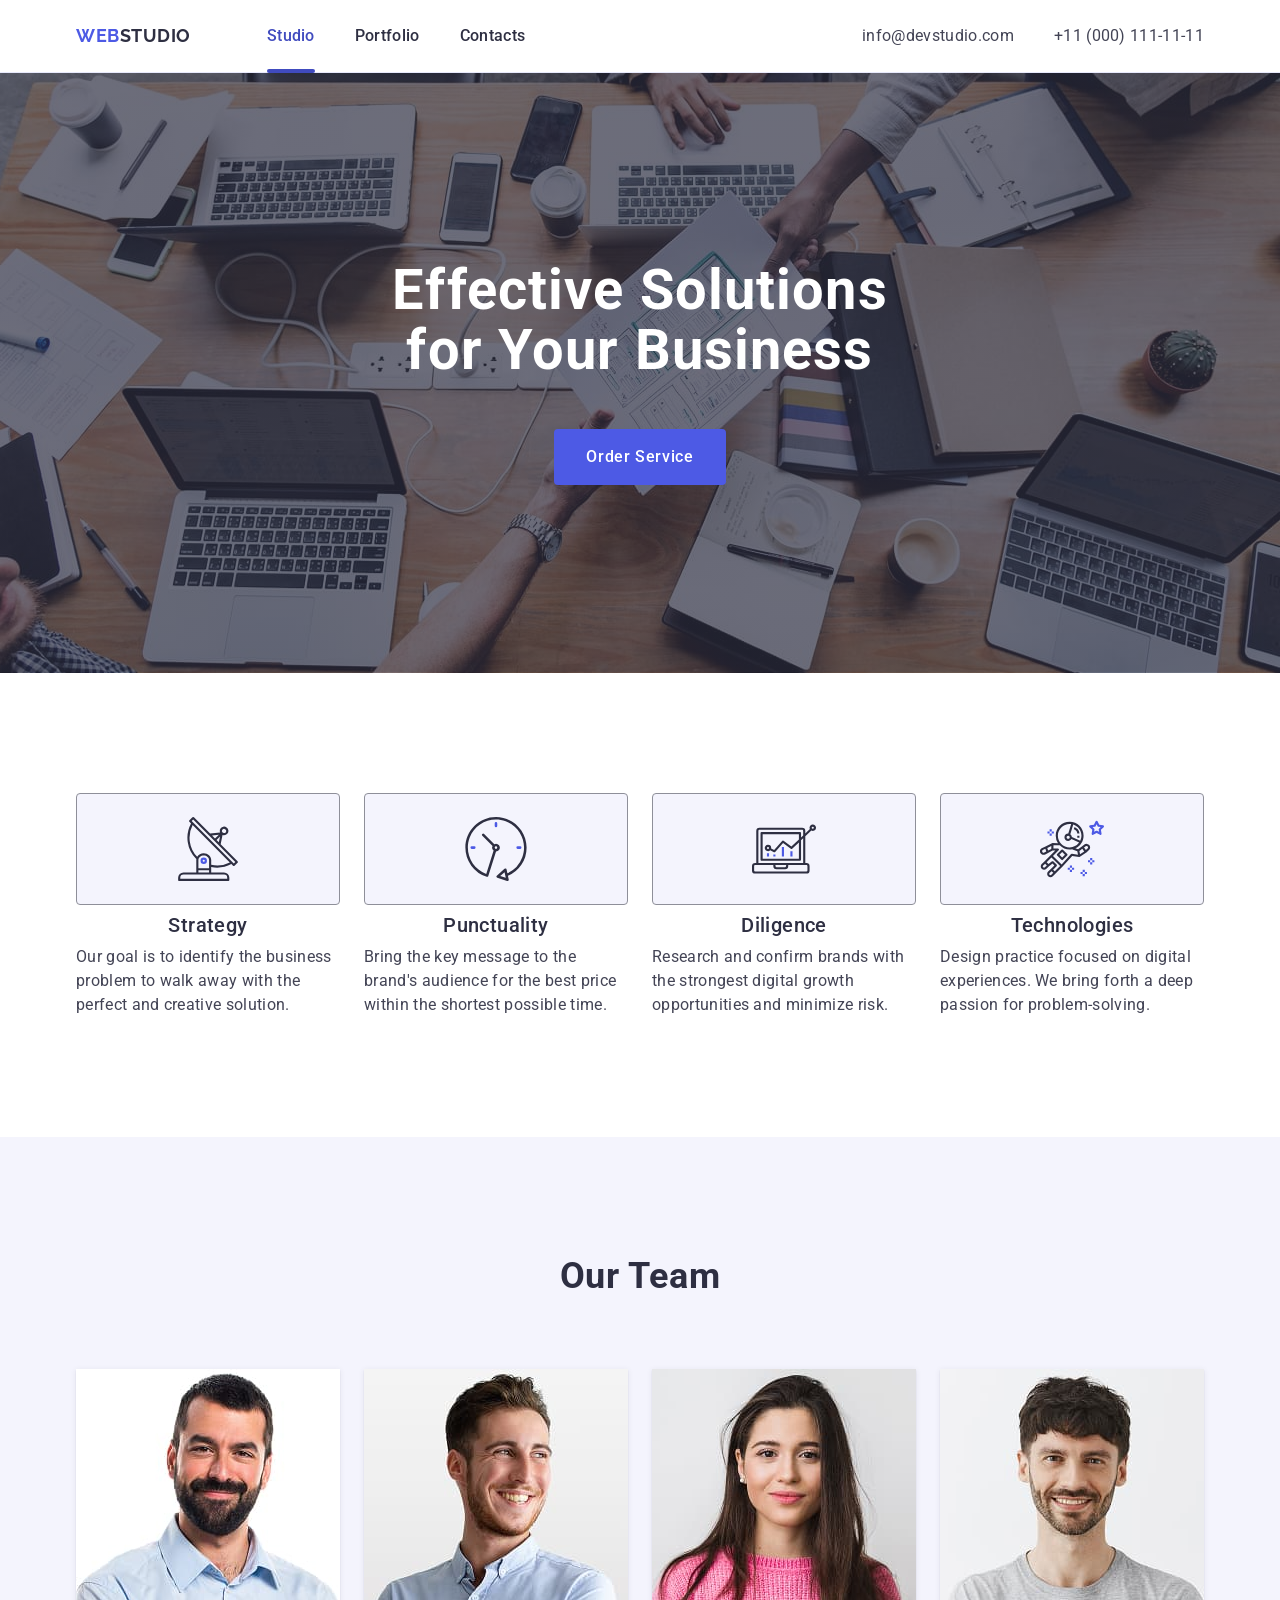
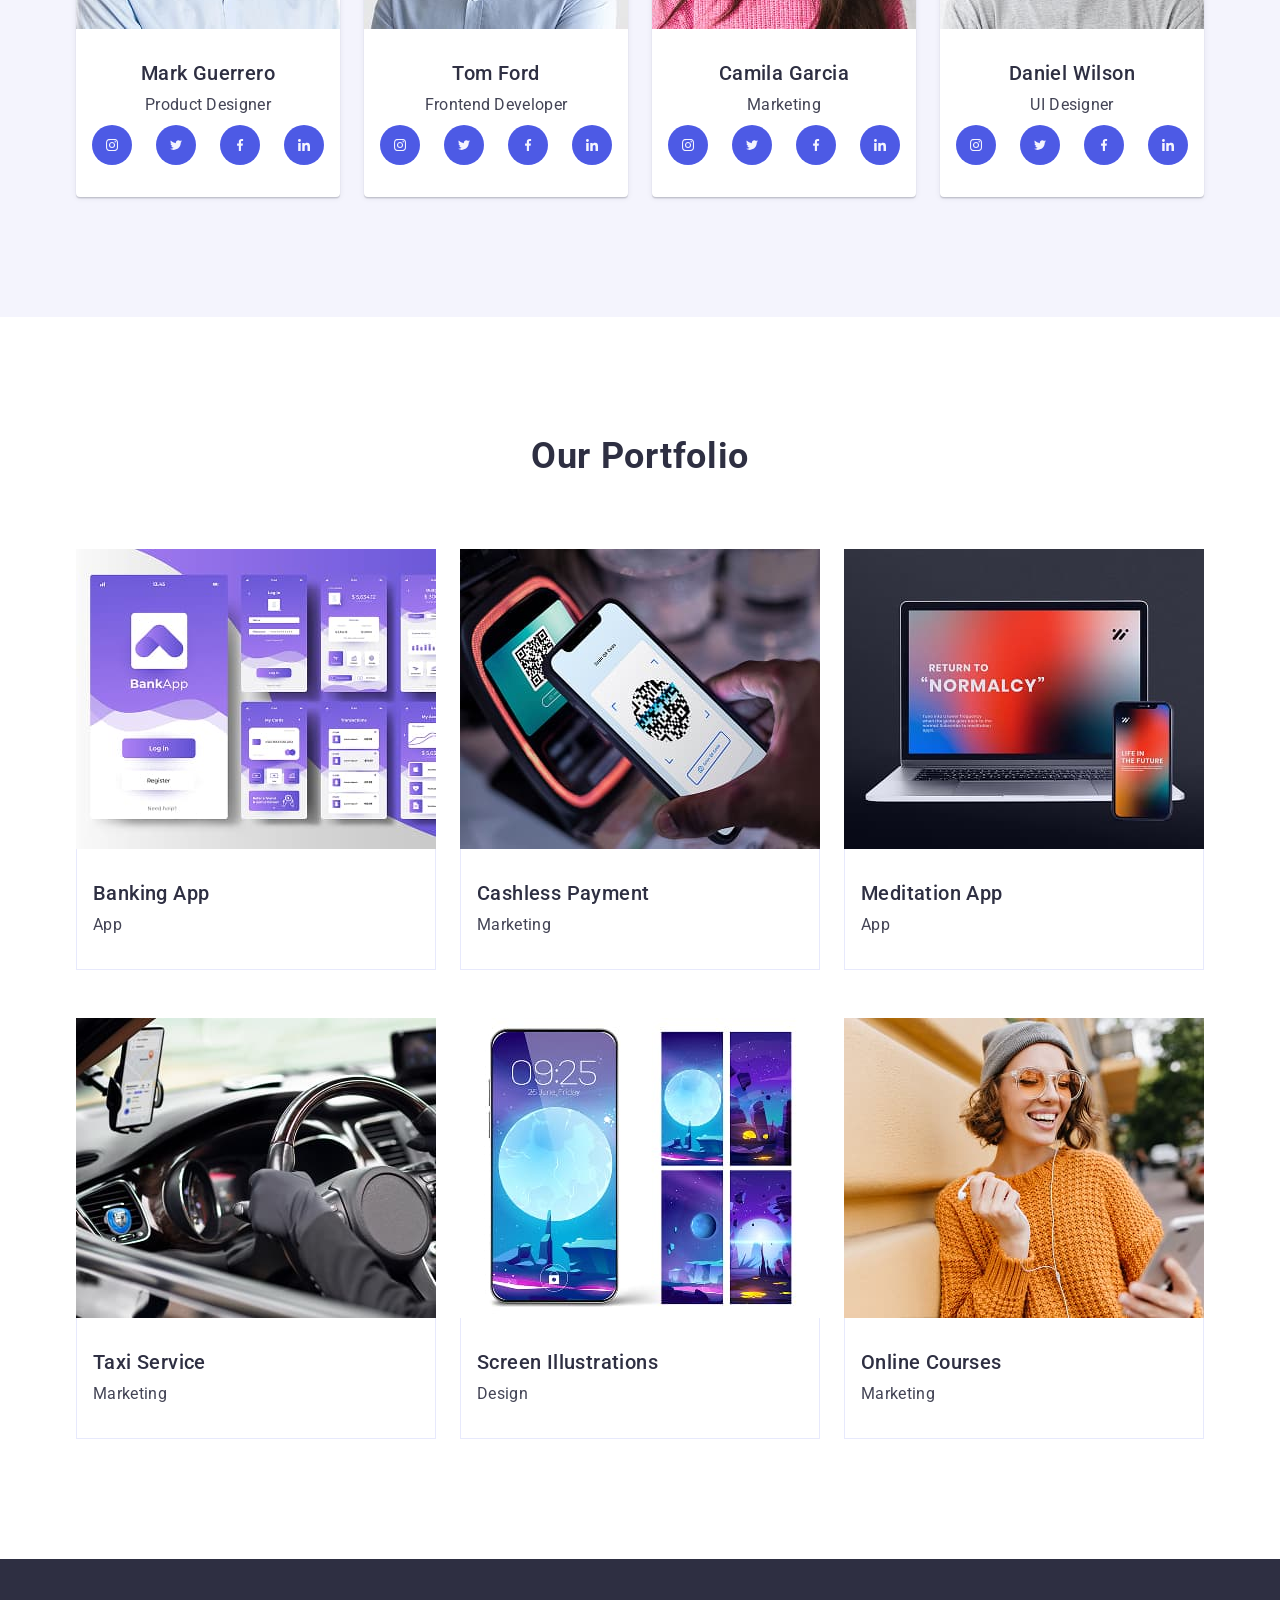
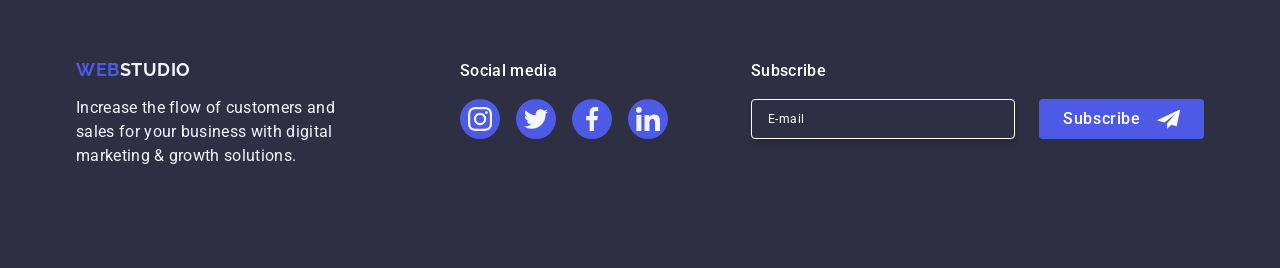
==== commit b75117ec: "Add adaptive images with retinization" ====
--- a/index.html
+++ b/index.html
@@ -120,7 +120,11 @@
           <ul class="team-list">
             <li class="team-item">
               <img
-                src="./images/member-1.jpg"
+                srcset="
+                  ./images/member-1-1x.jpg 1x,
+                  ./images/member-1-2x.jpg 2x
+                "
+                src="./images/member-1-1x.jpg"
                 alt="Mark Guerrero"
                 width="264"
               />
@@ -160,7 +164,15 @@
               </div>
             </li>
             <li class="team-item">
-              <img src="./images/member-2.jpg" alt="Tom Ford" width="264" />
+              <img
+                srcset="
+                  ./images/member-2-1x.jpg 1x,
+                  ./images/member-2-2x.jpg 2x
+                "
+                src="./images/member-2-1x.jpg"
+                alt="Tom Ford"
+                width="264"
+              />
               <div class="team-item-text-content">
                 <h3 class="team-item-title">Tom Ford</h3>
                 <p class="team-item-text">Frontend Developer</p>
@@ -198,7 +210,11 @@
             </li>
             <li class="team-item">
               <img
-                src="./images/member-3.jpg"
+                srcset="
+                  ./images/member-3-1x.jpg 1x,
+                  ./images/member-3-2x.jpg 2x
+                "
+                src="./images/member-3-1x.jpg"
                 alt="Camila Garcia"
                 width="264"
               />
@@ -239,7 +255,11 @@
             </li>
             <li class="team-item">
               <img
-                src="./images/member-4.jpg"
+                srcset="
+                  ./images/member-4-1x.jpg 1x,
+                  ./images/member-4-2x.jpg 2x
+                "
+                src="./images/member-4-1x.jpg"
                 alt="Daniel Wilson"
                 width="264"
               />
@@ -287,11 +307,27 @@
           <ul class="portfolio-list">
             <li class="portfolio-item">
               <div class="portfolio-image-wrapper">
-                <img
-                  src="./images/portfolio-1.jpg"
-                  alt="Presentation of Banking App layouts"
-                  width="360"
-                />
+                <picture>
+                  <source
+                    srcset="
+                      ./images/portfolio-1-1x.jpg 1x,
+                      ./images/portfolio-1-2x.jpg 2x
+                    "
+                    media="(min-width: 768px)"
+                  />
+                  <source
+                    srcset="
+                      ./images/portfolio-1-mob-1x.jpg 1x,
+                      ./images/portfolio-1-mob-2x.jpg 2x
+                    "
+                    media="(min-width: 320px)"
+                  />
+                  <img
+                    src="./images/portfolio-1-1x.jpg"
+                    alt="Scanning QR code for Cashless Payment"
+                    width="360"
+                  />
+                </picture>
                 <p class="portfolio-overlay-text">
                   14 Stylish and User-Friendly App Design Concepts · Task
                   Manager App · Calorie Tracker App · Exotic Fruit Ecommerce App
@@ -305,11 +341,27 @@
             </li>
             <li class="portfolio-item">
               <div class="portfolio-image-wrapper">
-                <img
-                  src="./images/portfolio-2.jpg"
-                  alt="Scanning QR code for Cashless Payment"
-                  width="360"
-                />
+                <picture>
+                  <source
+                    srcset="
+                      ./images/portfolio-2-1x.jpg 1x,
+                      ./images/portfolio-2-2x.jpg 2x
+                    "
+                    media="(min-width: 768px)"
+                  />
+                  <source
+                    srcset="
+                      ./images/portfolio-2-mob-1x.jpg 1x,
+                      ./images/portfolio-2-mob-2x.jpg 2x
+                    "
+                    media="(min-width: 320px)"
+                  />
+                  <img
+                    src="./images/portfolio-2-1x.jpg"
+                    alt="Scanning QR code for Cashless Payment"
+                    width="360"
+                  />
+                </picture>
                 <p class="portfolio-overlay-text">
                   14 Stylish and User-Friendly App Design Concepts · Task
                   Manager App · Calorie Tracker App · Exotic Fruit Ecommerce App
@@ -323,11 +375,27 @@
             </li>
             <li class="portfolio-item">
               <div class="portfolio-image-wrapper">
-                <img
-                  src="./images/portfolio-3.jpg"
-                  alt="Using gadgets for Meditation App"
-                  width="360"
-                />
+                <picture>
+                  <source
+                    srcset="
+                      ./images/portfolio-3-1x.jpg 1x,
+                      ./images/portfolio-3-2x.jpg 2x
+                    "
+                    media="(min-width: 768px)"
+                  />
+                  <source
+                    srcset="
+                      ./images/portfolio-3-mob-1x.jpg 1x,
+                      ./images/portfolio-3-mob-2x.jpg 2x
+                    "
+                    media="(min-width: 320px)"
+                  />
+                  <img
+                    src="./images/portfolio-3-1x.jpg"
+                    alt="Scanning QR code for Cashless Payment"
+                    width="360"
+                  />
+                </picture>
                 <p class="portfolio-overlay-text">
                   14 Stylish and User-Friendly App Design Concepts · Task
                   Manager App · Calorie Tracker App · Exotic Fruit Ecommerce App
@@ -341,11 +409,27 @@
             </li>
             <li class="portfolio-item">
               <div class="portfolio-image-wrapper">
-                <img
-                  src="./images/portfolio-4.jpg"
-                  alt="A nice car with a driver that using a smartphone app"
-                  width="360"
-                />
+                <picture>
+                  <source
+                    srcset="
+                      ./images/portfolio-4-1x.jpg 1x,
+                      ./images/portfolio-4-2x.jpg 2x
+                    "
+                    media="(min-width: 768px)"
+                  />
+                  <source
+                    srcset="
+                      ./images/portfolio-4-mob-1x.jpg 1x,
+                      ./images/portfolio-4-mob-2x.jpg 2x
+                    "
+                    media="(min-width: 320px)"
+                  />
+                  <img
+                    src="./images/portfolio-4-1x.jpg"
+                    alt="Scanning QR code for Cashless Payment"
+                    width="360"
+                  />
+                </picture>
                 <p class="portfolio-overlay-text">
                   14 Stylish and User-Friendly App Design Concepts · Task
                   Manager App · Calorie Tracker App · Exotic Fruit Ecommerce App
@@ -359,11 +443,27 @@
             </li>
             <li class="portfolio-item">
               <div class="portfolio-image-wrapper">
-                <img
-                  src="./images/portfolio-5.jpg"
-                  alt="A phone with a variety of beautiful screens"
-                  width="360"
-                />
+                <picture>
+                  <source
+                    srcset="
+                      ./images/portfolio-5-1x.jpg 1x,
+                      ./images/portfolio-5-2x.jpg 2x
+                    "
+                    media="(min-width: 768px)"
+                  />
+                  <source
+                    srcset="
+                      ./images/portfolio-5-mob-1x.jpg 1x,
+                      ./images/portfolio-5-mob-2x.jpg 2x
+                    "
+                    media="(min-width: 320px)"
+                  />
+                  <img
+                    src="./images/portfolio-5-1x.jpg"
+                    alt="Scanning QR code for Cashless Payment"
+                    width="360"
+                  />
+                </picture>
                 <p class="portfolio-overlay-text">
                   14 Stylish and User-Friendly App Design Concepts · Task
                   Manager App · Calorie Tracker App · Exotic Fruit Ecommerce App
@@ -377,11 +477,27 @@
             </li>
             <li class="portfolio-item">
               <div class="portfolio-image-wrapper">
-                <img
-                  src="./images/portfolio-6.jpg"
-                  alt="A woman that looks at a smartphone"
-                  width="360"
-                />
+                <picture>
+                  <source
+                    srcset="
+                      ./images/portfolio-6-1x.jpg 1x,
+                      ./images/portfolio-6-2x.jpg 2x
+                    "
+                    media="(min-width: 768px)"
+                  />
+                  <source
+                    srcset="
+                      ./images/portfolio-6-mob-1x.jpg 1x,
+                      ./images/portfolio-6-mob-2x.jpg 2x
+                    "
+                    media="(min-width: 320px)"
+                  />
+                  <img
+                    src="./images/portfolio-6-1x.jpg"
+                    alt="Scanning QR code for Cashless Payment"
+                    width="360"
+                  />
+                </picture>
                 <p class="portfolio-overlay-text">
                   14 Stylish and User-Friendly App Design Concepts · Task
                   Manager App · Calorie Tracker App · Exotic Fruit Ecommerce App
--- a/css/styles.css
+++ b/css/styles.css
@@ -58,15 +58,28 @@
 }
 
 .section {
-  padding-top: 120px;
-  padding-bottom: 120px;
+  padding-top: 96px;
+  padding-bottom: 96px;
 }
 
 .container {
-  max-width: 1158px;
+  max-width: 320px;
+  padding-left: 16px;
+  padding-right: 16px;
   margin: 0 auto;
-  padding-left: 15px;
-  padding-right: 15px;
+}
+
+.visually-hidden {
+  position: absolute;
+  width: 1px;
+  height: 1px;
+  margin: -1px;
+  border: 0;
+  padding: 0;
+  white-space: nowrap;
+  clip-path: inset(100%);
+  clip: rect(0 0 0 0);
+  overflow: hidden;
 }
 
 .logo {
@@ -78,6 +91,8 @@
   color: #4d5ae5;
   text-transform: uppercase;
 }
+
+/* #region HEADER */
 
 .header {
   border-bottom: 1px solid #e7e9fc;
@@ -163,31 +178,44 @@
 .address-link:focus {
   color: #404bbf;
 }
+/* #endregion HEADER */
+
+/* #region HERO */
 
 .hero-section {
   max-width: 1440px;
   background-color: #2e2f42;
-  padding-top: 188px;
-  padding-bottom: 188px;
+  padding-top: 72px;
+  padding-bottom: 72px;
   margin: 0 auto;
   background-image: linear-gradient(
       to bottom,
       rgba(46, 47, 66, 0.7),
       rgba(46, 47, 66, 0.7)
     ),
-    url("../images/people-office.jpg");
+    url("../images/hero-mob-1x.jpg");
   background-size: cover;
   background-position: center;
   background-repeat: no-repeat;
+
+  @media screen and (min-resolution: 2x),
+    screen and (-webkit-min-device-pixel-ratio: 2) {
+    background-image: linear-gradient(
+        to bottom,
+        rgba(46, 47, 66, 0.7),
+        rgba(46, 47, 66, 0.7)
+      ),
+      url("../images/hero-mob-2x.jpg");
+  }
 }
 
 .hero-title {
-  max-width: 496px;
-  margin-bottom: 48px;
+  max-width: 216px;
+  margin-bottom: 72px;
   margin-left: auto;
   margin-right: auto;
-  font-size: 56px;
-  line-height: 1.07;
+  font-size: 36px;
+  line-height: 1.11;
   letter-spacing: 0.02em;
   color: #fff;
   text-align: center;
@@ -218,40 +246,31 @@
 .hero-button:focus {
   background-color: #404bbf;
 }
-
-.visually-hidden {
-  position: absolute;
-  width: 1px;
-  height: 1px;
-  margin: -1px;
-  border: 0;
-  padding: 0;
-  white-space: nowrap;
-  clip-path: inset(100%);
-  clip: rect(0 0 0 0);
-  overflow: hidden;
-}
-
+/* #endregion HERO */
+
+/* #region FEATURES */
 .features-list {
   display: flex;
-  gap: 24px;
+  flex-wrap: wrap;
+  row-gap: 72px;
 }
 
 .features-item {
-  width: calc((100% - 72px) / 4);
-  /* width: calc((100% - 3 * 24px) / 4); */
+  width: 100%;
+}
+
+.features-item-title {
+  font-weight: 700;
+  font-size: 36px;
+  text-align: center;
+}
+
+.features-item-text {
+  font-weight: 500;
 }
 
 .features-item-icon-wrapper {
-  display: flex;
-  justify-content: center;
-  align-items: center;
-  width: 264px;
-  height: 112px;
-  margin-bottom: 8px;
-  background-color: #f4f4fd;
-  border: 1px solid #8e8f99;
-  border-radius: 4px;
+  display: none;
 }
 
 .features-item-icon {
@@ -262,10 +281,17 @@
 .features-item-title {
   margin-bottom: 8px;
 }
+/* #endregion FEATURES */
+
+/* #region TEAM */
 
 .team-section {
   background-color: #f4f4fd;
 }
+.team-section .container {
+  padding-left: 32px;
+  padding-right: 32px;
+}
 
 .team-title {
   margin-bottom: 72px;
@@ -273,11 +299,12 @@
 
 .team-list {
   display: flex;
+  flex-direction: column;
   gap: 24px;
 }
 
 .team-item {
-  width: calc((100% - 72px) / 4);
+  width: 100%;
   background-color: #fff;
   border-radius: 0px 0px 4px 4px;
   box-shadow: 0 2px 1px 0 rgba(46, 47, 66, 0.08),
@@ -329,6 +356,9 @@
   height: 12px;
   fill: #f4f4fd;
 }
+/* #endregion TEAM */
+
+/* #region PORTFOLIO */
 
 .portfolio-title {
   margin-bottom: 72px;
@@ -342,7 +372,7 @@
 }
 
 .portfolio-item {
-  width: calc((100% - 48px) / 3);
+  width: 100%;
   transition: box-shadow 250ms cubic-bezier(0.4, 0, 0.2, 1);
 }
 
@@ -384,26 +414,24 @@
   margin-bottom: 8px;
 }
 
-/* ----- FOOTER ----- */
+/* #endregion PORTFOLIO */
+
+/* #region FOOTER */
 
 .footer {
-  padding-top: 100px;
-  padding-bottom: 100px;
+  padding-top: 96px;
+  padding-bottom: 96px;
   background-color: #2e2f42;
 }
 
 .footer > .container {
   display: flex;
-}
-
-.footer-left-side-wrapper {
-  display: flex;
-  align-items: baseline;
-}
-
-.footer-info {
-  margin-right: 120px;
-}
+  flex-wrap: wrap;
+  justify-content: center;
+  gap: 72px;
+  text-align: center;
+}
+
 .footer .logo-accent {
   color: #f4f4fd;
 }
@@ -417,11 +445,13 @@
   max-width: 264px;
   font-size: 16px;
   line-height: 1.5;
+  text-align: left;
   color: #f4f4fd;
 }
 
 .footer-social {
   width: 208px;
+  margin: 0 auto;
 }
 
 .footer-social-text {
@@ -465,10 +495,8 @@
   fill: #f4f4fd;
 }
 
-/* ----- FOOTER FORM ----- */
-
 .footer-form-wrapper {
-  margin-left: auto;
+  margin: 0 auto;
 }
 
 .footer-form-description {
@@ -479,12 +507,13 @@
 
 .footer-form {
   display: flex;
-  gap: 24px;
+  flex-wrap: wrap;
+  justify-content: center;
+  gap: 16px;
 }
 
 .footer-form-input {
-  width: 264px;
-  max-width: 400px;
+  width: 288px;
   height: 40px;
   padding-left: 16px;
   background-color: transparent;
@@ -509,7 +538,8 @@
   display: flex;
   justify-content: center;
   align-items: center;
-  min-width: 165px;
+  margin: 0 auto;
+  width: 165px;
   height: 40px;
   padding: 8px 24px;
   background-color: #4d5ae5;
@@ -526,8 +556,213 @@
 .footer-form-button:focus {
   background-color: #31d0aa;
 }
-
-/* ----- MODAL ----- */
+/* #endregion FOOTER */
+
+@media screen and (min-width: 768px) {
+  .container {
+    max-width: 768px;
+  }
+
+  .hero-section {
+    padding-top: 112px;
+    padding-bottom: 112px;
+    background-image: linear-gradient(
+        to bottom,
+        rgba(46, 47, 66, 0.7),
+        rgba(46, 47, 66, 0.7)
+      ),
+      url("../images/hero-tab-1x.jpg");
+
+    @media screen and (min-resolution: 2x),
+      screen and (-webkit-min-device-pixel-ratio: 2) {
+      background-image: linear-gradient(
+          to bottom,
+          rgba(46, 47, 66, 0.7),
+          rgba(46, 47, 66, 0.7)
+        ),
+        url("../images/hero-tab-2x.jpg");
+    }
+  }
+
+  .hero-title {
+    max-width: 496px;
+    margin-bottom: 36px;
+    font-size: 56px;
+    line-height: 1.07;
+    letter-spacing: 0.02em;
+  }
+
+  .features-list {
+    column-gap: 24px;
+  }
+
+  .features-item {
+    width: calc((100% - 24px) / 2);
+  }
+
+  .team-section > .container {
+    padding-left: 108px;
+    padding-right: 108px;
+  }
+
+  .team-list {
+    flex-direction: row;
+    flex-wrap: wrap;
+    row-gap: 64px;
+  }
+
+  .team-item {
+    width: calc((100% - 24px) / 2);
+  }
+
+  .portfolio-list {
+    row-gap: 72px;
+  }
+
+  .portfolio-item {
+    width: calc((100% - 24px) / 2);
+    transition: box-shadow 250ms cubic-bezier(0.4, 0, 0.2, 1);
+  }
+
+  .portfolio-item:hover {
+    box-shadow: 0px 1px 6px rgba(46, 47, 66, 0.08),
+      0px 1px 1px rgba(46, 47, 66, 0.16), 0px 2px 1px rgba(46, 47, 66, 0.08);
+  }
+
+  .footer > .container {
+    padding-left: 108px;
+    padding-right: 108px;
+    justify-content: flex-start;
+    column-gap: 24px;
+    text-align: left;
+  }
+
+  .footer-social {
+    width: 208px;
+    margin: 0;
+  }
+
+  .footer-form-wrapper {
+    margin: 0;
+  }
+
+  .footer-form {
+    gap: 24px;
+  }
+
+  .footer-form-input {
+    width: 264px;
+  }
+}
+
+@media screen and (min-width: 1158px) {
+  .section {
+    padding-top: 120px;
+    padding-bottom: 120px;
+  }
+
+  .container {
+    max-width: 1158px;
+    padding-left: 15px;
+    padding-right: 15px;
+  }
+
+  .hero-section {
+    padding-top: 188px;
+    padding-bottom: 188px;
+    background-image: linear-gradient(
+        to bottom,
+        rgba(46, 47, 66, 0.7),
+        rgba(46, 47, 66, 0.7)
+      ),
+      url("../images/hero-desk-1x.jpg");
+
+    @media screen and (min-resolution: 2x),
+      screen and (-webkit-min-device-pixel-ratio: 2) {
+      background-image: linear-gradient(
+          to bottom,
+          rgba(46, 47, 66, 0.7),
+          rgba(46, 47, 66, 0.7)
+        ),
+        url("../images/hero-desk-2x.jpg");
+    }
+  }
+
+  .hero-title {
+    margin-bottom: 48px;
+  }
+
+  .features-item {
+    width: calc((100% - 72px) / 4);
+    /* width: calc((100% - 3 * 24px) / 4); */
+  }
+
+  .features-item-title {
+    font-weight: 500;
+    font-size: 20px;
+  }
+
+  .features-item-text {
+    font-weight: 400;
+  }
+
+  .features-item-icon-wrapper {
+    display: flex;
+    justify-content: center;
+    align-items: center;
+    width: 264px;
+    height: 112px;
+    margin-bottom: 8px;
+    background-color: #f4f4fd;
+    border: 1px solid #8e8f99;
+    border-radius: 4px;
+  }
+
+  .team-section .container {
+    padding-left: 15px;
+    padding-right: 15px;
+  }
+
+  .team-item {
+    width: calc((100% - 72px) / 4);
+  }
+
+  .portfolio-list {
+    row-gap: 48px;
+  }
+
+  .portfolio-item {
+    width: calc((100% - 48px) / 3);
+    transition: box-shadow 250ms cubic-bezier(0.4, 0, 0.2, 1);
+  }
+
+  .portfolio-item:hover {
+    box-shadow: 0px 1px 6px rgba(46, 47, 66, 0.08),
+      0px 1px 1px rgba(46, 47, 66, 0.16), 0px 2px 1px rgba(46, 47, 66, 0.08);
+  }
+
+  .footer {
+    padding-top: 100px;
+    padding-bottom: 100px;
+    background-color: #2e2f42;
+  }
+
+  .footer > .container {
+    padding-left: 15px;
+    padding-right: 15px;
+    gap: 0;
+  }
+
+  .footer-info {
+    margin-right: 120px;
+  }
+
+  .footer-form-wrapper {
+    margin-left: auto;
+  }
+}
+
+/* #region MODAL */
 
 .modal-overlay {
   position: fixed;
@@ -745,3 +980,4 @@
   border: none;
   fill: #f4f4fd;
 }
+/* #endregion MODAL */
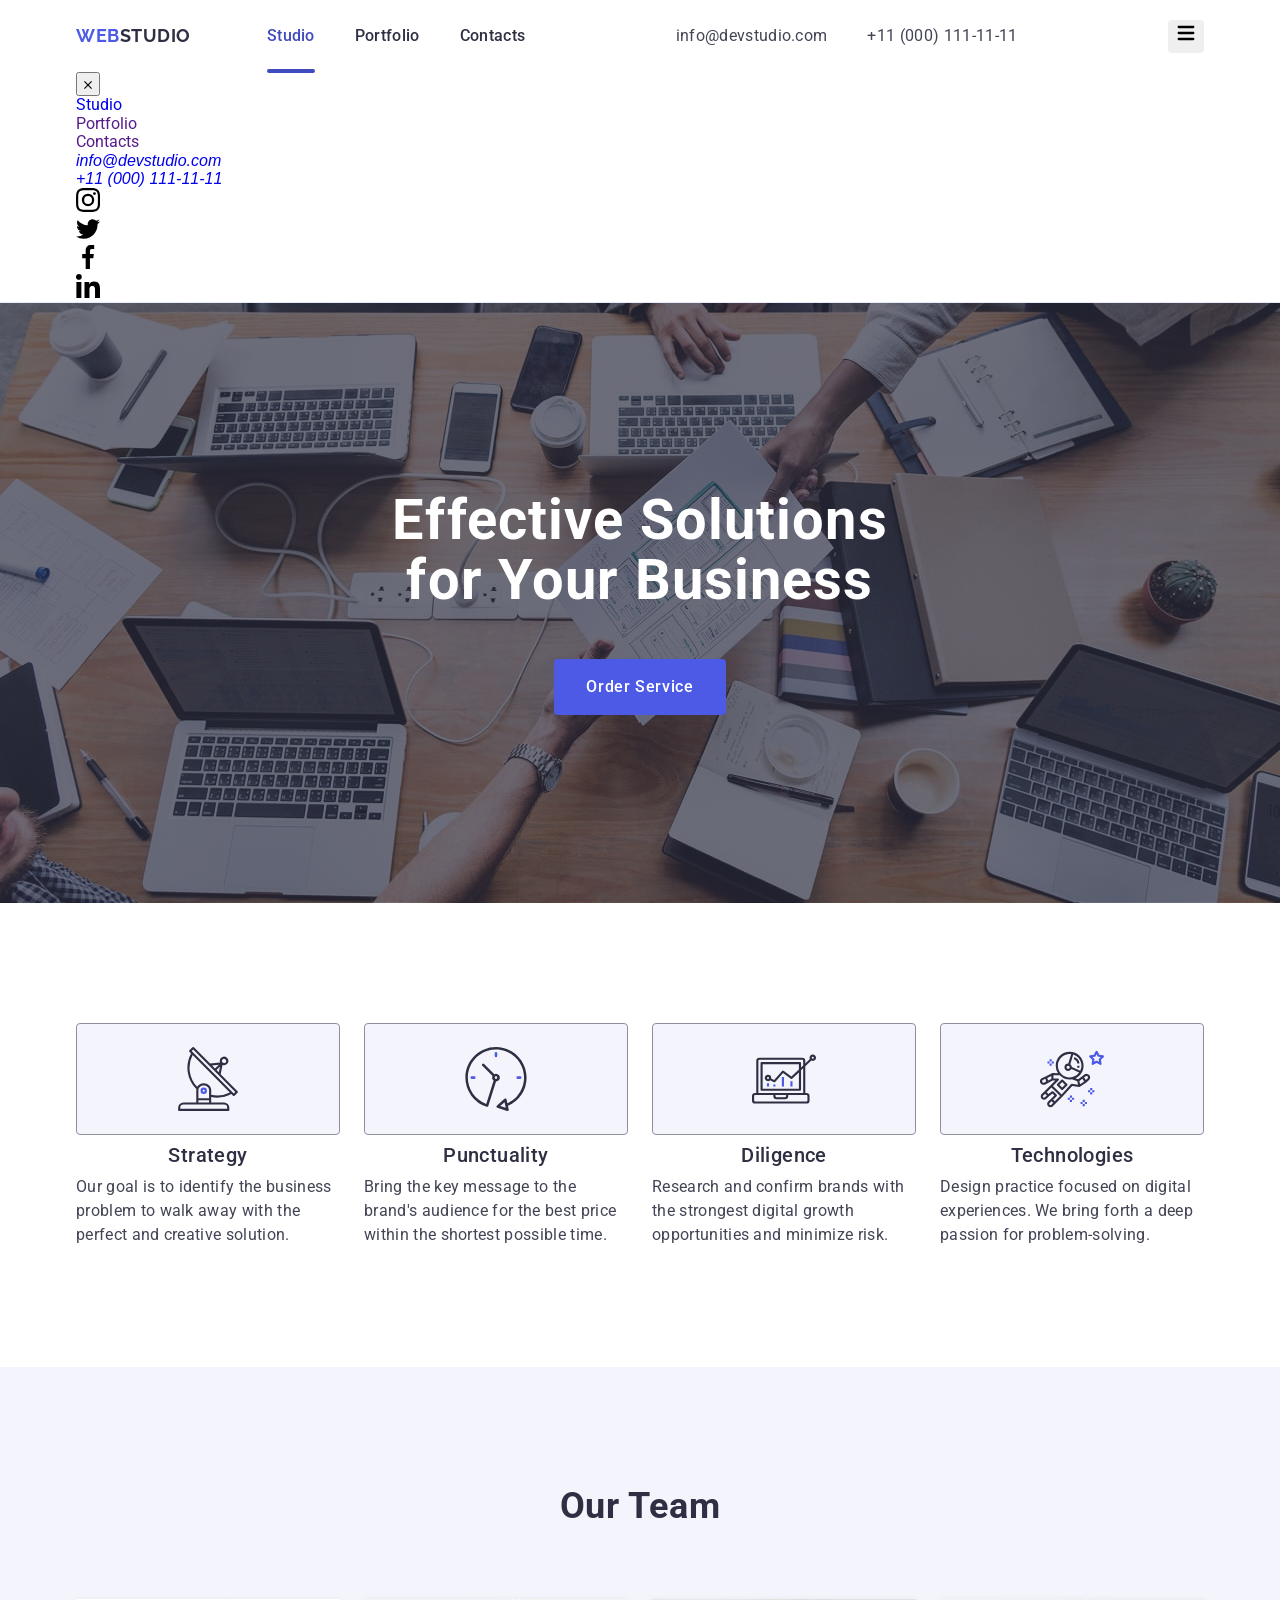
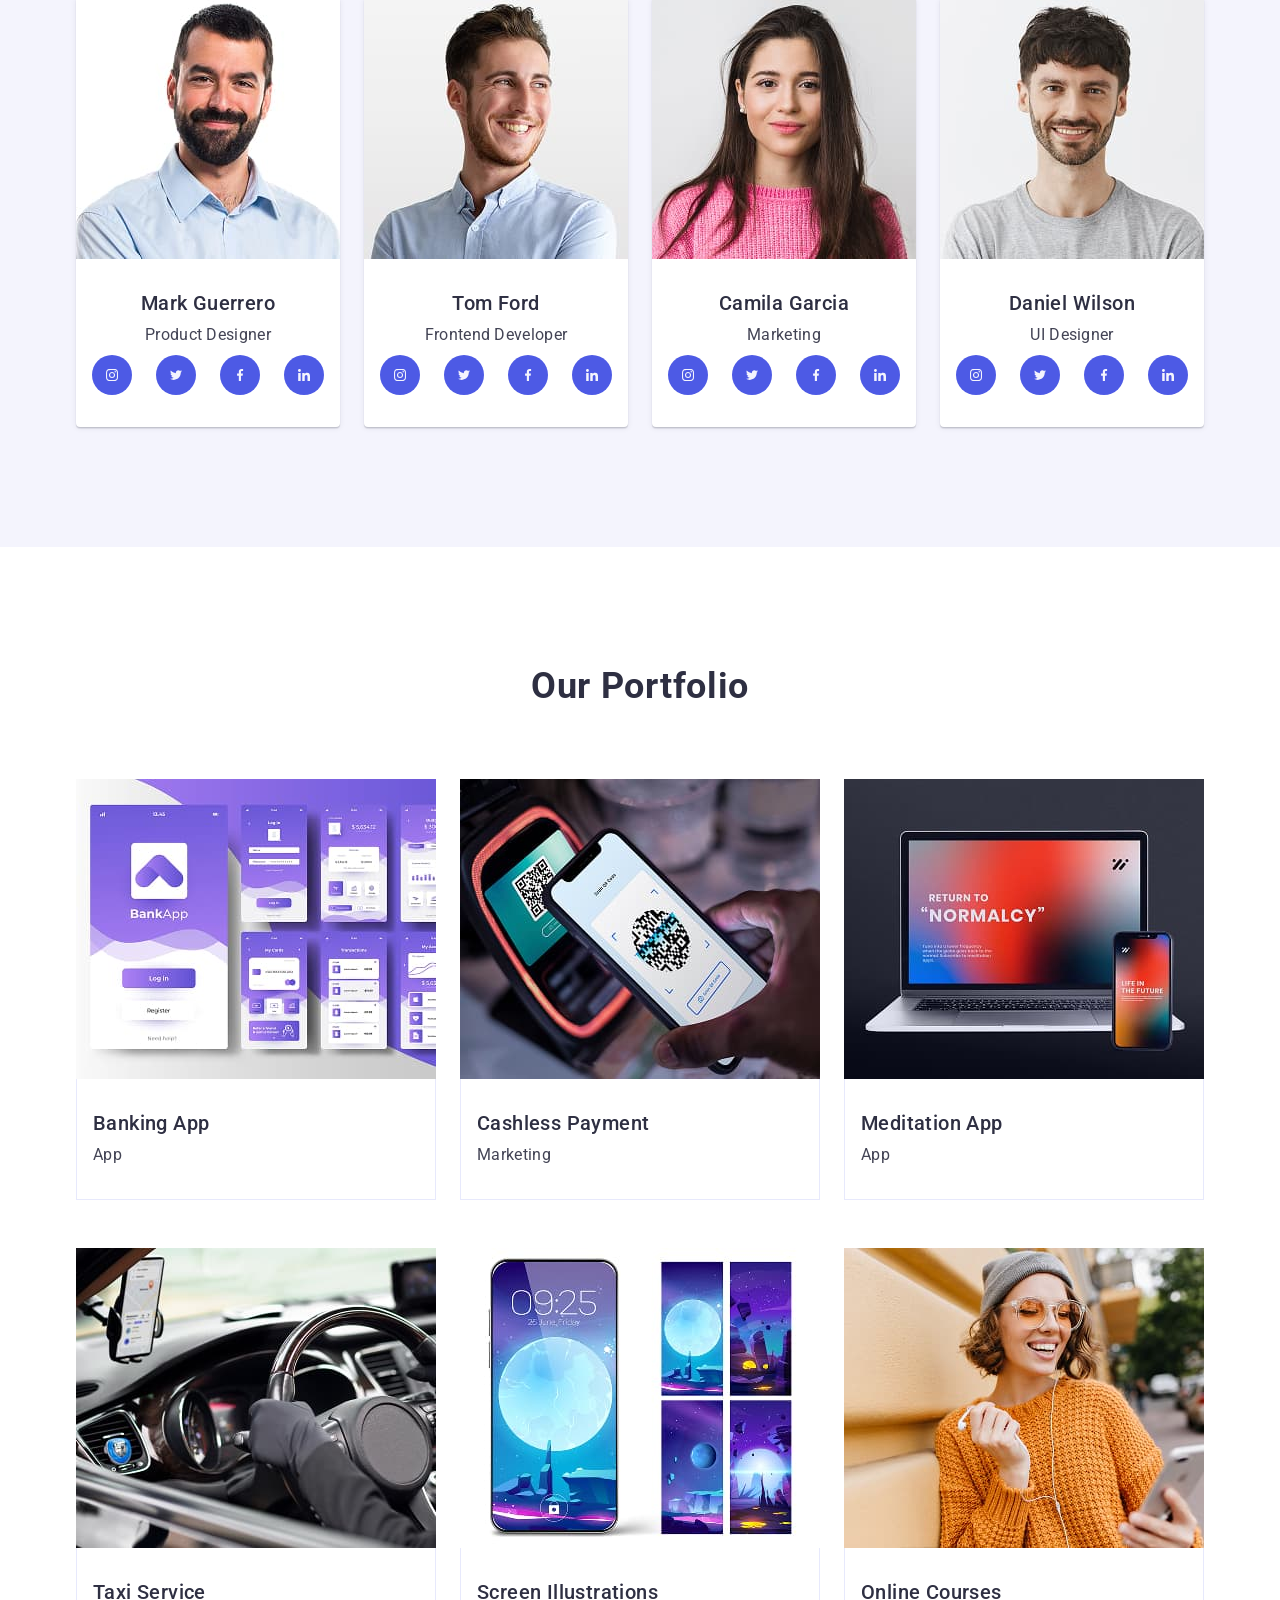
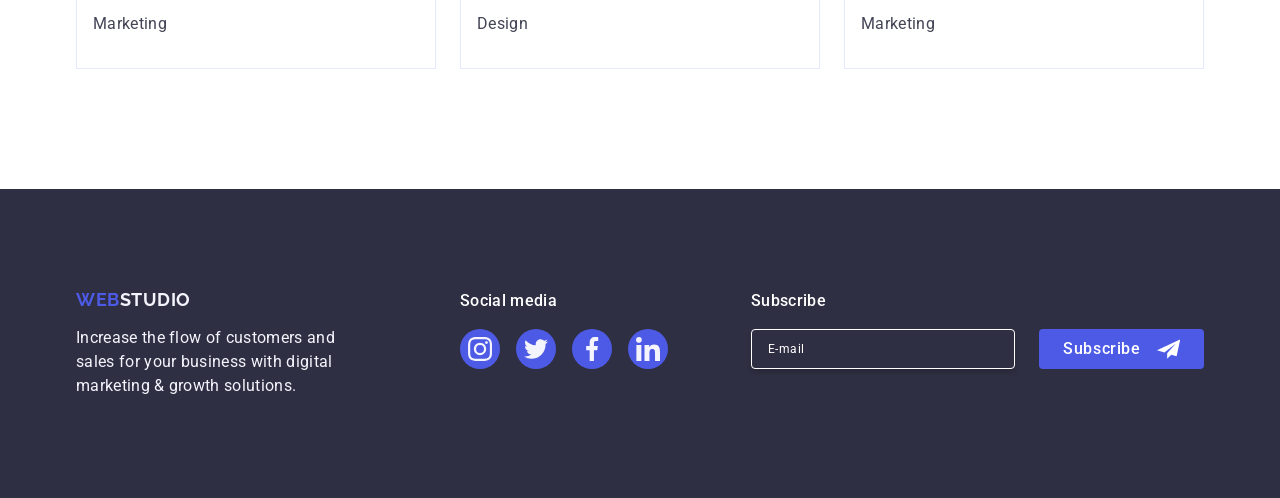
==== commit 9e3acc29: "Add the markup of mob-menu" ====
--- a/index.html
+++ b/index.html
@@ -9,7 +9,7 @@
       href="https://fonts.googleapis.com/css2?family=Roboto:wght@400;500;700&display=swap&family=Raleway:wght@700&display=swap"
       rel="stylesheet"
     />
-    <title>Homework-5</title>
+    <title>Homework-6</title>
     <link
       rel="stylesheet"
       href="https://cdnjs.cloudflare.com/ajax/libs/modern-normalize/3.0.1/modern-normalize.min.css"
@@ -48,6 +48,81 @@
             </li>
           </ul>
         </address>
+        <button class="button mob-menu-open-btn" type="button">
+          <svg class="mob-menu-open-icon" width="24" height="24">
+            <use href="./images/icons.svg#icon-mob-menu"></use>
+          </svg>
+        </button>
+      </div>
+      <div class="mob-menu is-open">
+        <div class="container mob-menu-container">
+          <button class="mob-menu-close-btn" type="button">
+            <svg class="mob-menu-close-icon" width="8" height="8">
+              <use href="./images/icons.svg#icon-close-cross"></use>
+            </svg>
+          </button>
+          <nav class="mob-menu-nav">
+            <ul class="mob-menu-nav-list">
+              <li class="mob-menu-nav-item">
+                <a class="mob-menu-nav-link" href="./index.html">Studio</a>
+              </li>
+              <li class="mob-menu-nav-item">
+                <a class="mob-menu-nav-link" href="">Portfolio</a>
+              </li>
+              <li class="mob-menu-nav-item">
+                <a class="mob-menu-nav-link" href="">Contacts</a>
+              </li>
+            </ul>
+          </nav>
+          <address class="mob-menu-address">
+            <ul class="mob-menu-address-list">
+              <li class="mob-menu-address-item">
+                <a
+                  class="mob-menu-address-link"
+                  href="mailto:info@devstudio.com"
+                  >info@devstudio.com</a
+                >
+              </li>
+              <li class="mob-menu-address-item">
+                <a class="mob-menu-address-link" href="tel:+110001111111"
+                  >+11 (000) 111-11-11</a
+                >
+              </li>
+            </ul>
+          </address>
+          <div class="mob-menu-social">
+            <ul class="mob-menu-social-list">
+              <li class="mob-menu-social-item">
+                <a class="mob-menu-social-link" href="">
+                  <svg class="mob-menu-social-icon" width="24" height="24">
+                    <use href="./images/icons.svg#icon-instagram"></use>
+                  </svg>
+                </a>
+              </li>
+              <li class="mob-menu-social-item">
+                <a class="mob-menu-social-link" href="">
+                  <svg class="mob-menu-social-icon" width="24" height="24">
+                    <use href="./images/icons.svg#icon-twitter"></use>
+                  </svg>
+                </a>
+              </li>
+              <li class="mob-menu-social-item">
+                <a class="mob-menu-social-link" href="">
+                  <svg class="mob-menu-social-icon" width="24" height="24">
+                    <use href="./images/icons.svg#icon-facebook"></use>
+                  </svg>
+                </a>
+              </li>
+              <li class="mob-menu-social-item">
+                <a class="mob-menu-social-link" href="">
+                  <svg class="mob-menu-social-icon" width="24" height="24">
+                    <use href="./images/icons.svg#icon-linkedin"></use>
+                  </svg>
+                </a>
+              </li>
+            </ul>
+          </div>
+        </div>
       </div>
     </header>
     <main>
@@ -134,28 +209,28 @@
                 <ul class="team-social-list">
                   <li class="team-social-item">
                     <a class="team-social-link" href="">
-                      <svg class="team-social-icon" width="16" height="16">
+                      <svg class="team-social-icon" width="12" height="12">
                         <use href="./images/icons.svg#icon-instagram"></use>
                       </svg>
                     </a>
                   </li>
                   <li class="team-social-item">
                     <a class="team-social-link" href="">
-                      <svg class="team-social-icon" width="16" height="16">
+                      <svg class="team-social-icon" width="12" height="12">
                         <use href="./images/icons.svg#icon-twitter"></use>
                       </svg>
                     </a>
                   </li>
                   <li class="team-social-item">
                     <a class="team-social-link" href="">
-                      <svg class="team-social-icon" width="16" height="16">
+                      <svg class="team-social-icon" width="12" height="12">
                         <use href="./images/icons.svg#icon-facebook"></use>
                       </svg>
                     </a>
                   </li>
                   <li class="team-social-item">
                     <a class="team-social-link" href="">
-                      <svg class="team-social-icon" width="16" height="16">
+                      <svg class="team-social-icon" width="12" height="12">
                         <use href="./images/icons.svg#icon-linkedin"></use>
                       </svg>
                     </a>
@@ -179,28 +254,28 @@
                 <ul class="team-social-list">
                   <li class="team-social-item">
                     <a class="team-social-link" href="">
-                      <svg class="team-social-icon" width="16" height="16">
+                      <svg class="team-social-icon" width="12" height="12">
                         <use href="./images/icons.svg#icon-instagram"></use>
                       </svg>
                     </a>
                   </li>
                   <li class="team-social-item">
                     <a class="team-social-link" href="">
-                      <svg class="team-social-icon" width="16" height="16">
+                      <svg class="team-social-icon" width="12" height="12">
                         <use href="./images/icons.svg#icon-twitter"></use>
                       </svg>
                     </a>
                   </li>
                   <li class="team-social-item">
                     <a class="team-social-link" href="">
-                      <svg class="team-social-icon" width="16" height="16">
+                      <svg class="team-social-icon" width="12" height="12">
                         <use href="./images/icons.svg#icon-facebook"></use>
                       </svg>
                     </a>
                   </li>
                   <li class="team-social-item">
                     <a class="team-social-link" href="">
-                      <svg class="team-social-icon" width="16" height="16">
+                      <svg class="team-social-icon" width="12" height="12">
                         <use href="./images/icons.svg#icon-linkedin"></use>
                       </svg>
                     </a>
@@ -224,28 +299,28 @@
                 <ul class="team-social-list">
                   <li class="team-social-item">
                     <a class="team-social-link" href="">
-                      <svg class="team-social-icon" width="16" height="16">
+                      <svg class="team-social-icon" width="12" height="12">
                         <use href="./images/icons.svg#icon-instagram"></use>
                       </svg>
                     </a>
                   </li>
                   <li class="team-social-item">
                     <a class="team-social-link" href="">
-                      <svg class="team-social-icon" width="16" height="16">
+                      <svg class="team-social-icon" width="12" height="12">
                         <use href="./images/icons.svg#icon-twitter"></use>
                       </svg>
                     </a>
                   </li>
                   <li class="team-social-item">
                     <a class="team-social-link" href="">
-                      <svg class="team-social-icon" width="16" height="16">
+                      <svg class="team-social-icon" width="12" height="12">
                         <use href="./images/icons.svg#icon-facebook"></use>
                       </svg>
                     </a>
                   </li>
                   <li class="team-social-item">
                     <a class="team-social-link" href="">
-                      <svg class="team-social-icon" width="16" height="16">
+                      <svg class="team-social-icon" width="12" height="12">
                         <use href="./images/icons.svg#icon-linkedin"></use>
                       </svg>
                     </a>
@@ -269,28 +344,28 @@
                 <ul class="team-social-list">
                   <li class="team-social-item">
                     <a class="team-social-link" href="">
-                      <svg class="team-social-icon" width="16" height="16">
+                      <svg class="team-social-icon" width="12" height="12">
                         <use href="./images/icons.svg#icon-instagram"></use>
                       </svg>
                     </a>
                   </li>
                   <li class="team-social-item">
                     <a class="team-social-link" href="">
-                      <svg class="team-social-icon" width="16" height="16">
+                      <svg class="team-social-icon" width="12" height="12">
                         <use href="./images/icons.svg#icon-twitter"></use>
                       </svg>
                     </a>
                   </li>
                   <li class="team-social-item">
                     <a class="team-social-link" href="">
-                      <svg class="team-social-icon" width="16" height="16">
+                      <svg class="team-social-icon" width="12" height="12">
                         <use href="./images/icons.svg#icon-facebook"></use>
                       </svg>
                     </a>
                   </li>
                   <li class="team-social-item">
                     <a class="team-social-link" href="">
-                      <svg class="team-social-icon" width="16" height="16">
+                      <svg class="team-social-icon" width="12" height="12">
                         <use href="./images/icons.svg#icon-linkedin"></use>
                       </svg>
                     </a>
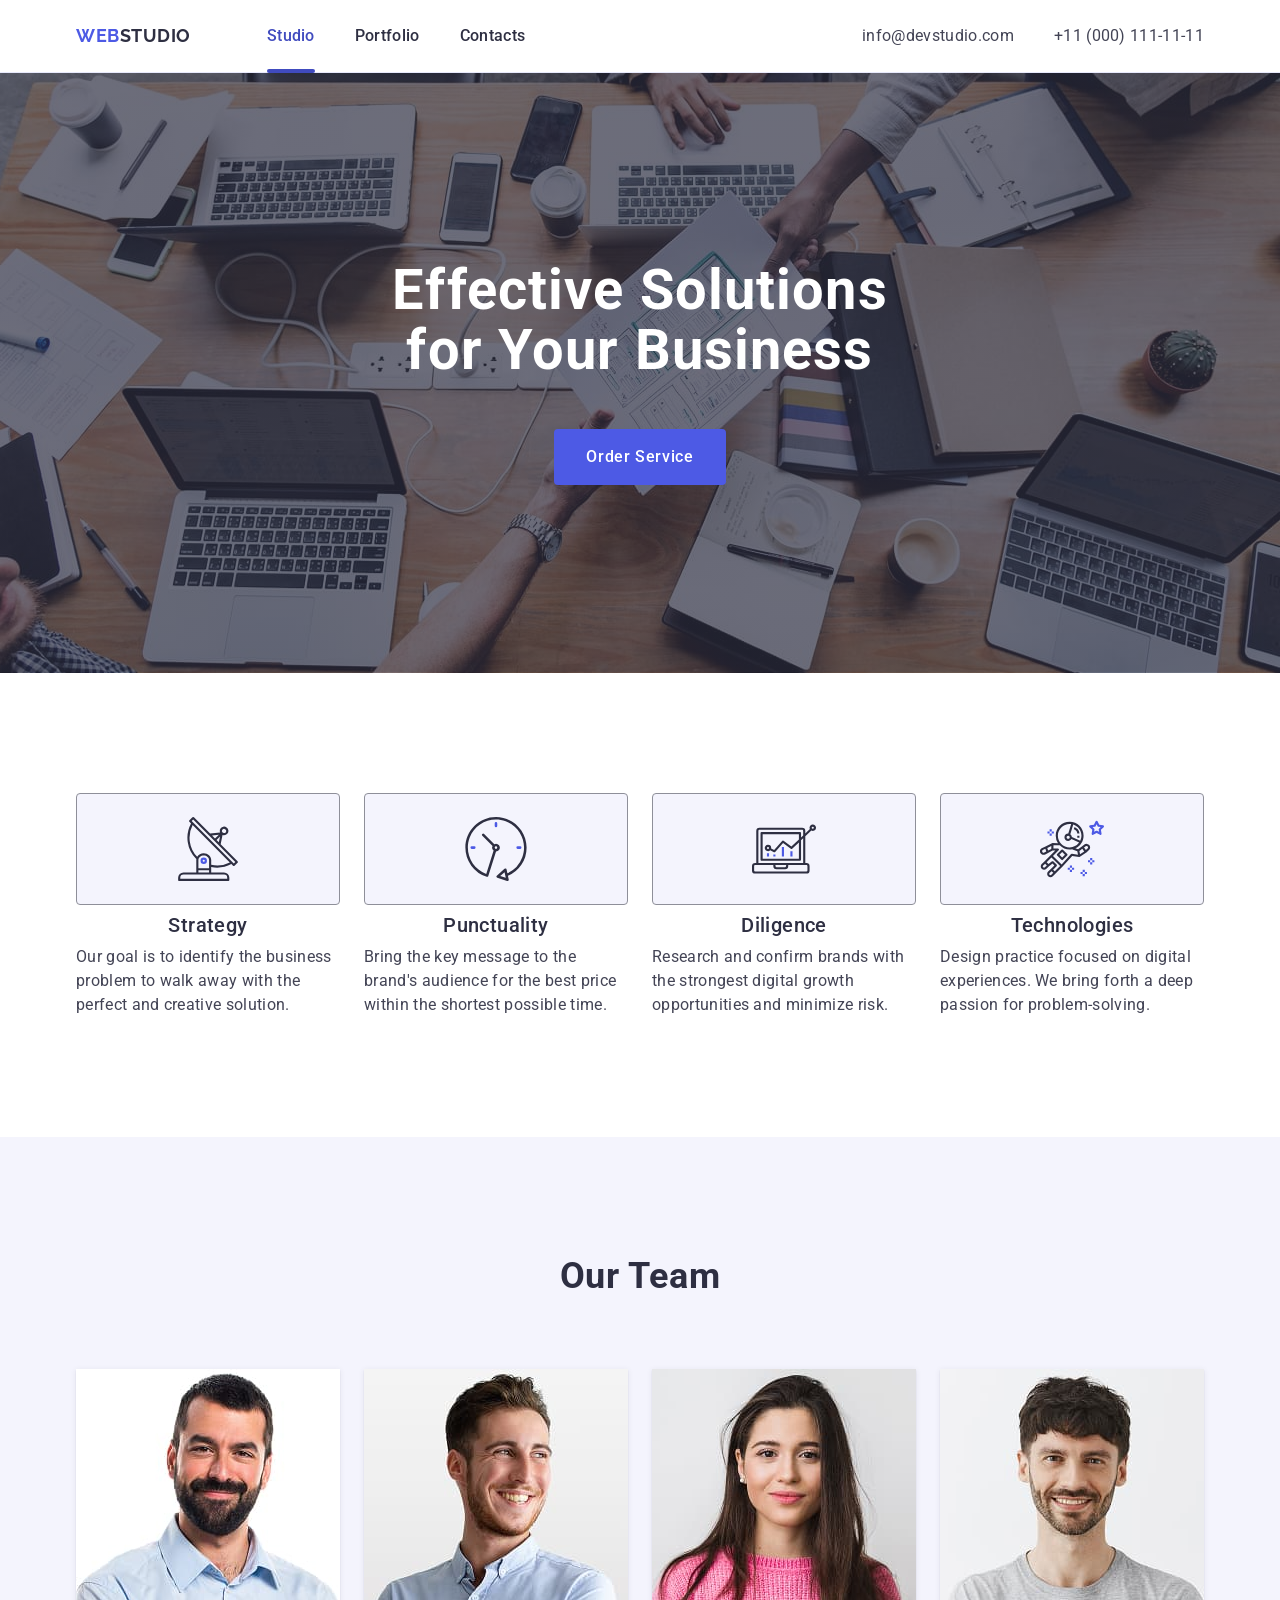
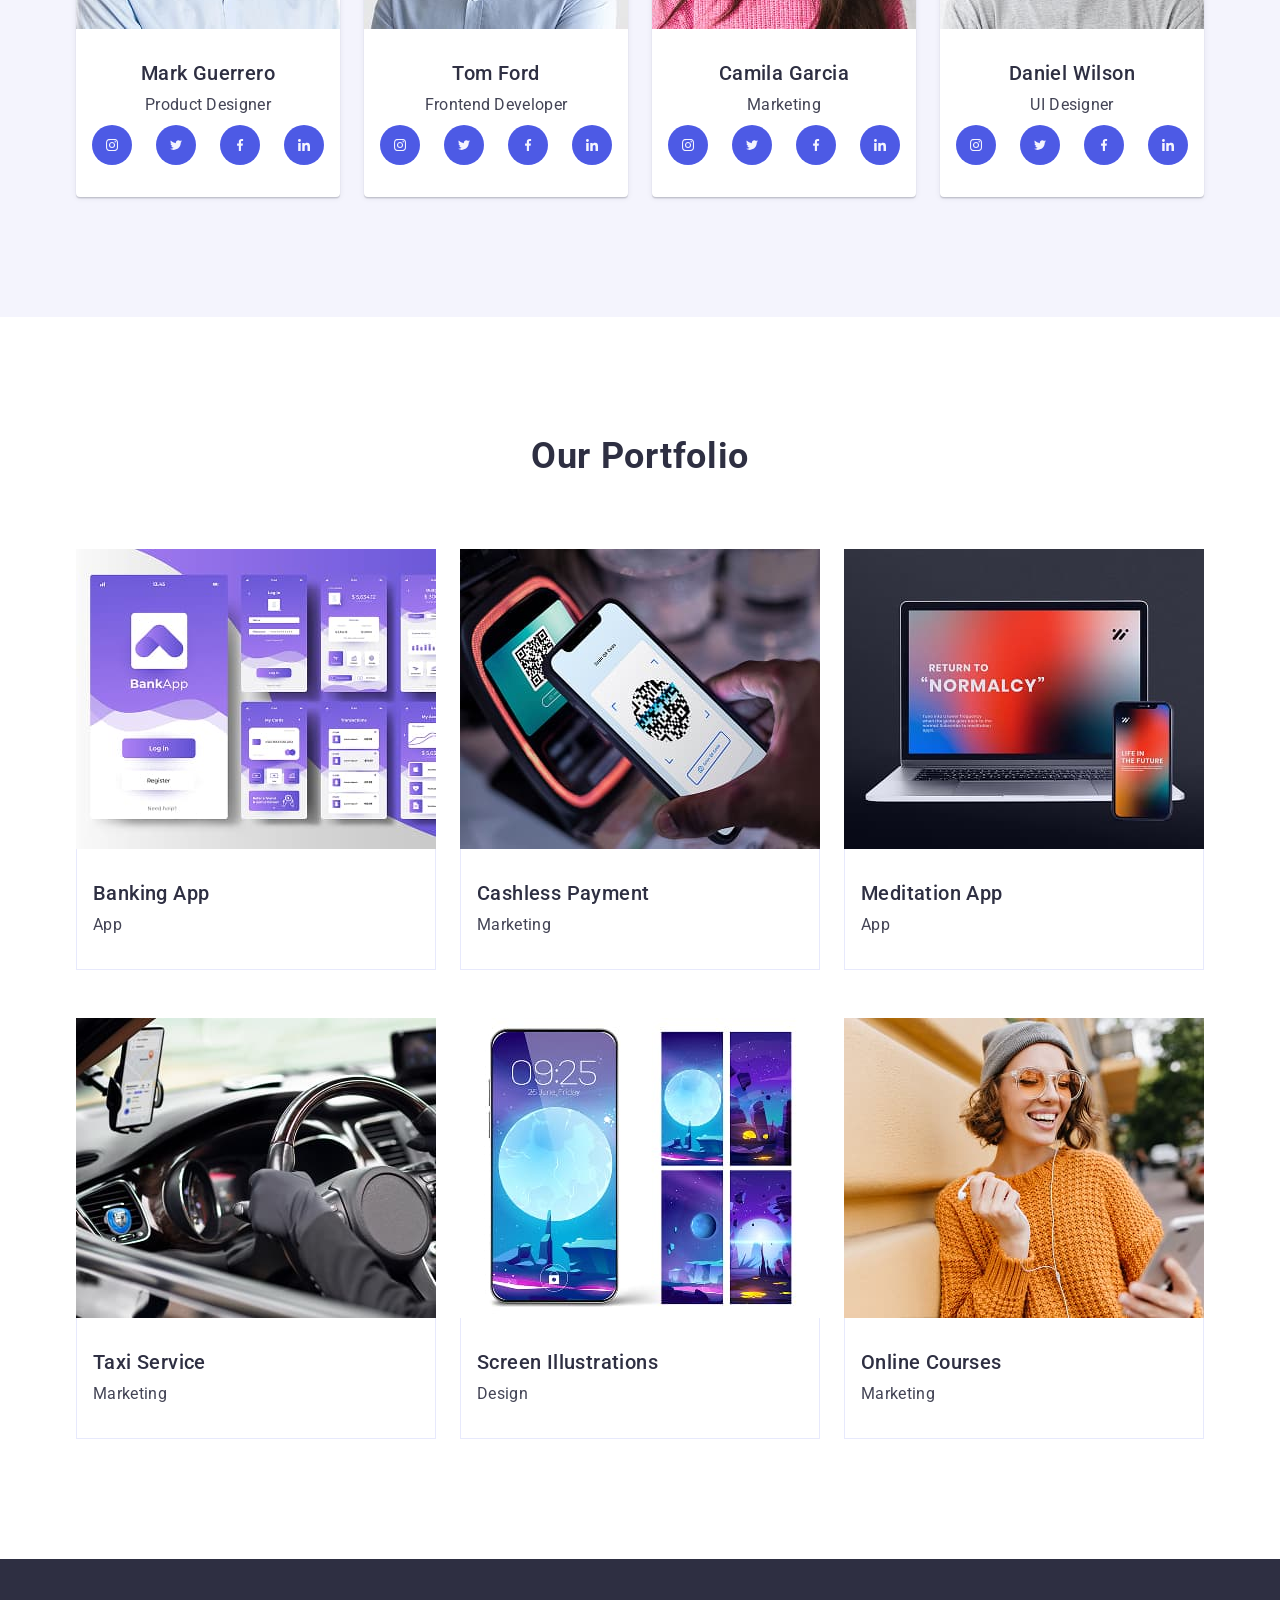
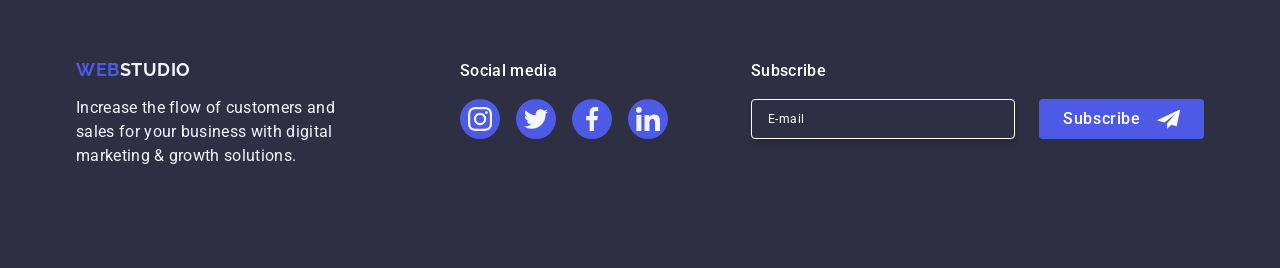
==== commit fa9eefdc: "Connect js scripts for implementation of opening, closing modal and mob-menu" ====
--- a/index.html
+++ b/index.html
@@ -54,7 +54,7 @@
           </svg>
         </button>
       </div>
-      <div class="mob-menu is-open">
+      <div class="mob-menu">
         <div class="container mob-menu-container">
           <button class="mob-menu-close-btn" type="button">
             <svg class="mob-menu-close-icon" width="8" height="8">
@@ -129,7 +129,7 @@
       <section class="section hero-section">
         <div class="container hero-container">
           <h1 class="hero-title">Effective Solutions for Your Business</h1>
-          <button class="button hero-button" type="button">
+          <button class="button hero-button" type="button" data-modal-open-btn>
             Order Service
           </button>
         </div>
@@ -653,9 +653,9 @@
         </div>
       </div>
     </footer>
-    <div class="modal-overlay">
+    <div class="modal-overlay" data-modal>
       <div class="modal">
-        <button class="modal-close-button" type="button">
+        <button class="modal-close-button" type="button" data-modal-close-btn>
           <svg class="modal-close-icon" width="8" height="8">
             <use href="./images/icons.svg#icon-close-cross"></use>
           </svg>
@@ -742,5 +742,7 @@
         </form>
       </div>
     </div>
+    <script src="./js/mob-menu.js" defer></script>
+    <script src="./js/data-modal.js" defer></script>
   </body>
 </html>
--- a/css/styles.css
+++ b/css/styles.css
@@ -92,6 +92,16 @@
   text-transform: uppercase;
 }
 
+.button {
+  font-weight: 500;
+  font-size: 16px;
+  line-height: 1.5;
+  letter-spacing: 0.04em;
+  border: none;
+  border-radius: 4px;
+  cursor: pointer;
+}
+
 /* #region HEADER */
 
 .header {
@@ -104,80 +114,158 @@
   display: flex;
   justify-content: space-between;
   align-items: center;
+  padding-top: 16px;
+  padding-bottom: 16px;
 }
 
 .header .logo-accent {
   color: #2e2f42;
 }
 
-.header .logo {
-  margin-right: 76px;
-}
-
-.nav {
-  display: flex;
+.nav-list {
+  display: none;
+}
+
+.address {
+  display: none;
+}
+
+.mob-menu-open-btn {
+  display: flex;
+  justify-content: center;
   align-items: center;
-}
-
-.nav-list {
-  display: flex;
+  padding: 0;
+  margin-left: auto;
+  width: 24px;
+  height: 24px;
+  background-color: transparent;
+}
+
+.mob-menu-open-icon {
+  display: block;
+  fill: #2f2f37;
+}
+
+.mob-menu {
+  position: fixed;
+  top: 0;
+  left: 0;
+  width: 100vw;
+  height: 100vh;
+  background-color: #fff;
+
+  opacity: 0;
+  pointer-events: none;
+  visibility: hidden;
+  transition: opacity 250ms cubic-bezier(0.4, 0, 0.2, 1),
+    visibility 250ms cubic-bezier(0.4, 0, 0.2, 1);
+}
+
+.mob-menu.is-open {
+  opacity: 1;
+  visibility: visible;
+  pointer-events: auto;
+}
+
+.mob-menu-container {
+  position: relative;
+  padding-top: 72px;
+  padding-bottom: 40px;
+  display: flex;
+  flex-direction: column;
+  height: 100%;
+}
+
+.mob-menu-close-btn {
+  position: absolute;
+  top: 24px;
+  right: 24px;
+  display: flex;
+  justify-content: center;
+  align-items: center;
+  margin-left: auto;
+  padding: 0;
+  width: 24px;
+  height: 24px;
+  background-color: #fff;
+  border: 1px solid rgba(0, 0, 0, 0.1);
+  border-radius: 50%;
+  cursor: pointer;
+}
+.mob-menu-close-icon {
+  fill: #2e2f42;
+}
+
+.mob-menu-nav {
+  margin-bottom: auto;
+}
+
+.mob-menu-nav-list {
+  display: flex;
+  flex-direction: column;
   gap: 40px;
 }
 
-.nav-link {
-  display: inline-block;
-  position: relative;
-  font-weight: 500;
-  font-size: 16px;
-  line-height: 1.5;
+.mob-menu-nav-link {
+  font-weight: 700;
+  font-size: 36px;
+  line-height: 1.11;
   letter-spacing: 0.02em;
   color: #2e2f42;
-  padding-top: 24px;
-  padding-bottom: 24px;
   transition: color 250ms cubic-bezier(0.4, 0, 0.2, 1);
 }
 
-.nav-link:hover,
-.nav-link:focus {
+.mob-menu-nav-item:first-child .mob-menu-nav-link {
   color: #404bbf;
 }
 
-.active {
-  color: #404bbf;
-}
-
-.active::after {
-  content: "";
-  display: block;
-  position: absolute;
-  bottom: -1px;
+.mob-menu-social-list {
+  display: flex;
+  gap: 40px;
+}
+
+.mob-menu-social-item {
+  width: 40px;
+  height: 40px;
+}
+
+.mob-menu-social-link {
+  display: flex;
+  justify-content: center;
+  align-items: center;
   width: 100%;
-  height: 4px;
-  border-radius: 2px;
-  background-color: #404bbf;
-}
-
-.address {
+  height: 100%;
+  background-color: #4d5ae5;
+  border-radius: 50%;
+}
+
+.mob-menu-social-icon {
+  fill: #f4f4fd;
+}
+
+.mob-menu-address {
+  margin-bottom: 48px;
+}
+
+.mob-menu-address-list {
+  display: flex;
+  flex-direction: column;
+  gap: 24px;
+}
+
+.mob-menu-address-item:first-child .mob-menu-address-link {
+  color: #4d5ae5;
+}
+
+.mob-menu-address-link {
+  font-weight: 500;
+  font-size: 20px;
+  line-height: 1.2;
+  letter-spacing: 0.02em;
   font-style: normal;
-}
-
-.address-list {
-  display: flex;
-  gap: 40px;
-}
-
-.address-link {
-  font-size: 16px;
-  line-height: 1.5;
-  letter-spacing: 0.02em;
   color: #434455;
-  transition: color 250ms cubic-bezier(0.4, 0, 0.2, 1);
-}
-
-.address-link:hover,
-.address-link:focus {
-  color: #404bbf;
-}
+}
+
 /* #endregion HEADER */
 
 /* #region HERO */
@@ -221,16 +309,6 @@
   text-align: center;
 }
 
-.button {
-  font-weight: 500;
-  font-size: 16px;
-  line-height: 1.5;
-  letter-spacing: 0.04em;
-  border: none;
-  border-radius: 4px;
-  cursor: pointer;
-}
-
 .hero-button {
   display: block;
   min-width: 169px;
@@ -352,8 +430,6 @@
 }
 
 .team-social-icon {
-  width: 12px;
-  height: 12px;
   fill: #f4f4fd;
 }
 /* #endregion TEAM */
@@ -558,210 +634,6 @@
 }
 /* #endregion FOOTER */
 
-@media screen and (min-width: 768px) {
-  .container {
-    max-width: 768px;
-  }
-
-  .hero-section {
-    padding-top: 112px;
-    padding-bottom: 112px;
-    background-image: linear-gradient(
-        to bottom,
-        rgba(46, 47, 66, 0.7),
-        rgba(46, 47, 66, 0.7)
-      ),
-      url("../images/hero-tab-1x.jpg");
-
-    @media screen and (min-resolution: 2x),
-      screen and (-webkit-min-device-pixel-ratio: 2) {
-      background-image: linear-gradient(
-          to bottom,
-          rgba(46, 47, 66, 0.7),
-          rgba(46, 47, 66, 0.7)
-        ),
-        url("../images/hero-tab-2x.jpg");
-    }
-  }
-
-  .hero-title {
-    max-width: 496px;
-    margin-bottom: 36px;
-    font-size: 56px;
-    line-height: 1.07;
-    letter-spacing: 0.02em;
-  }
-
-  .features-list {
-    column-gap: 24px;
-  }
-
-  .features-item {
-    width: calc((100% - 24px) / 2);
-  }
-
-  .team-section > .container {
-    padding-left: 108px;
-    padding-right: 108px;
-  }
-
-  .team-list {
-    flex-direction: row;
-    flex-wrap: wrap;
-    row-gap: 64px;
-  }
-
-  .team-item {
-    width: calc((100% - 24px) / 2);
-  }
-
-  .portfolio-list {
-    row-gap: 72px;
-  }
-
-  .portfolio-item {
-    width: calc((100% - 24px) / 2);
-    transition: box-shadow 250ms cubic-bezier(0.4, 0, 0.2, 1);
-  }
-
-  .portfolio-item:hover {
-    box-shadow: 0px 1px 6px rgba(46, 47, 66, 0.08),
-      0px 1px 1px rgba(46, 47, 66, 0.16), 0px 2px 1px rgba(46, 47, 66, 0.08);
-  }
-
-  .footer > .container {
-    padding-left: 108px;
-    padding-right: 108px;
-    justify-content: flex-start;
-    column-gap: 24px;
-    text-align: left;
-  }
-
-  .footer-social {
-    width: 208px;
-    margin: 0;
-  }
-
-  .footer-form-wrapper {
-    margin: 0;
-  }
-
-  .footer-form {
-    gap: 24px;
-  }
-
-  .footer-form-input {
-    width: 264px;
-  }
-}
-
-@media screen and (min-width: 1158px) {
-  .section {
-    padding-top: 120px;
-    padding-bottom: 120px;
-  }
-
-  .container {
-    max-width: 1158px;
-    padding-left: 15px;
-    padding-right: 15px;
-  }
-
-  .hero-section {
-    padding-top: 188px;
-    padding-bottom: 188px;
-    background-image: linear-gradient(
-        to bottom,
-        rgba(46, 47, 66, 0.7),
-        rgba(46, 47, 66, 0.7)
-      ),
-      url("../images/hero-desk-1x.jpg");
-
-    @media screen and (min-resolution: 2x),
-      screen and (-webkit-min-device-pixel-ratio: 2) {
-      background-image: linear-gradient(
-          to bottom,
-          rgba(46, 47, 66, 0.7),
-          rgba(46, 47, 66, 0.7)
-        ),
-        url("../images/hero-desk-2x.jpg");
-    }
-  }
-
-  .hero-title {
-    margin-bottom: 48px;
-  }
-
-  .features-item {
-    width: calc((100% - 72px) / 4);
-    /* width: calc((100% - 3 * 24px) / 4); */
-  }
-
-  .features-item-title {
-    font-weight: 500;
-    font-size: 20px;
-  }
-
-  .features-item-text {
-    font-weight: 400;
-  }
-
-  .features-item-icon-wrapper {
-    display: flex;
-    justify-content: center;
-    align-items: center;
-    width: 264px;
-    height: 112px;
-    margin-bottom: 8px;
-    background-color: #f4f4fd;
-    border: 1px solid #8e8f99;
-    border-radius: 4px;
-  }
-
-  .team-section .container {
-    padding-left: 15px;
-    padding-right: 15px;
-  }
-
-  .team-item {
-    width: calc((100% - 72px) / 4);
-  }
-
-  .portfolio-list {
-    row-gap: 48px;
-  }
-
-  .portfolio-item {
-    width: calc((100% - 48px) / 3);
-    transition: box-shadow 250ms cubic-bezier(0.4, 0, 0.2, 1);
-  }
-
-  .portfolio-item:hover {
-    box-shadow: 0px 1px 6px rgba(46, 47, 66, 0.08),
-      0px 1px 1px rgba(46, 47, 66, 0.16), 0px 2px 1px rgba(46, 47, 66, 0.08);
-  }
-
-  .footer {
-    padding-top: 100px;
-    padding-bottom: 100px;
-    background-color: #2e2f42;
-  }
-
-  .footer > .container {
-    padding-left: 15px;
-    padding-right: 15px;
-    gap: 0;
-  }
-
-  .footer-info {
-    margin-right: 120px;
-  }
-
-  .footer-form-wrapper {
-    margin-left: auto;
-  }
-}
-
 /* #region MODAL */
 
 .modal-overlay {
@@ -794,9 +666,9 @@
   top: 50%;
   left: 50%;
   transform: translate(-50%, -50%);
-  width: 408px;
-  min-height: 584px;
-  padding: 72px 24px 24px 24px;
+  width: 288px;
+  min-height: 623px;
+  padding: 72px 16px 24px 16px;
   background-color: #fcfcfc;
   border-radius: 4px;
   box-shadow: 0 1px 1px 0 rgba(0, 0, 0, 0.14), 0 1px 3px 0 rgba(0, 0, 0, 0.12),
@@ -955,9 +827,10 @@
 }
 
 .modal-checkbox-link {
+  display: inline-block;
   color: #4d5ae5;
   text-decoration: underline;
-  margin-left: 4px;
+  margin-left: 24px;
 }
 
 .modal-custom-checkbox {
@@ -981,3 +854,317 @@
   fill: #f4f4fd;
 }
 /* #endregion MODAL */
+
+@media screen and (min-width: 768px) {
+  .container {
+    max-width: 768px;
+  }
+
+  .header-container {
+    padding-top: 0px;
+    padding-bottom: 0px;
+  }
+
+  .nav {
+    display: flex;
+    align-items: center;
+  }
+
+  .header .logo {
+    margin-right: 120px;
+  }
+
+  .nav-list {
+    display: flex;
+    gap: 40px;
+  }
+
+  .nav-link {
+    display: inline-block;
+    position: relative;
+    font-weight: 500;
+    font-size: 16px;
+    line-height: 1.5;
+    letter-spacing: 0.02em;
+    color: #2e2f42;
+    padding-top: 24px;
+    padding-bottom: 24px;
+    transition: color 250ms cubic-bezier(0.4, 0, 0.2, 1);
+  }
+
+  .nav-link:hover,
+  .nav-link:focus {
+    color: #404bbf;
+  }
+
+  .active {
+    color: #404bbf;
+  }
+
+  .active::after {
+    content: "";
+    display: block;
+    position: absolute;
+    bottom: -1px;
+    width: 100%;
+    height: 4px;
+    border-radius: 2px;
+    background-color: #404bbf;
+  }
+
+  .address {
+    display: block;
+    font-style: normal;
+  }
+
+  .address-list {
+    display: flex;
+    flex-direction: column;
+    gap: 12px;
+  }
+
+  .address-link {
+    font-size: 12px;
+    line-height: 1.17;
+    letter-spacing: 0.04em;
+    color: #434455;
+    transition: color 250ms cubic-bezier(0.4, 0, 0.2, 1);
+  }
+
+  .address-link:hover,
+  .address-link:focus {
+    color: #404bbf;
+  }
+
+  .mob-menu-open-btn {
+    display: none;
+  }
+
+  .mob-menu {
+    display: none;
+  }
+
+  .hero-section {
+    padding-top: 112px;
+    padding-bottom: 112px;
+    background-image: linear-gradient(
+        to bottom,
+        rgba(46, 47, 66, 0.7),
+        rgba(46, 47, 66, 0.7)
+      ),
+      url("../images/hero-tab-1x.jpg");
+
+    @media screen and (min-resolution: 2x),
+      screen and (-webkit-min-device-pixel-ratio: 2) {
+      background-image: linear-gradient(
+          to bottom,
+          rgba(46, 47, 66, 0.7),
+          rgba(46, 47, 66, 0.7)
+        ),
+        url("../images/hero-tab-2x.jpg");
+    }
+  }
+
+  .hero-title {
+    max-width: 496px;
+    margin-bottom: 36px;
+    font-size: 56px;
+    line-height: 1.07;
+    letter-spacing: 0.02em;
+  }
+
+  .features-list {
+    column-gap: 24px;
+  }
+
+  .features-item {
+    width: calc((100% - 24px) / 2);
+  }
+
+  .team-section > .container {
+    padding-left: 108px;
+    padding-right: 108px;
+  }
+
+  .team-list {
+    flex-direction: row;
+    flex-wrap: wrap;
+    row-gap: 64px;
+  }
+
+  .team-item {
+    width: calc((100% - 24px) / 2);
+  }
+
+  .portfolio-list {
+    row-gap: 72px;
+  }
+
+  .portfolio-item {
+    width: calc((100% - 24px) / 2);
+    transition: box-shadow 250ms cubic-bezier(0.4, 0, 0.2, 1);
+  }
+
+  .portfolio-item:hover {
+    box-shadow: 0px 1px 6px rgba(46, 47, 66, 0.08),
+      0px 1px 1px rgba(46, 47, 66, 0.16), 0px 2px 1px rgba(46, 47, 66, 0.08);
+  }
+
+  .footer > .container {
+    padding-left: 108px;
+    padding-right: 108px;
+    justify-content: flex-start;
+    column-gap: 24px;
+    text-align: left;
+  }
+
+  .footer-social {
+    width: 208px;
+    margin: 0;
+  }
+
+  .footer-form-wrapper {
+    margin: 0;
+  }
+
+  .footer-form {
+    gap: 24px;
+  }
+
+  .footer-form-input {
+    width: 264px;
+  }
+
+  .modal {
+    width: 408px;
+    min-height: 584px;
+    padding-right: 24px;
+    padding-left: 24px;
+  }
+
+  .modal-checkbox-link {
+    margin-left: 4px;
+  }
+}
+
+@media screen and (min-width: 1158px) {
+  .section {
+    padding-top: 120px;
+    padding-bottom: 120px;
+  }
+
+  .container {
+    max-width: 1158px;
+    padding-left: 15px;
+    padding-right: 15px;
+  }
+
+  .header .logo {
+    margin-right: 76px;
+  }
+
+  .address-list {
+    flex-direction: row;
+    gap: 40px;
+  }
+
+  .address-link {
+    font-size: 16px;
+    line-height: 1.5;
+    letter-spacing: 0.02em;
+  }
+
+  .hero-section {
+    padding-top: 188px;
+    padding-bottom: 188px;
+    background-image: linear-gradient(
+        to bottom,
+        rgba(46, 47, 66, 0.7),
+        rgba(46, 47, 66, 0.7)
+      ),
+      url("../images/hero-desk-1x.jpg");
+
+    @media screen and (min-resolution: 2x),
+      screen and (-webkit-min-device-pixel-ratio: 2) {
+      background-image: linear-gradient(
+          to bottom,
+          rgba(46, 47, 66, 0.7),
+          rgba(46, 47, 66, 0.7)
+        ),
+        url("../images/hero-desk-2x.jpg");
+    }
+  }
+
+  .hero-title {
+    margin-bottom: 48px;
+  }
+
+  .features-item {
+    width: calc((100% - 72px) / 4);
+    /* width: calc((100% - 3 * 24px) / 4); */
+  }
+
+  .features-item-title {
+    font-weight: 500;
+    font-size: 20px;
+  }
+
+  .features-item-text {
+    font-weight: 400;
+  }
+
+  .features-item-icon-wrapper {
+    display: flex;
+    justify-content: center;
+    align-items: center;
+    width: 264px;
+    height: 112px;
+    margin-bottom: 8px;
+    background-color: #f4f4fd;
+    border: 1px solid #8e8f99;
+    border-radius: 4px;
+  }
+
+  .team-section .container {
+    padding-left: 15px;
+    padding-right: 15px;
+  }
+
+  .team-item {
+    width: calc((100% - 72px) / 4);
+  }
+
+  .portfolio-list {
+    row-gap: 48px;
+  }
+
+  .portfolio-item {
+    width: calc((100% - 48px) / 3);
+    transition: box-shadow 250ms cubic-bezier(0.4, 0, 0.2, 1);
+  }
+
+  .portfolio-item:hover {
+    box-shadow: 0px 1px 6px rgba(46, 47, 66, 0.08),
+      0px 1px 1px rgba(46, 47, 66, 0.16), 0px 2px 1px rgba(46, 47, 66, 0.08);
+  }
+
+  .footer {
+    padding-top: 100px;
+    padding-bottom: 100px;
+    background-color: #2e2f42;
+  }
+
+  .footer > .container {
+    padding-left: 15px;
+    padding-right: 15px;
+    gap: 0;
+  }
+
+  .footer-info {
+    margin-right: 120px;
+  }
+
+  .footer-form-wrapper {
+    margin-left: auto;
+  }
+}
